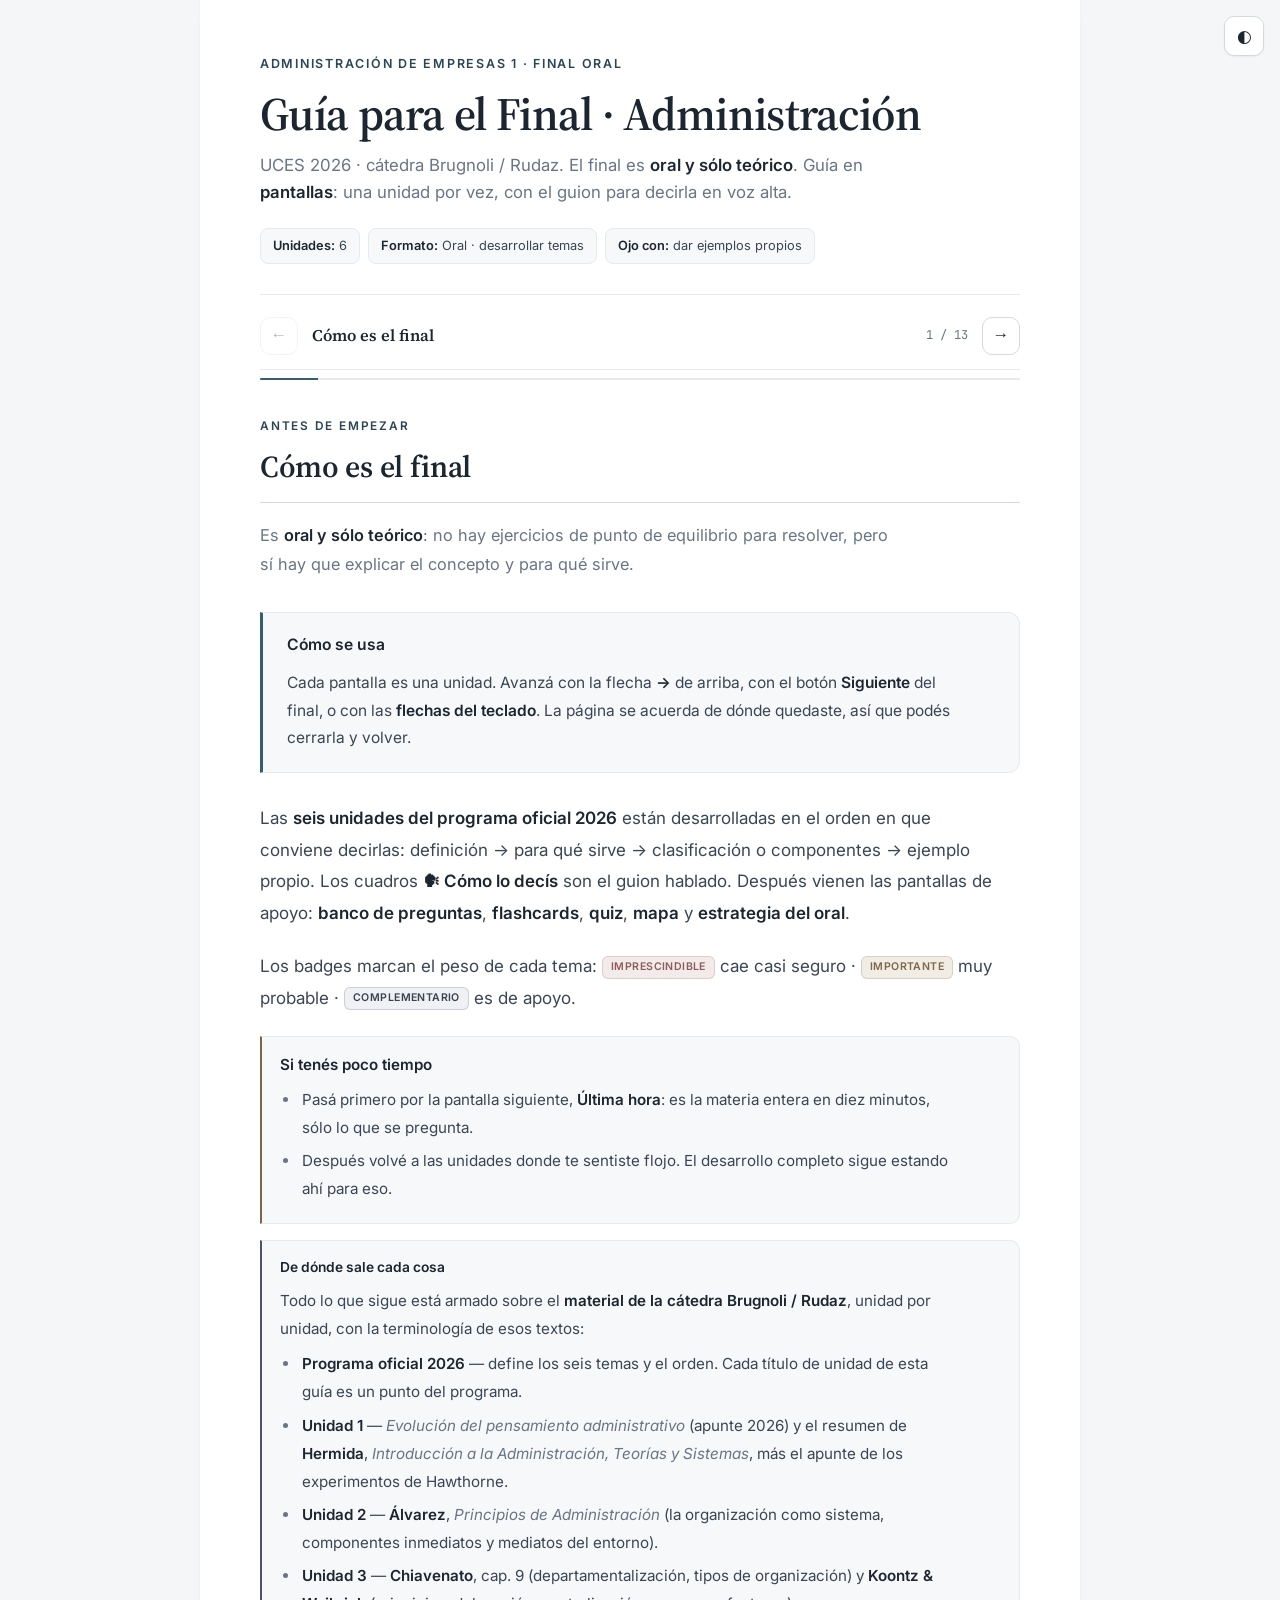
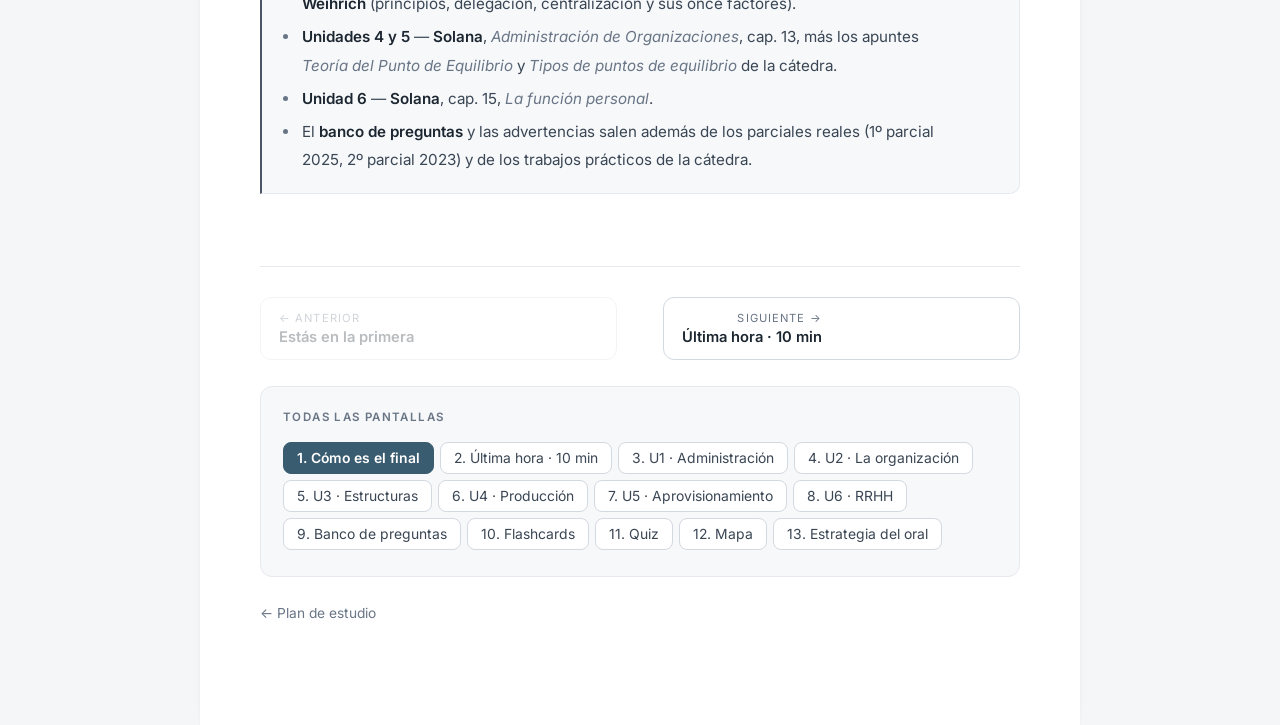
==== administracion-final.html @ b779e6ad "Administracion final: agrega lo que se dio en clase y faltaba A partir de los audios y de la clase 1" ====
<!DOCTYPE html>
<html lang="es">
<head>
<meta charset="UTF-8">
<meta name="viewport" content="width=device-width, initial-scale=1.0">
<title>Administración · Guía para el Final (oral) · UCES 2026</title>
<meta name="description" content="Guía para el examen final oral de Administración de Empresas 1 (UCES 2026, cátedra Brugnoli / Rudaz): las 6 unidades del programa desarrolladas como respuestas habladas, banco de preguntas, repaso relámpago, flashcards, quiz y estrategia del oral.">
<link rel="stylesheet" href="estudio.css">
<style>
/* ---- bloques de apoyo: un solo tratamiento, sólo cambia la etiqueta ---- */
.oral,.repre,.err{background:var(--surface-2);border:1px solid var(--line);
  border-left:2px solid var(--line-strong);border-radius:0 10px 10px 0;
  padding:14px 18px;margin:16px 0;font-size:.95rem}
.oral{border-left-color:var(--brand)}
.repre{border-left-color:var(--indigo)}
.err{border-left-color:var(--gold)}
.oral .ot,.repre > b:first-child{display:block;font-size:.86rem;font-weight:600;
  color:var(--ink);margin-bottom:7px}
.oral p{margin:0}
.oral p + p{margin-top:9px}
.repre ul,.err ul{margin:7px 0 0;padding-left:20px}
.repre li,.err li{margin:5px 0}
.tabla{width:100%;border-collapse:collapse;font-size:.92rem;margin:14px 0}
.tabla th,.tabla td{border:1px solid var(--line);padding:9px 12px;text-align:left;vertical-align:top}
.tabla th{background:var(--surface-2);color:var(--ink);font-weight:600}
.paso{margin:10px 0 0;padding-left:20px}
.paso li{margin:6px 0}
.mnemo{display:block;margin-top:9px;padding-top:8px;border-top:1px dashed var(--line-strong);
  font-size:.82rem;color:var(--muted);font-style:italic}
@media (max-width:560px){
  p,li{overflow-wrap:break-word;word-break:break-word}
  .callout,.oral,.repre,.err,.ejer{padding:13px 15px}
  .tabla{font-size:.86rem}
  .tabla th,.tabla td{padding:7px 8px}
  .toc a{font-size:.83rem;padding:5px 10px}
  .map{overflow-x:auto;-webkit-overflow-scrolling:touch}
  .branch{margin-left:9px;padding-left:12px}
  .branch .branch{margin-left:6px;padding-left:10px}
}
</style>
</head>
<body>

<button class="theme-btn" id="themeBtn" aria-label="Cambiar tema">◐</button>

<div class="wrap">

<header class="site-head">
  <div class="kicker">Administración de Empresas 1 · FINAL ORAL</div>
  <h1>Guía para el Final · Administración</h1>
  <p class="sub">UCES 2026 · cátedra Brugnoli / Rudaz. El final es <strong>oral y sólo teórico</strong>. Guía en <strong>pantallas</strong>: una unidad por vez, con el guion para decirla en voz alta.</p>
  <div class="meta-row">
    <span><b>Unidades:</b> 6</span>
    <span><b>Formato:</b> Oral · desarrollar temas</span>
    <span><b>Ojo con:</b> dar ejemplos propios</span>
  </div>
</header>
<div class="deck-bar">
  <button class="deck-arrow" id="prevTop" aria-label="Pantalla anterior">&#8592;</button>
  <span class="dtitle" id="dTitle"></span>
  <span class="dcount" id="dCount"></span>
  <button class="deck-arrow" id="nextTop" aria-label="Pantalla siguiente">&#8594;</button>
</div>
<div class="deck-progress"><i id="dBar"></i></div>

<div class="deck" id="deck">

<section class="slide on" data-nm="Cómo es el final">
  <div class="slide-head">
    <div class="eyebrow">Antes de empezar</div>
    <h2>Cómo es el final</h2>
    <p class="lede">Es <strong>oral y sólo teórico</strong>: no hay ejercicios de punto de equilibrio para resolver, pero sí hay que explicar el concepto y para qué sirve.</p>
  </div>

<div class="callout">
  <div class="ct">Cómo se usa</div>
  <p style="margin:12px 0 0">Cada pantalla es una unidad. Avanzá con la flecha <strong>→</strong> de arriba, con el botón <strong>Siguiente</strong> del final, o con las <strong>flechas del teclado</strong>. La página se acuerda de dónde quedaste, así que podés cerrarla y volver.</p>
</div>

<p>Las <strong>seis unidades del programa oficial 2026</strong> están desarrolladas en el orden en que conviene decirlas: definición → para qué sirve → clasificación o componentes → ejemplo propio. Los cuadros <strong>🗣 Cómo lo decís</strong> son el guion hablado. Después vienen las pantallas de apoyo: <strong>banco de preguntas</strong>, <strong>flashcards</strong>, <strong>quiz</strong>, <strong>mapa</strong> y <strong>estrategia del oral</strong>.</p>

<p>Los badges marcan el peso de cada tema: <span class="badge p1">Imprescindible</span> cae casi seguro · <span class="badge p2">Importante</span> muy probable · <span class="badge p3">Complementario</span> es de apoyo.</p>

<div class="err">
<b>Si tenés poco tiempo</b>
<ul>
<li>Pasá primero por la pantalla siguiente, <strong>Última hora</strong>: es la materia entera en diez minutos, sólo lo que se pregunta.</li>
<li>Después volvé a las unidades donde te sentiste flojo. El desarrollo completo sigue estando ahí para eso.</li>
</ul>
</div>

<div class="repre">
<b>De dónde sale cada cosa</b>
<p style="margin:7px 0 0">Todo lo que sigue está armado sobre el <strong>material de la cátedra Brugnoli / Rudaz</strong>, unidad por unidad, con la terminología de esos textos:</p>
<ul>
<li><strong>Programa oficial 2026</strong> — define los seis temas y el orden. Cada título de unidad de esta guía es un punto del programa.</li>
<li><strong>Unidad 1</strong> — <em>Evolución del pensamiento administrativo</em> (apunte 2026) y el resumen de <strong>Hermida</strong>, <em>Introducción a la Administración, Teorías y Sistemas</em>, más el apunte de los experimentos de Hawthorne.</li>
<li><strong>Unidad 2</strong> — <strong>Álvarez</strong>, <em>Principios de Administración</em> (la organización como sistema, componentes inmediatos y mediatos del entorno).</li>
<li><strong>Unidad 3</strong> — <strong>Chiavenato</strong>, cap. 9 (departamentalización, tipos de organización) y <strong>Koontz &amp; Weihrich</strong> (principios, delegación, centralización y sus once factores).</li>
<li><strong>Unidades 4 y 5</strong> — <strong>Solana</strong>, <em>Administración de Organizaciones</em>, cap. 13, más los apuntes <em>Teoría del Punto de Equilibrio</em> y <em>Tipos de puntos de equilibrio</em> de la cátedra.</li>
<li><strong>Unidad 6</strong> — <strong>Solana</strong>, cap. 15, <em>La función personal</em>.</li>
<li>El <strong>banco de preguntas</strong> y las advertencias salen además de los parciales reales (1º parcial 2025, 2º parcial 2023) y de los trabajos prácticos de la cátedra.</li>
</ul>
</div>
</section>

<section class="slide" data-nm="Última hora · 10 min">
  <div class="slide-head">
    <div class="eyebrow">Repaso express</div>
    <h2>Última hora · la materia en 10 minutos</h2>
    <p class="lede">Una pantalla, seis unidades: la definición que abre cada respuesta y las distinciones que el tribunal repregunta. Si algo de acá no te suena, andá a esa unidad; el resto ya lo tenés.</p>
  </div>

<div class="tema">
<p><strong>Unidad 1 · Fundamentos</strong> <span class="badge p1">Imprescindible</span></p>
<ul>
<li><strong>Administrar</strong> = interpretar los objetivos de la organización y transformarlos en acción mediante <strong>planear, organizar, dirigir y controlar</strong>. Es un <mark>ciclo</mark>: el control retroalimenta la planeación.</li>
<li><strong>Eficacia</strong> = lograr el objetivo · <strong>eficiencia</strong> = lograrlo con el mínimo de recursos.</li>
<li>Es <strong>ciencia fáctica y técnica</strong>, no un arte: lo que parece arte es el estilo personal del administrador.</li>
<li><strong>El alcance de cada función</strong>, que se dio como cuadro: planificación <strong>estratégica</strong> (contenido genérico y sintético, largo plazo, toda la empresa) → <strong>táctica</strong> (más detallada, mediano plazo, cada unidad) → <strong>operacional</strong> (detallada y analítica, corto plazo, cada tarea). La organización se despliega igual: diseño <strong>organizacional</strong> → <strong>departamental</strong> → de <strong>cargos y tareas</strong>. Y la dirección: <strong>dirección</strong> → <strong>gerencia</strong> → <strong>supervisión</strong>.</li>
<li><strong>Componentes de la organización</strong> (los cuatro): <strong>tareas, personas, órganos y relaciones</strong>.</li>
<li><strong>Autoridad ≠ poder.</strong> La autoridad es el derecho formal del cargo y se delega; el poder es la capacidad real de influir. Los <strong>cinco tipos</strong>: <strong>de recompensa · coercitivo · legítimo · de referencia · del experto</strong>.</li>
<li><strong>Taylor mira desde abajo</strong> (taller, operario, tiempos y movimientos); <strong>Fayol desde arriba</strong> (dirección, áreas, 14 principios). <strong>Mayo/Hawthorne</strong>: pesa más lo social que lo físico. <strong>Weber</strong>: burocracia, autoridad legal, rigidez. <strong>Bertalanffy</strong>: sistemas.</li>
</ul>
</div>

<div class="tema">
<p><strong>Unidad 2 · La organización</strong> <span class="badge p1">Imprescindible</span></p>
<ul>
<li><strong>Organización</strong> = unidad social <strong>deliberadamente construida</strong> para alcanzar fines específicos. Tres rasgos: división del trabajo y del poder · centros de poder que controlan y remodelan · sustitución de personal (la organización trasciende a sus miembros).</li>
<li><strong>Tipos de organización</strong> (punto 2 del programa, y no son lineal/funcional/staff): según el <strong>origen del capital</strong> (nacional, extranjera, mixta) · la <strong>composición del capital</strong> (pública, privada, mixta) · los <strong>objetivos</strong> (con o sin fines de lucro) · el <strong>sistema de autoridad</strong> (autoritarias, participativas).</li>
<li><strong>Sistema abierto:</strong> entrada → proceso de conversión → salida, con retroalimentación. Y <strong>sociotécnico</strong>: subsistema técnico + administrativo + social.</li>
<li><strong>Microentorno</strong> = con quien podés negociar (clientes, proveedores, competidores, bancos, sindicatos) · <strong>macroentorno</strong> = lo que no controlás, sólo anticipás (económico, político-legal, social, cultural, tecnológico).</li>
</ul>
</div>

<div class="tema">
<p><strong>Unidad 3 · Estructuras</strong> <span class="badge p1">Imprescindible · la unidad más pesada</span></p>
<ul>
<li><strong>Formal</strong> (organigrama y manuales) vs. <strong>informal</strong> (relaciones espontáneas, Barnard).</li>
<li><strong>Los cuatro principios</strong> que se dieron en clase, y sólo esos cuatro: <strong>unidad de mando</strong> (un solo jefe) · <strong>delegación</strong> · <strong>amplitud de control</strong> (cuánta gente puede supervisar bien un jefe: depende de la complejidad de la tarea, el expertise y la dispersión geográfica) · <strong>coordinación o relaciones funcionales</strong>.</li>
<li><strong>Delegación</strong> en cuatro pasos (resultados → tareas → autoridad → responsabilidad) y la frase que hay que decir: <mark>la autoridad se delega, la responsabilidad no</mark>.</li>
<li><strong>Lineal</strong> (autoridad única, rígida) · <strong>funcional</strong> (autoridad dividida por especialidad, pierde unidad de mando) · <strong>línea-staff</strong> (la más usada; el staff <strong>sugiere pero no decide</strong>, y de ahí el conflicto línea-staff).</li>
<li><strong>Departamentalización:</strong> funciones · productos · geográfica · clientela · proceso · <strong>tiempo</strong> (turnos) · proyectos · <strong>matricial</strong>, que es flexible pero <strong>rompe la unidad de mando</strong>.</li>
<li><strong>Centralizar vs. descentralizar:</strong> ninguna es mejor en abstracto. Tres factores listos: <strong>costo de la decisión</strong> · <strong>tamaño</strong> · <strong>gerentes capacitados</strong>.</li>
</ul>
</div>

<div class="tema">
<p><strong>Unidad 4 · Producción</strong> <span class="badge p1">Imprescindible</span></p>
<ul>
<li><strong>Producción</strong> = conversión de insumos en productos. Se mide con cuatro objetivos: <strong>costo, calidad, flexibilidad y entrega</strong>.</li>
<li>Decisiones <strong>estratégicas</strong> (diseñan el sistema) · <strong>tácticas</strong> (lo hacen funcionar) · <strong>logísticas</strong> (lo sostienen).</li>
<li><strong>Tipos:</strong> continua (estandarizada) · intermitente (a pedido, por lotes) · por montaje · por proyectos (PERT y Gantt).</li>
<li><strong>Layout</strong> atado al tipo: por producto → continua y montaje · por proceso → intermitente · posición fija → proyectos. <strong>Localización</strong>: decisión estratégica y cara de revertir (materia prima, energía, RRHH, mercado, promoción industrial).</li>
<li><strong>Punto de equilibrio:</strong> nivel de actividad donde ingresos = costos totales. Qe = CF ÷ (Pv − CVu). Tres tipos y su orden: <mark>Financiero &lt; Contable &lt; Económico</mark>. Acá <strong>se explica, no se calcula</strong>.</li>
</ul>
</div>

<div class="tema">
<p><strong>Unidad 5 · Aprovisionamiento</strong> <span class="badge p1">Imprescindible</span></p>
<ul>
<li><strong>Abastecer</strong> = proveer los materiales en la <strong>cantidad, calidad, momento y costo</strong> adecuados. Ciclo: almacenes → compras → recepción.</li>
<li><strong>Punto de pedido = CUÁNDO</strong> pido (el nivel que dispara la orden) · <strong>lote óptimo = CUÁNTO</strong> pido (minimiza costo de ordenar + costo de mantener). Es la confusión que más se cobra.</li>
<li><strong>Stock mínimo</strong> (el piso, para que no se pare la producción: se usa cuando almacenar es caro, la demanda es estable, el proveedor es confiable y se esperan bajas de precio) · <strong>stock máximo</strong> (el techo que los costos permiten sostener: almacenar es barato, hay descuentos por volumen, se espera más demanda o subas de precio) · <strong>stock de seguridad</strong> (el colchón contra imprevistos).</li>
<li><strong>Mantenimiento:</strong> preventivo · predictivo · correctivo programable · correctivo de emergencia.</li>
</ul>
</div>

<div class="tema">
<p><strong>Unidad 6 · Recursos Humanos</strong> <span class="badge p1">Imprescindible</span></p>
<ul>
<li><strong>Descripción del puesto = el QUÉ</strong> (funciones y responsabilidades) · <strong>especificación = el QUIÉN</strong> (aptitudes que debe reunir la persona).</li>
<li><strong>Reclutar</strong> es atraer candidatos (amplía el embudo) · <strong>seleccionar</strong> es elegir entre ellos (lo angosta) · la <strong>inducción</strong> viene después de contratar.</li>
<li><strong>Capacitación</strong> = puesto <strong>actual</strong> · <strong>desarrollo</strong> = carrera <strong>futura</strong>.</li>
<li><strong>Evaluación de desempeño:</strong> objetivos + factores objetivos + factores subjetivos; la formal tiene cuatro etapas y <strong>no debe haber sorpresas al final</strong>.</li>
<li><strong>Motivación:</strong> Maslow (una necesidad satisfecha deja de motivar) y McGregor (X controla, Y delega).</li>
<li><strong>Acto inseguro</strong> (conducta) vs. <strong>condición insegura</strong> (ambiente).</li>
</ul>
</div>

<div class="oral">
  <div class="ot">🗣 El molde que sirve para cualquier pregunta</div>
  <p>Definición con las palabras de la cátedra → para qué sirve → la clasificación o los pasos → un ejemplo propio. Si podés cerrar enganchando con otra unidad, mejor.</p>
</div>
</section>

<section class="slide" data-nm="U1 · Administración">
  <div class="slide-head">
    <div class="eyebrow">Unidad 1 de 6</div>
    <h2>Unidad 1 · Administración: evolución y fundamentos</h2>
    <p class="lede">Qué es administrar, si es ciencia o técnica, el ciclo administrativo y la evolución de las escuelas. Es la unidad que más se pregunta.</p>
  </div>

<div class="tema">
<p><strong>Concepto y propósito</strong> <span class="badge p1">Imprescindible</span>: administrar es <mark>interpretar los objetivos de la organización y transformarlos en acción</mark> a través de cuatro funciones — <strong>planear, organizar, dirigir y controlar</strong> — para alcanzarlos de la mejor manera con los recursos disponibles.</p>
<p><strong>Eficacia vs. eficiencia:</strong> la <strong>eficacia</strong> (o efectividad) es <strong>lograr los objetivos</strong>; la <strong>eficiencia</strong> es lograrlos con el <strong>mínimo de recursos</strong>. Se puede ser eficaz sin ser eficiente (llegás al objetivo pero gastando de más). <strong>Productividad</strong> = salidas / insumos en un período, considerando la calidad.</p>
</div>

<div class="tema">
<p><strong>¿Ciencia, técnica o arte?</strong> <span class="badge p1">Imprescindible · pregunta textual del programa</span></p>
<ul>
<li>Es <strong>ciencia fáctica</strong>: estudia hechos reales — las organizaciones —, los explica y predice su comportamiento.</li>
<li>Es <strong>técnica</strong>: opera sobre esa realidad con herramientas, normas y procedimientos. Ciencia y técnica se complementan: la ciencia explica, la técnica transforma.</li>
<li><mark>No es un arte</mark>, porque el arte es subjetivo y vivencial. Lo que a veces parece "arte" es el <strong>estilo personal</strong> del administrador.</li>
</ul>
</div>

<div class="tema">
<p><strong>El proceso o ciclo administrativo</strong> <span class="badge p1">Imprescindible</span>: es un <strong>ciclo</strong>, no una lista — el control retroalimenta la planeación y todo vuelve a empezar.</p>
<table class="tabla">
<thead><tr><th>Función</th><th>Qué es</th><th>Contenido clave</th></tr></thead>
<tbody>
<tr><td><strong>Planeación</strong></td><td>Decidir hoy qué hacer en el futuro: definir objetivos y los planes para alcanzarlos</td><td><strong>3 niveles:</strong> estratégica (largo plazo, toda la empresa, nivel institucional) · táctica (mediano plazo, por departamento, nivel intermedio) · operacional (corto plazo, cada tarea).<br><strong>4 clases de planes:</strong> procedimientos (métodos) · presupuestos (dinero) · programas (tiempo) · normas o reglamentos (comportamientos).</td></tr>
<tr><td><strong>Organización</strong></td><td>Dividir el trabajo, agrupar actividades, designar personas y asignar recursos</td><td>Puede ser <strong>formal</strong> (la del organigrama, planeada) o <strong>informal</strong> (la que surge espontáneamente).</td></tr>
<tr><td><strong>Dirección</strong></td><td>Poner en marcha la empresa a través de las personas</td><td>Comunicar, liderar y motivar. Autoridad y poder: de recompensa, coercitivo, legitimado, de referencia y del experto.</td></tr>
<tr><td><strong>Control</strong></td><td>Verificar que lo hecho coincida con lo planeado</td><td><strong>4 fases:</strong> establecer estándares → observar el desempeño → comparar contra el estándar → aplicar acción correctiva.</td></tr>
</tbody>
</table>
<figure class="fig">
<svg viewBox="0 0 660 290" role="img" aria-label="El ciclo administrativo: planear, organizar, dirigir y controlar, con retroalimentación">
  <defs><marker id="ar" viewBox="0 0 10 10" refX="9" refY="5" markerWidth="7" markerHeight="7" orient="auto-start-reverse"><path d="M0 0 L10 5 L0 10 z" fill="currentColor" opacity=".55"/></marker></defs>
  <rect x="20" y="60" width="140" height="86" rx="12" class="box-a"/>
  <text class="svg-k" x="90" y="96" text-anchor="middle">1 · PLANEAR</text>
  <text class="svg-s" x="90" y="118" text-anchor="middle">definir objetivos</text>
  <text class="svg-s" x="90" y="134" text-anchor="middle">y cómo alcanzarlos</text>

  <rect x="188" y="60" width="140" height="86" rx="12" class="box-a"/>
  <text class="svg-k" x="258" y="96" text-anchor="middle">2 · ORGANIZAR</text>
  <text class="svg-s" x="258" y="118" text-anchor="middle">dividir el trabajo</text>
  <text class="svg-s" x="258" y="134" text-anchor="middle">y asignar recursos</text>

  <rect x="356" y="60" width="140" height="86" rx="12" class="box-a"/>
  <text class="svg-k" x="426" y="96" text-anchor="middle">3 · DIRIGIR</text>
  <text class="svg-s" x="426" y="118" text-anchor="middle">comunicar, liderar</text>
  <text class="svg-s" x="426" y="134" text-anchor="middle">y motivar</text>

  <rect x="524" y="60" width="120" height="86" rx="12" class="box-a"/>
  <text class="svg-k" x="584" y="96" text-anchor="middle">4 · CONTROLAR</text>
  <text class="svg-s" x="584" y="118" text-anchor="middle">comparar contra</text>
  <text class="svg-s" x="584" y="134" text-anchor="middle">el estándar</text>

  <line class="ax" x1="164" y1="103" x2="182" y2="103" marker-end="url(#ar)"/>
  <line class="ax" x1="332" y1="103" x2="350" y2="103" marker-end="url(#ar)"/>
  <line class="ax" x1="500" y1="103" x2="518" y2="103" marker-end="url(#ar)"/>

  <path class="ax" d="M 584 152 L 584 196 L 90 196 L 90 154" fill="none" marker-end="url(#ar)" stroke-dasharray="6 5"/>
  <text class="svg-k" x="330" y="188" text-anchor="middle">RETROALIMENTACIÓN</text>
  <text class="svg-s" x="330" y="228" text-anchor="middle">si hay desvíos se corrige, y el ciclo vuelve a empezar</text>
  <text class="svg-s" x="330" y="264" text-anchor="middle">Control: 1) fijar estándares → 2) observar → 3) comparar → 4) corregir</text>
</svg>
<figcaption>Es un <b>ciclo, no una lista</b>: el control detecta los desvíos y esa información vuelve a la planeación. Es el punto que más se valora al explicarlo — si lo contás como cuatro pasos sueltos, se nota.</figcaption>
</figure>

<div class="oral">
  <div class="ot">🗣 Cómo lo decís</div>
  <p>"Administrar es interpretar los objetivos de la organización y transformarlos en acción mediante cuatro funciones: planear, organizar, dirigir y controlar. Es un <strong>ciclo</strong>: el control detecta los desvíos y esa información vuelve a la planeación. Por ejemplo, en una pizzería: planeo abrir una sucursal y armo el presupuesto; organizo quién cocina y quién reparte; dirijo motivando al equipo; y controlo si vendimos lo previsto y si la pizza sale en veinte minutos. Si hay desvíos, corrijo y el ciclo arranca de nuevo."</p>
</div>
</div>

<div class="tema">
<p><strong>El alcance de cada función</strong> <span class="badge p1">Imprescindible · se dio en clase como cuadro</span>. Cada una de las cuatro funciones se despliega en <strong>tres niveles</strong> — institucional, intermedio y operacional — y la cátedra lo presenta siempre en forma de cuadro. Es el punto que separa “nombrar las funciones” de <strong>explicarlas</strong>: si te piden detalle, la respuesta sale de acá.</p>

<p><strong>1 · Alcance de la planificación.</strong> Empieza por establecer los objetivos y después define los planes para alcanzarlos; minimiza la incertidumbre y da consistencia al desempeño.</p>
<table class="tabla">
<thead><tr><th>Planificación</th><th>Contenido</th><th>Extensión en el tiempo</th><th>Amplitud</th></tr></thead>
<tbody>
<tr><td><strong>Estratégica</strong></td><td><strong>Genérico, sintético y amplio</strong></td><td>Largo plazo</td><td><strong>Macroorientada</strong>: enfoca la empresa como totalidad</td></tr>
<tr><td><strong>Táctica</strong></td><td>Menos genérico y más detallado</td><td>Mediano plazo</td><td>Enfoca cada unidad de la empresa por separado</td></tr>
<tr><td><strong>Operacional</strong></td><td>Detallado, específico y analítico</td><td>Corto plazo</td><td><strong>Microorientada</strong>: enfoca sólo cada tarea u operación</td></tr>
</tbody>
</table>
<div class="err"><strong>El error que se nota:</strong> decir que la planificación estratégica es “la más detallada porque es la más importante”. Es al revés — es <mark>genérica, sintética y amplia</mark> justamente porque mira toda la empresa a largo plazo. El detalle aparece recién en la operacional.</div>

<p><strong>Las cuatro clases de planes</strong> (es el resultado inmediato de la planeación: un curso de acción predeterminado para un período):</p>
<table class="tabla">
<thead><tr><th>Se relacionan con…</th><th>Plan</th><th>Contenido</th></tr></thead>
<tbody>
<tr><td>los <strong>métodos</strong></td><td><strong>Procedimientos</strong></td><td>Métodos de trabajo o de ejecución. Se representan con <strong>flujogramas</strong></td></tr>
<tr><td>el <strong>dinero</strong></td><td><strong>Presupuestos</strong></td><td>Ingresos y gastos en un determinado período</td></tr>
<tr><td>el <strong>tiempo</strong></td><td><strong>Programas</strong> o programaciones</td><td>Correlación entre el tiempo y las actividades: cronogramas, agendas</td></tr>
<tr><td>los <strong>comportamientos</strong></td><td><strong>Normas</strong> o reglamentos</td><td>Cómo deben comportarse las personas en determinadas situaciones</td></tr>
</tbody>
</table>

<p><strong>2 · Alcance de la organización.</strong> Sus <strong>componentes son cuatro</strong>: <mark>tareas, personas, órganos y relaciones</mark>. Y su alcance cambia según el nivel:</p>
<table class="tabla">
<thead><tr><th>Alcance</th><th>Tipo de diseño</th><th>Contenido</th><th>Resultante</th></tr></thead>
<tbody>
<tr><td><strong>Nivel institucional</strong></td><td>Diseño <strong>organizacional</strong></td><td>La empresa como totalidad</td><td>Tipos de <strong>relación formal</strong> (lineal, funcional, staff)</td></tr>
<tr><td><strong>Nivel intermedio</strong></td><td>Diseño <strong>departamental</strong></td><td>Cada departamento por separado</td><td>Tipos de <strong>departamentalización</strong></td></tr>
<tr><td><strong>Nivel operacional</strong></td><td>Diseño de <strong>cargos y tareas</strong></td><td>Cada tarea, o apenas una tarea</td><td><strong>Análisis y descripción de cargos</strong></td></tr>
</tbody>
</table>
<div class="oral">
  <div class="ot">🗣 Por qué este cuadro rinde tanto</div>
  <p>Porque enlaza tres unidades en una sola respuesta: el <strong>nivel institucional</strong> lleva a las relaciones formales de la Unidad 3, el <strong>intermedio</strong> a la departamentalización de la Unidad 3, y el <strong>operacional</strong> al análisis y descripción de puestos de la Unidad 6. Decir eso muestra que estudiaste la materia entera y no seis unidades sueltas.</p>
</div>

<p><strong>3 · Alcance de la dirección.</strong> Dirigir es poner a funcionar la organización: orientar, ayudar a la ejecución, comunicar, liderar y motivar. También baja por los tres niveles, y en cada uno cambia el nombre del que dirige:</p>
<table class="tabla">
<thead><tr><th>Nivel de la organización</th><th>Nivel de dirección</th><th>Cargos implicados</th><th>Cobertura</th></tr></thead>
<tbody>
<tr><td><strong>Institucional</strong></td><td><strong>Dirección</strong></td><td>Directores y altos ejecutivos</td><td>La empresa, o áreas de la empresa</td></tr>
<tr><td><strong>Intermedio</strong></td><td><strong>Gerencia</strong></td><td>Gerentes y personal de mandos medios</td><td>Cada departamento o unidad</td></tr>
<tr><td><strong>Operacional</strong></td><td><strong>Supervisión</strong></td><td>Supervisores y encargados</td><td>Cada grupo de personas o de tareas</td></tr>
</tbody>
</table>

<p><strong>4 · Alcance del control.</strong> El control guía la actividad hacia los objetivos predeterminados y tiene cuatro fases —<strong>establecer estándares → observar el desempeño → comparar con el estándar → acción correctiva</strong>—. Lo que suele faltar en la respuesta son los <strong>cuatro tipos de estándares</strong>: de <strong>cantidad</strong> (unidades producidas, cantidad de personal), de <strong>calidad</strong> (control de calidad del producto, especificaciones), de <strong>tiempo</strong> (tiempo estándar de producción, plazos) y de <strong>costo</strong> (costo de producción, costo de ventas). Y también baja por los tres niveles: control estratégico, táctico y operacional.</p>
</div>

<div class="tema">
<p><strong>Autoridad y poder · los cinco tipos de poder</strong> <span class="badge p1">Imprescindible · la cátedra lo remarcó en clase</span>. Va dentro de la función <strong>Dirección</strong>, y la primera parte de la respuesta es la <strong>distinción</strong>:</p>
<table class="tabla">
<thead><tr><th>Autoridad</th><th>Poder</th></tr></thead>
<tbody>
<tr><td>Es el <strong>derecho formal</strong> de un jefe a exigir que un subordinado realice una tarea. Viene <strong>del cargo</strong>, está en el organigrama y se <strong>delega</strong>. Es institucional e impersonal: si la persona deja el puesto, deja la autoridad.</td><td>Es la <strong>capacidad real de influir</strong> en la conducta de otros. Viene de <strong>la persona</strong> tanto como del cargo, no aparece en el organigrama y no se delega: se ejerce. Por eso alguien sin autoridad formal puede tener mucho poder — es el líder informal de la Unidad 3.</td></tr>
</tbody>
</table>
<p>Los <strong>cinco tipos de poder</strong> (French y Raven, que es como se dieron en clase):</p>
<table class="tabla">
<thead><tr><th>Tipo</th><th>De dónde sale</th><th>Ejemplo para decir</th></tr></thead>
<tbody>
<tr><td><strong>De recompensa</strong></td><td>De la capacidad de <strong>dar algo valorado</strong>: un aumento, un ascenso, un premio, un reconocimiento.</td><td>El gerente que decide quién cobra el bono de fin de año.</td></tr>
<tr><td><strong>Coercitivo</strong></td><td>De la capacidad de <strong>castigar</strong>: sancionar, descontar, despedir. Es el reverso del anterior.</td><td>El supervisor que puede aplicar una suspensión.</td></tr>
<tr><td><strong>Legítimo</strong> (legitimado)</td><td>Del <strong>cargo</strong> que se ocupa en la estructura: es el poder que coincide con la autoridad formal.</td><td>El jefe de sección da una orden y se cumple porque es el jefe.</td></tr>
<tr><td><strong>De referencia</strong></td><td>Del <strong>carisma</strong> y la identificación: los demás lo siguen porque quieren parecerse a él o lo admiran.</td><td>El compañero al que todos consultan aunque no sea jefe de nadie.</td></tr>
<tr><td><strong>Del experto</strong></td><td>Del <strong>conocimiento</strong> o la habilidad técnica que los demás necesitan.</td><td>El único que sabe operar el sistema: aunque esté abajo en el organigrama, todos dependen de él.</td></tr>
</tbody>
</table>
<div class="oral">
  <div class="ot">🗣 Cómo lo decís</div>
  <p>"Autoridad y poder no son lo mismo. La <strong>autoridad</strong> es el derecho formal que da el cargo — está en el organigrama y se delega. El <strong>poder</strong> es la capacidad real de influir en la conducta de otros, y puede existir sin autoridad: el caso típico es el líder informal que descubrió Elton Mayo. French y Raven distinguen cinco tipos: <strong>de recompensa</strong>, cuando puedo dar algo valorado; <strong>coercitivo</strong>, cuando puedo castigar; <strong>legítimo</strong>, el que da el cargo; <strong>de referencia</strong>, el del carisma, que hace que me sigan porque quieren parecerse a mí; y <strong>del experto</strong>, el del conocimiento — que es el que puede tener el técnico que sabe operar el sistema aunque esté abajo en la estructura. Los dos primeros dependen del puesto; los dos últimos dependen de la persona, y son los que sostienen el liderazgo cuando la autoridad formal no alcanza."</p>
</div>
</div>

<div class="tema">
<p><strong>Evolución del pensamiento administrativo: las escuelas</strong> <span class="badge p1">Imprescindible · el tema más pedido del programa</span>. No hace falta recitar las seis con fechas: hace falta poder decir <strong>qué problema vino a resolver cada una</strong> y en qué se diferencia de la anterior.</p>
<table class="tabla">
<thead><tr><th>Escuela</th><th>Referentes</th><th>Idea central</th><th>Su límite</th></tr></thead>
<tbody>
<tr><td><strong>Clásica ·<br>Adm. Científica</strong><br><span class="badge p3">1890-1925</span></td><td><strong>Taylor</strong>, Gantt, Gilbreth</td><td>Foco en la <strong>fábrica y el operario</strong>: eficiencia vía estudio de tiempos y movimientos, selección y entrenamiento científico, pago por rendimiento. Nace de combatir el <strong>“soldiering”</strong> — el obrero que baja el ritmo a propósito para que no le suban la exigencia.</td><td><strong>Mecanicista</strong>: el <strong>hombre económico</strong>, holgazán por naturaleza y motivado sólo por dinero.</td></tr>
<tr><td><strong>Clásica ·<br>Adm. Industrial y General</strong><br><span class="badge p3">1890-1925</span></td><td><strong>Fayol</strong></td><td>Foco en la <strong>dirección y la estructura</strong>. <strong>Gobernar = prever, organizar, dirigir, coordinar y controlar</strong>, y divide la empresa en <strong>seis funciones o áreas</strong>: técnicas, comerciales, financieras, de seguridad, de contabilidad y administrativas. Crea el manual de funciones y formula <strong>14 principios</strong>.</td><td>Principios universales y rígidos: “el individuo es una constante, se le indica qué hacer y lo hace”.</td></tr>
<tr><td><strong>Relaciones Humanas</strong></td><td><strong>Elton Mayo</strong></td><td><strong>Hawthorne</strong> (1927-32): cambiaban la iluminación y la productividad subía igual → pesan más las <strong>condiciones sociopsicológicas</strong> que las físicas. Aparecen los <strong>grupos informales</strong> y el líder.</td><td>Sobrevalora lo informal y descuida la estructura.</td></tr>
<tr><td><strong>Neoclásica</strong><br><span class="badge p3">1925-1945</span></td><td>Gulick, Urwick, Koontz, O’Donnell</td><td>Retoma a Taylor y Fayol en la guerra y la posguerra. Amplían las cinco funciones de Fayol a <strong>siete</strong>: planificación, organización, <strong>formación del plantel</strong>, dirección, coordinación, <strong>rendición de cuentas</strong> y <strong>confección del presupuesto</strong>. Herramientas: <strong>organigrama</strong>, manual de funciones y el esquema <strong>ACME</strong> de departamentalización.</td><td>Parte de las mismas premisas clásicas: formalismo, sin variables de conducta.</td></tr>
<tr><td><strong>Estructuralista ·<br>Burocrática</strong><br><span class="badge p3">1910-1950</span></td><td><strong>Weber</strong>, Merton, Gouldner</td><td><strong>Modelo burocrático</strong>: normas escritas estrictas, jerarquía clara, cargos despersonalizados y temporales, autoridad <strong>legal-racional</strong> (el poder viene de la norma, no de la persona). Busca previsibilidad. <strong>Merton</strong> agrega las funciones <strong>manifiestas</strong> (conocidas) y <strong>latentes</strong> (ocultas).</td><td><strong>Rigidez</strong>: sirve al Estado, universidades y fuerzas armadas; es lento para la empresa privada.</td></tr>
<tr><td><strong>Psicología y Sociología industrial</strong><br><span class="badge p3">1935-1950</span></td><td>Lewin, <strong>Maslow</strong>, <strong>McGregor</strong>, Likert</td><td>Motivación, personalidad y dinámica de grupo. <strong>Teoría X</strong> (hay que controlar) vs. <strong>Teoría Y</strong> (hay que delegar). Estilos de liderazgo: <strong>autoritario, democrático y permisivo</strong> (laissez-faire) — y el democrático es el que mejor responde. También los tres modelos de participación: nula, amplia y relativa.</td><td>Actuaron sólo en la dimensión informal: teorías sin metodología de aplicación.</td></tr>
<tr><td><strong>Teoría de los Sistemas</strong><br><span class="badge p3">1950-1970</span></td><td><strong>Von Bertalanffy</strong>, Kast, Boulding</td><td>Enfoque que cruza todas las ciencias: la organización es un <strong>sistema</strong> de partes (subsistemas) interconectadas en busca de un objetivo, y <strong>siempre está dentro de otro sistema mayor</strong>. Aporta input, output, feedback, entropía, caja negra.</td><td>Muy general: describe pero no prescribe.</td></tr>
<tr><td><strong>Administración estratégica</strong><br><span class="badge p3">1970 en adelante</span></td><td>—</td><td>Es la que cierra la línea de tiempo que se dio en clase. Ya no busca la mejor forma de organizar hacia adentro, sino <strong>posicionar a la organización frente a un entorno cambiante</strong>.</td><td>Alcanza con ubicarla y decir de qué se ocupa.</td></tr>
</tbody>
</table>
<div class="err">
<b>El cierre con el que la cátedra ordena la unidad</b>
<p style="margin:7px 0 0">El apunte 2026 cierra con un cuadro de cuatro columnas — <strong>problema central · concepción del hombre · aporte · limitación</strong> — y ése es el mejor guion para el oral, porque muestra la evolución en vez de recitar escuelas sueltas: la clásica enfrenta la <strong>baja productividad</strong> con un <strong>hombre económico</strong>; relaciones humanas enfrenta la <strong>desmotivación</strong> con un <strong>hombre social</strong>; la burocracia busca <strong>orden y estabilidad</strong> con un individuo regido por la norma; la psicológica estudia la motivación de un <strong>hombre complejo</strong>; y la de sistemas <strong>integra todas las perspectivas</strong>. Y la frase de cierre: ninguna escuela reemplaza a la anterior, las organizaciones actuales combinan elementos de todas.</p>
</div>
<div class="repre">
<b>Repreguntas probables</b>
<ul>
<li><strong>"¿Cuál es la diferencia entre Taylor y Fayol?"</strong> → La pregunta clásica. Taylor mira <strong>desde abajo</strong> (el taller, el operario, la tarea); Fayol mira <strong>desde arriba</strong> (la dirección, las áreas, los principios). Son contemporáneos y complementarios, no opuestos.</li>
<li><strong>"¿Qué demostró Hawthorne?"</strong> → Que la productividad depende más de factores sociales y psicológicos (sentirse observado, valorado, parte de un grupo) que de las condiciones físicas del trabajo. Es el nacimiento de la escuela de Relaciones Humanas.</li>
<li><strong>"Dame los 14 principios de Fayol."</strong> → No hace falta memorizarlos todos, pero tené cuatro o cinco listos: <strong>división del trabajo, autoridad y responsabilidad, unidad de mando, unidad de dirección, jerarquía, equidad</strong>. Y aclarar que el más citado es la <strong>unidad de mando</strong>.</li>
</ul>
</div>
</div>
</section>

<section class="slide" data-nm="U2 · La organización">
  <div class="slide-head">
    <div class="eyebrow">Unidad 2 de 6</div>
    <h2>Unidad 2 · La organización</h2>
    <p class="lede">Qué es una organización, sus tres características, por qué es un sistema abierto y cómo se lee el entorno.</p>
  </div>

<div class="tema">
<p><strong>Concepto y características</strong> <span class="badge p1">Imprescindible</span>: las organizaciones son <mark>unidades sociales deliberadamente construidas o reconstruidas para alcanzar fines específicos</mark>. Un club, un hospital, Mercado Libre o la UCES: todas lo son. Se caracterizan por <strong>tres rasgos</strong>:</p>
<ol class="paso">
<li><strong>División del trabajo, del poder, de las responsabilidades y de la comunicación:</strong> no es casual, está <strong>planeada</strong> para favorecer los fines. En un supermercado no hace todo la misma persona: hay cajeros, repositores, gerentes.</li>
<li><strong>Presencia de uno o más centros de poder</strong> que controlan los esfuerzos, los dirigen hacia los fines y revisan continuamente la actuación, <strong>remodelando la estructura</strong> para ganar eficiencia.</li>
<li><strong>Sustitución de personal:</strong> las personas que no satisfacen pueden ser reemplazadas y sus tareas asignadas a otras. <strong>La organización trasciende a sus miembros.</strong></li>
</ol>
</div>

<div class="tema">
<p><strong>Tipos de organización</strong> <span class="badge p1">Imprescindible · es el punto 2 del programa</span>. Ojo, porque acá no se responde “lineal, funcional y staff” — eso es Unidad 3. Lo que la cátedra dio en clase son <strong>cuatro criterios de clasificación</strong>:</p>
<table class="tabla">
<thead><tr><th>Según…</th><th>Tipos</th></tr></thead>
<tbody>
<tr><td><strong>el origen de su capital</strong></td><td>Nacional · extranjera · mixta</td></tr>
<tr><td><strong>la composición del capital</strong></td><td>Pública · privada · mixta</td></tr>
<tr><td><strong>sus objetivos</strong></td><td>Con fines de lucro · sin fines de lucro</td></tr>
<tr><td><strong>su sistema de autoridad</strong></td><td>Autoritarias · participativas</td></tr>
</tbody>
</table>
<p>Un ejemplo que sirve para las cuatro: la UCES es de capital nacional, privada, con fines de lucro; un hospital público es nacional, público, sin fines de lucro; y una ONG, privada y sin fines de lucro.</p>
</div>

<div class="tema">
<p><strong>La organización como sistema abierto</strong> <span class="badge p1">Imprescindible</span>: funciona como un sistema de <strong>entrada → proceso → salida, con retroalimentación</strong>. Recibe <strong>entradas</strong> del entorno (materias primas, capital, información, personas), las <strong>transforma</strong> y devuelve <strong>salidas</strong> (productos y servicios).</p>
<p>Es <strong>abierto</strong> porque está en intercambio permanente con el entorno: lo influye y es influido por él. Y es un <strong>sistema sociotécnico</strong>, con un subsistema <strong>técnico</strong> (máquinas, tecnología, procesos), uno <strong>administrativo</strong> (estructura, dirección, decisiones) y uno <strong>social</strong> (personas, motivaciones, cultura). <mark>El todo es superior a la suma de las partes.</mark></p>
<figure class="fig">
<svg viewBox="0 0 660 250" role="img" aria-label="La organización como sistema abierto: entradas, proceso de conversión y salidas, con retroalimentación">
  <defs><marker id="ar" viewBox="0 0 10 10" refX="9" refY="5" markerWidth="7" markerHeight="7" orient="auto-start-reverse"><path d="M0 0 L10 5 L0 10 z" fill="currentColor" opacity=".55"/></marker></defs>
  <rect x="14" y="46" width="150" height="112" rx="12" class="box-b"/>
  <text class="svg-k" x="89" y="72" text-anchor="middle">ENTRADAS</text>
  <text class="svg-s" x="89" y="94" text-anchor="middle">materias primas</text>
  <text class="svg-s" x="89" y="112" text-anchor="middle">mano de obra</text>
  <text class="svg-s" x="89" y="130" text-anchor="middle">capital · energía</text>
  <text class="svg-s" x="89" y="148" text-anchor="middle">información</text>

  <rect x="240" y="46" width="180" height="112" rx="12" class="box-a"/>
  <text class="svg-k" x="330" y="80" text-anchor="middle">PROCESO</text>
  <text class="svg-k" x="330" y="100" text-anchor="middle">DE CONVERSIÓN</text>
  <text class="svg-s" x="330" y="126" text-anchor="middle">la organización</text>
  <text class="svg-s" x="330" y="144" text-anchor="middle">transforma</text>

  <rect x="496" y="46" width="150" height="112" rx="12" class="box-b"/>
  <text class="svg-k" x="571" y="72" text-anchor="middle">SALIDAS</text>
  <text class="svg-s" x="571" y="98" text-anchor="middle">productos</text>
  <text class="svg-s" x="571" y="116" text-anchor="middle">y servicios</text>

  <line class="ax" x1="168" y1="102" x2="234" y2="102" marker-end="url(#ar)"/>
  <line class="ax" x1="424" y1="102" x2="490" y2="102" marker-end="url(#ar)"/>
  <path class="ax" d="M 571 164 L 571 200 L 89 200 L 89 166" fill="none" marker-end="url(#ar)" stroke-dasharray="6 5"/>
  <text class="svg-k" x="330" y="194" text-anchor="middle">RETROALIMENTACIÓN · lo que dice el cliente y el entorno</text>
  <text class="svg-s" x="330" y="232" text-anchor="middle">Sistema sociotécnico: subsistema técnico + administrativo + social</text>
</svg>
<figcaption>Es <b>abierto</b> porque intercambia permanentemente con el entorno: lo influye y es influido por él. Un sistema cerrado no se enteraría de que cambió el gusto del consumidor.</figcaption>
</figure>

<div class="oral">
  <div class="ot">🗣 Cómo lo decís</div>
  <p>"La organización es un sistema abierto porque intercambia permanentemente con su entorno. Pensemos en una hamburguesería: entran la carne y el pan de los proveedores, más la mano de obra y el capital; eso es el proceso de conversión, la cocina; y sale la hamburguesa al cliente. Lo que el cliente opina vuelve como retroalimentación y ajusta la receta. Si fuera un sistema cerrado no se enteraría de que cambió el gusto del consumidor, y quedaría afuera del mercado."</p>
</div>
</div>

<div class="tema">
<p><strong>El entorno: macroentorno y microentorno</strong> <span class="badge p1">Imprescindible · fue el 50% del parcial 2025</span>. El entorno es el conjunto de elementos externos <strong>pertinentes y relevantes</strong> para la organización. Se divide en dos grupos:</p>
<table class="tabla">
<thead><tr><th>Microentorno · acción directa (inmediato)</th><th>Macroentorno · acción indirecta (mediato)</th></tr></thead>
<tbody>
<tr><td>Componentes o <strong>actores</strong> cuya influencia es <strong>inmediata</strong>. Son comunes a todo tipo de organización, más o menos <strong>controlables</strong> y de comportamiento <strong>predecible</strong>, y la organización puede negociar con ellos:<br><strong>clientes · proveedores · competidores · sistema financiero (bancos) · sindicatos · el sector económico</strong> al que pertenece · todo grupo de referencia que ejerza presión inmediata.</td><td>Componentes cuya influencia es <strong>mediata</strong>. Son <strong>fuerzas impersonales</strong>, específicas de cada organización, <strong>no controlables</strong>, actúan con <strong>máxima incertidumbre</strong> y no son predecibles — el apunte los llama “verdaderos agujeros negros estratégicos”:<br><strong>factores económicos</strong> (inflación, tipo de cambio, PIB) · <strong>político-legales</strong> (regulaciones, leyes, gobiernos) · <strong>sociales</strong> (demografía, tendencias) · <strong>culturales</strong> (valores, costumbres, estilo de vida) · <strong>tecnológicos</strong> (nuevos procesos, automatización).</td></tr>
</tbody>
</table>
<figure class="fig">
<svg viewBox="0 0 660 330" role="img" aria-label="Microentorno y macroentorno alrededor de la organización">
  <ellipse cx="330" cy="165" rx="322" ry="158" fill="var(--gold-soft)" stroke="var(--gold)" stroke-width="1.4"/>
  <text class="svg-k" x="330" y="28" text-anchor="middle" fill="var(--gold)">MACROENTORNO · acción indirecta</text>
  <text class="svg-s" x="330" y="48" text-anchor="middle">no se controla, sólo se anticipa</text>
  <text class="svg-s" x="86" y="92">económico</text>
  <text class="svg-s" x="500" y="92">político-legal</text>
  <text class="svg-s" x="80" y="252">social</text>
  <text class="svg-s" x="496" y="252">tecnológico</text>
  <text class="svg-s" x="330" y="306" text-anchor="middle">cultural</text>

  <ellipse cx="330" cy="168" rx="196" ry="100" fill="var(--brand-soft)" stroke="var(--brand)" stroke-width="1.4"/>
  <text class="svg-k" x="330" y="98" text-anchor="middle" fill="var(--brand)">MICROENTORNO · acción directa</text>
  <text class="svg-s" x="168" y="150">clientes</text>
  <text class="svg-s" x="424" y="150">proveedores</text>
  <text class="svg-s" x="160" y="196">competidores</text>
  <text class="svg-s" x="440" y="196">bancos</text>
  <text class="svg-s" x="330" y="240" text-anchor="middle">sindicatos · el sector</text>

  <ellipse cx="330" cy="170" rx="88" ry="40" class="box"/>
  <text class="svg-k" x="330" y="166" text-anchor="middle">LA</text>
  <text class="svg-k" x="330" y="186" text-anchor="middle">ORGANIZACIÓN</text>
</svg>
<figcaption>La diferencia práctica: con el <b>microentorno se puede negociar</b> (le comprás a un proveedor, negociás con el sindicato); el <b>macroentorno no se controla</b>, sólo se anticipa. Si te dan una frase de un diario, preguntate eso para clasificarla.</figcaption>
</figure>

<p><strong>El ejercicio típico</strong> (te lo pueden plantear de palabra): te dan una frase de un artículo y tenés que decir qué variable es. "El turismo representa el 11% del PIB" → <strong>económica</strong> · "el Ayuntamiento declara ilegales las viviendas turísticas" → <strong>político-legal</strong> · "pintadas de <em>tourist go home</em>" → <strong>social / cultural</strong> · "faltan redes de carga para autos eléctricos" → <strong>tecnológica</strong> · "trabajamos con el sindicato Smata" → <strong>sindicatos, acción directa</strong>.</p>
<p><strong>Incertidumbre del entorno</strong> <span class="badge p3">Complementario</span>: Duncan la analiza cruzando el <strong>grado de cambio</strong> (estático / dinámico) con la <strong>complejidad</strong> (simple / complejo). Dinámico y complejo = máxima incertidumbre (la industria bancaria); estático y simple = mínima (la industria de contenedores).</p>
</div>
</section>

<section class="slide" data-nm="U3 · Estructuras">
  <div class="slide-head">
    <div class="eyebrow">Unidad 3 de 6</div>
    <h2>Unidad 3 · Estructuras orgánicas</h2>
    <p class="lede">La unidad más larga: principios de estructura, delegación, tipos de organización, departamentalización y centralización.</p>
  </div>

<div class="tema">
<p><strong>Diseño organizacional y organización formal e informal</strong> <span class="badge p1">Imprescindible</span></p>
<ul>
<li><strong>Organización formal:</strong> la <mark>estructura intencional de roles y posiciones</mark>, basada en la división del trabajo, la especialización, la jerarquía y la distribución de autoridad y responsabilidad. Es "la organización planeada, la que está en el papel": se comunica mediante el <strong>organigrama</strong> y los <strong>manuales de funciones</strong>.</li>
<li><strong>Organización informal:</strong> la <mark>red de relaciones interpersonales que surge espontáneamente</mark> cuando las personas se asocian (concepto de Chester Barnard). No aparece en el organigrama, nace de la simpatía, los intereses comunes y el trato diario, y <strong>sí influye</strong> en cómo circula la información y se toman decisiones.</li>
</ul>
</div>

<div class="tema">
<p><strong>Principios de las estructuras orgánicas</strong> <span class="badge p1">Imprescindible</span>. En clase se dieron <mark>cuatro, y son sólo estos cuatro</mark> — si enumerás de más, se nota que estás recitando el libro:</p>
<ol class="paso">
<li><strong>Principio de unidad de mando:</strong> cada subordinado responde ante <strong>un solo jefe</strong>. Evita las órdenes contradictorias. Viene de Fayol.</li>
<li><strong>Principio de delegación:</strong> transferir parte del trabajo propio a un subordinado, con la autoridad necesaria para cumplirlo. Se desarrolla en el bloque siguiente.</li>
<li><strong>Principio de amplitud de control:</strong> <strong>cuántas personas puede supervisar bien un jefe</strong>. No hay un número mágico: depende de la <strong>complejidad de la tarea</strong>, del <strong>expertise de las personas</strong> a cargo y de la <strong>distribución geográfica</strong> del equipo.</li>
<li><strong>Principio de coordinación o de relaciones funcionales:</strong> armonizar los esfuerzos individuales hacia el objetivo común. Se logra con <strong>comunicación</strong>.</li>
</ol>
<div class="err"><strong>Antes de esto va el diseño organizacional:</strong> es la actividad en la que se define la estructura orgánica, <mark>única y específica para cada organización</mark>, según su <strong>estrategia, su entorno y la tecnología</strong> que utiliza. Su importancia es triple: define la estructura funcional, determina la <strong>ubicación de cada agente</strong> en ella y establece las <strong>relaciones de autoridad y dependencia jerárquica</strong>.</div>
<p><span class="badge p3">Del libro, no se dio en clase</span> La <strong>división del trabajo</strong> vertical (más niveles jerárquicos) y horizontal (más órganos en el mismo nivel: eso es la departamentalización), y el <strong>tramo de control</strong> como forma de la estructura —amplio → achatada, estrecho → alargada— están en Chiavenato y sirven si te repreguntan, pero no son de los cuatro principios. No los ofrezcas primero.</p>
<figure class="fig">
<svg viewBox="0 0 660 260" role="img" aria-label="Estructura achatada con tramo de control amplio frente a estructura alargada con tramo estrecho">
  <defs><marker id="ar" viewBox="0 0 10 10" refX="9" refY="5" markerWidth="7" markerHeight="7" orient="auto-start-reverse"><path d="M0 0 L10 5 L0 10 z" fill="currentColor" opacity=".55"/></marker></defs>
  <g>
    <text class="svg-k" x="150" y="22" text-anchor="middle">Tramo AMPLIO → estructura achatada</text>
    <rect x="126" y="40" width="48" height="24" rx="6" class="box-a"/>
    <g fill="none" stroke="currentColor" stroke-width="1.2" opacity=".5">
      <path d="M150 64 L46 96 M150 64 L98 96 M150 64 L150 96 M150 64 L202 96 M150 64 L254 96"/>
    </g>
    <rect x="26" y="96" width="40" height="22" rx="5" class="box"/>
    <rect x="78" y="96" width="40" height="22" rx="5" class="box"/>
    <rect x="130" y="96" width="40" height="22" rx="5" class="box"/>
    <rect x="182" y="96" width="40" height="22" rx="5" class="box"/>
    <rect x="234" y="96" width="40" height="22" rx="5" class="box"/>
    <text class="svg-s" x="150" y="214" text-anchor="middle">pocos niveles · cada jefe supervisa a muchos</text>
    <text class="svg-s" x="150" y="234" text-anchor="middle">decisiones más rápidas, supervisión menos cercana</text>
  </g>
  <g transform="translate(380,0)">
    <text class="svg-k" x="130" y="22" text-anchor="middle">Tramo ESTRECHO → estructura alargada</text>
    <rect x="106" y="40" width="48" height="22" rx="6" class="box-b"/>
    <g fill="none" stroke="currentColor" stroke-width="1.2" opacity=".5">
      <path d="M130 62 L80 84 M130 62 L180 84 M80 106 L54 128 M80 106 L106 128 M180 106 L154 128 M180 106 L206 128 M54 150 L54 168 M106 150 L106 168 M154 150 L154 168 M206 150 L206 168"/>
    </g>
    <rect x="60" y="84" width="40" height="22" rx="5" class="box"/>
    <rect x="160" y="84" width="40" height="22" rx="5" class="box"/>
    <rect x="34" y="128" width="40" height="22" rx="5" class="box"/>
    <rect x="86" y="128" width="40" height="22" rx="5" class="box"/>
    <rect x="134" y="128" width="40" height="22" rx="5" class="box"/>
    <rect x="186" y="128" width="40" height="22" rx="5" class="box"/>
    <rect x="34" y="168" width="40" height="20" rx="5" class="box"/>
    <rect x="86" y="168" width="40" height="20" rx="5" class="box"/>
    <rect x="134" y="168" width="40" height="20" rx="5" class="box"/>
    <rect x="186" y="168" width="40" height="20" rx="5" class="box"/>
    <text class="svg-s" x="130" y="214" text-anchor="middle">muchos niveles · cada jefe supervisa a pocos</text>
    <text class="svg-s" x="130" y="234" text-anchor="middle">supervisión más cercana, comunicación más lenta</text>
  </g>
</svg>
<figcaption>El <b>tramo o amplitud de control</b> es cuánta gente puede supervisar bien un jefe, y define la <b>forma</b> de la estructura. Lo que se pregunta es la definición y de qué depende (complejidad de la tarea, expertise, dispersión geográfica); lo achatado o alargado es del libro.</figcaption>
</figure>

</div>

<div class="tema">
<p><strong>Delegación</strong> <span class="badge p1">Imprescindible</span>: el proceso por el cual un jefe <strong>transfiere parte de su trabajo a un subordinado</strong>. Implica <strong>cuatro pasos</strong>:</p>
<ol class="paso">
<li>Determinar los <strong>resultados esperados</strong>.</li>
<li><strong>Asignar las tareas</strong>.</li>
<li><strong>Delegar la autoridad</strong> necesaria para cumplirlas.</li>
<li><strong>Asignar y exigir la responsabilidad</strong> por su cumplimiento.</li>
</ol>
<div class="err"><strong>La frase que hay que decir sí o sí:</strong> <mark>la autoridad se delega, la responsabilidad NO</mark>. El que delega sigue respondiendo ante su superior por el resultado, y además puede recuperar la autoridad delegada.</div>
<p>Para delegar bien hacen falta ciertas <strong>actitudes personales</strong>: <strong>receptividad</strong> (aceptar y saber usar las ideas ajenas), <strong>disposición a delegar</strong> (ceder autoridad de verdad, no “desprenderse” a medias), <strong>disposición a tolerar los errores ajenos</strong>, <strong>disposición a confiar</strong> en los subordinados y —la quinta, que agrega Koontz— <strong>disposición a establecer y usar controles amplios</strong>, porque sin controles el jefe no delega por miedo a perder el dominio.</p>
</div>

<div class="tema">
<p><strong>Tipos de organización y relaciones formales</strong> <span class="badge p1">Imprescindible</span>. La clave es que cada tipo se define por <strong>cómo circula la autoridad</strong>.</p>
<table class="tabla">
<thead><tr><th>Tipo</th><th>Características</th><th>Ventajas</th><th>Desventajas</th></tr></thead>
<tbody>
<tr><td><strong>Lineal</strong><br><em>(la más antigua: ejército e Iglesia)</em></td><td>Autoridad <strong>lineal o única</strong> (unidad de mando) · líneas <strong>formales</strong> de comunicación · <strong>centralización</strong> de las decisiones · formato <strong>piramidal</strong>.</td><td>Sencilla, responsabilidades bien delimitadas, fácil de implantar, estable. Ideal para empresas chicas o que arrancan.</td><td>Rígida e inflexible; el jefe se vuelve generalista y cuello de botella; las comunicaciones se congestionan al crecer; no favorece la especialización.</td></tr>
<tr><td><strong>Funcional</strong><br><em>(Taylor)</em></td><td>Autoridad <strong>funcional o dividida</strong>, basada en la especialización y no en la jerarquía · líneas <strong>directas</strong> de comunicación · <strong>descentralización</strong> hacia los especialistas · énfasis en la especialización.</td><td>Máxima especialización, mejor supervisión técnica, comunicación directa sin intermediarios.</td><td>Se <strong>pierde la unidad de mando</strong> (subordinación múltiple), confusión sobre quién manda, competencia entre especialistas.</td></tr>
<tr><td><strong>Línea-staff</strong><br><em>(la más usada hoy)</em></td><td><strong>Fusiona</strong> las dos anteriores. Los órganos de <strong>línea</strong> deciden y ejecutan las actividades básicas (producir, vender); los de <strong>staff</strong> asesoran, recomiendan y prestan servicios especializados.</td><td>Combina la claridad de mando de la lineal con la especialización de la funcional.</td><td>El <strong>conflicto línea-staff</strong>: el especialista propone y el de línea resiste, porque uno tiene el conocimiento y el otro la autoridad.</td></tr>
</tbody>
</table>
<p><strong>Las tres relaciones formales</strong> (esta es la pregunta que aparece en el programa, punto 3 de la Unidad III):</p>
<ul>
<li><strong>Relación lineal:</strong> el jefe manda sobre su área. <em>Ejemplo:</em> el gerente de Producción arma el cronograma de su planta.</li>
<li><strong>Relación funcional:</strong> un área especialista fija estándares que <strong>toda</strong> la organización debe seguir. <em>Ejemplo:</em> RRHH dicta el régimen de sanciones para todo el personal; Marketing fija los estándares de marca.</li>
<li><strong>Relación de staff o asesoramiento:</strong> <strong>sugiere pero no decide</strong>. <em>Ejemplo:</em> el asesor financiero recomienda tomar un crédito, y el director decide si lo toma.</li>
</ul>
<p>Las <strong>4 funciones del staff</strong>: servicios · consultoría y asesoría · monitoreo · planeación y control. Ejemplos: asesoría legal, auditoría, consultoría.</p>
<figure class="fig">
<svg viewBox="0 0 660 260" role="img" aria-label="Organización lineal, funcional y línea-staff">
  <g>
    <text class="svg-k" x="100" y="20" text-anchor="middle">LINEAL</text>
    <rect x="74" y="34" width="52" height="22" rx="5" class="box-a"/>
    <path d="M100 56 L52 84 M100 56 L148 84" fill="none" stroke="currentColor" stroke-width="1.2" opacity=".5"/>
    <rect x="28" y="84" width="48" height="22" rx="5" class="box"/>
    <rect x="124" y="84" width="48" height="22" rx="5" class="box"/>
    <path d="M52 106 L52 130 M148 106 L148 130" fill="none" stroke="currentColor" stroke-width="1.2" opacity=".5"/>
    <rect x="28" y="130" width="48" height="22" rx="5" class="box"/>
    <rect x="124" y="130" width="48" height="22" rx="5" class="box"/>
    <text class="svg-s" x="100" y="180" text-anchor="middle">autoridad única</text>
    <text class="svg-s" x="100" y="198" text-anchor="middle">un solo jefe por persona</text>
    <text class="svg-s" x="100" y="222" text-anchor="middle">simple y estable,</text>
    <text class="svg-s" x="100" y="240" text-anchor="middle">pero rígida</text>
  </g>
  <g transform="translate(224,0)">
    <text class="svg-k" x="100" y="20" text-anchor="middle">FUNCIONAL</text>
    <rect x="16" y="34" width="66" height="22" rx="5" class="box-b"/>
    <text class="svg-s" x="49" y="49" text-anchor="middle">espec. A</text>
    <rect x="118" y="34" width="66" height="22" rx="5" class="box-b"/>
    <text class="svg-s" x="151" y="49" text-anchor="middle">espec. B</text>
    <path d="M49 56 L70 110 M49 56 L130 110 M151 56 L70 110 M151 56 L130 110" fill="none" stroke="currentColor" stroke-width="1.2" opacity=".45"/>
    <rect x="46" y="110" width="48" height="22" rx="5" class="box"/>
    <rect x="106" y="110" width="48" height="22" rx="5" class="box"/>
    <text class="svg-s" x="100" y="180" text-anchor="middle">autoridad por especialidad</text>
    <text class="svg-s" x="100" y="198" text-anchor="middle">varios jefes a la vez</text>
    <text class="svg-s" x="100" y="222" text-anchor="middle">especializa, pero pierde</text>
    <text class="svg-s" x="100" y="240" text-anchor="middle">la unidad de mando</text>
  </g>
  <g transform="translate(448,0)">
    <text class="svg-k" x="106" y="20" text-anchor="middle">LÍNEA-STAFF</text>
    <rect x="80" y="34" width="52" height="22" rx="5" class="box-a"/>
    <rect x="0" y="34" width="60" height="22" rx="5" class="box-c" stroke-dasharray="4 3"/>
    <text class="svg-s" x="30" y="49" text-anchor="middle">staff</text>
    <path d="M60 45 L78 45" stroke="var(--gold)" stroke-width="1.4" stroke-dasharray="4 3"/>
    <path d="M106 56 L62 84 M106 56 L150 84" fill="none" stroke="currentColor" stroke-width="1.2" opacity=".5"/>
    <rect x="38" y="84" width="48" height="22" rx="5" class="box"/>
    <rect x="126" y="84" width="48" height="22" rx="5" class="box"/>
    <text class="svg-s" x="106" y="180" text-anchor="middle">la línea decide y ejecuta</text>
    <text class="svg-s" x="106" y="198" text-anchor="middle">el staff asesora (línea punteada)</text>
    <text class="svg-s" x="106" y="222" text-anchor="middle">la más usada hoy</text>
  </g>
</svg>
<figcaption>Cada tipo se define por <b>cómo circula la autoridad</b>. Mirá la línea punteada del staff: <b>sugiere pero no decide</b>, y de ahí nace el conflicto línea-staff — uno tiene el conocimiento y el otro la autoridad.</figcaption>
</figure>

</div>

<div class="tema">
<p><strong>Departamentalización</strong> <span class="badge p1">Imprescindible · punto 4 del programa</span>: es la <strong>especialización horizontal</strong> de la organización — el desdoblamiento de órganos en el mismo nivel jerárquico —, y consiste en <strong>agrupar actividades homogéneas</strong> en departamentos. Un <strong>departamento</strong> es un área, división o segmento sobre el cual un administrador tiene autoridad para desempeñar actividades específicas. Sus <strong>objetivos</strong>: aprovechar la especialización · facilitar el control · dar atención adecuada a cada actividad · reconocer las condiciones locales · reducir gastos.</p>
<p><span class="badge p2">De dónde viene</span> Si te preguntás en qué momento de la materia aparece: es el <strong>resultado del nivel intermedio</strong> del alcance de la organización (Unidad 1) — el <strong>diseño departamental</strong>. Ahí se elige qué departamentos hacen falta; acá se ve con qué criterio se arman.</p>
<table class="tabla">
<thead><tr><th>Criterio</th><th>Cómo agrupa</th><th>Ejemplo</th></tr></thead>
<tbody>
<tr><td><strong>Por funciones</strong></td><td>Por la naturaleza de la actividad. La más común.</td><td>Producción · Comercialización · Finanzas · Personal</td></tr>
<tr><td><strong>Por productos</strong></td><td>Una división por línea de producto</td><td>División farmacéutica, veterinaria y química</td></tr>
<tr><td><strong>Geográfica o por territorio</strong></td><td>Por zona</td><td>Región norte, centro y sur de un banco o supermercado</td></tr>
<tr><td><strong>Por clientela</strong></td><td>Por tipo de cliente</td><td>Departamento femenino, masculino e infantil; banca empresarial vs. individuos</td></tr>
<tr><td><strong>Por proceso</strong></td><td>Por fases del proceso productivo</td><td>Secciones de hilado, lavado y cardado en una textil</td></tr>
<tr><td><strong>Por tiempo</strong><br><span class="badge p2">está en el programa</span></td><td>Por <strong>turnos</strong>, cuando la actividad no puede parar</td><td>Turnos de mañana, tarde y noche en un hospital, una guardia o una planta de proceso continuo</td></tr>
<tr><td><strong>Por proyectos</strong></td><td>Estructura temporal alrededor de cada proyecto</td><td>Astilleros, constructoras; al terminar la obra el equipo se disuelve</td></tr>
<tr><td><strong>Matricial</strong></td><td>Combina funcional + proyectos: <strong>doble jefe</strong></td><td>Cada persona responde a un gerente funcional Y a un gerente de proyecto</td></tr>
</tbody>
</table>
<p><strong>Ventajas y desventajas</strong> <span class="badge p2">está en el programa</span>. En general, departamentalizar permite especializar, aprovechar economías de escala y controlar mejor cada área, pero genera <strong>compartimentos estancos</strong>. Por tipo, así se dio en clase — cada ventaja tiene su desventaja simétrica:</p>
<table class="tabla">
<thead><tr><th>Tipo</th><th>Ventaja</th><th>Desventaja</th></tr></thead>
<tbody>
<tr><td><strong>Funcional</strong></td><td>Especialistas por jefatura</td><td>Poca cooperación interdepartamental</td></tr>
<tr><td><strong>Productos o servicios</strong></td><td>Facilita evaluar los resultados</td><td>Coordinación en detrimento de la especialización</td></tr>
<tr><td><strong>Geográfica</strong></td><td>Gran adaptación a las condiciones locales</td><td>Disminuye la coordinación del conjunto</td></tr>
<tr><td><strong>Clientela</strong></td><td>Organización destinada a satisfacer al cliente</td><td>Vuelve secundarias las demás actividades</td></tr>
<tr><td><strong>Proceso</strong></td><td>Mejor arreglo físico y uso racional de los recursos</td><td>Falta de flexibilidad ante los cambios</td></tr>
<tr><td><strong>Proyectos</strong></td><td>Orientada al resultado, gran flexibilidad</td><td>Concentra personas y recursos sólo de forma provisional</td></tr>
<tr><td><strong>Tiempo / turnos</strong></td><td>Favorece el control por turno específico</td><td>Inconvenientes en la asignación de responsabilidades</td></tr>
<tr><td><strong>Matricial</strong></td><td>Orientada al resultado final y mantiene la especialización</td><td>Conflictos de autoridad, posible <strong>desunión del comando</strong></td></tr>
</tbody>
</table>
<p><strong>Los cuatro principios para elegir el criterio:</strong> del <strong>mayor uso</strong> (la actividad la maneja quien más la usa) · del <strong>mayor interés</strong> (la supervisa quien más interés tiene en ella) · de <strong>separación del control</strong> (las actividades de control se separan de las controladas: Control de Calidad no debe depender de Producción) · de <strong>supresión de la competencia</strong> (agrupar en un mismo departamento las actividades que rivalizan entre sí).</p>
<div class="err"><strong>La trampa de la matricial:</strong> es flexible y aprovecha lo mejor de dos criterios, pero <mark>rompe la unidad de mando</mark>. Si te preguntan qué principio viola, esa es la respuesta.</div>
</div>

<div class="tema">
<p><strong>Centralización y descentralización</strong> <span class="badge p1">Imprescindible · cayó en el parcial 2026</span>: <strong>centralizar</strong> es la tendencia a concentrar la autoridad para decidir en una persona o un grupo reducido — <strong>no hay delegación</strong>; <strong>descentralizar</strong> es distribuir esa autoridad hacia abajo — <strong>hay delegación</strong>. <mark>Ninguna es mejor en abstracto</mark>: depende de los factores determinantes.</p>
<div class="err"><strong>El enganche que se usó en clase:</strong> centralización y descentralización no viven sueltas, se ven <mark>dentro de las relaciones formales</mark>. La organización <strong>lineal centraliza</strong> las decisiones (autoridad única, formato piramidal); la <strong>funcional descentraliza</strong> hacia los especialistas. Si podés decir eso, ya conectaste los dos puntos del programa en una sola frase.</div>
<table class="tabla">
<thead><tr><th></th><th>Centralización</th><th>Descentralización</th></tr></thead>
<tbody>
<tr><td><strong>Ventajas</strong></td><td>Decisiones uniformes y coherentes · aprovecha a los especialistas de la cúpula · control más estricto · evita duplicaciones.</td><td>Decisiones más rápidas y cercanas al problema · quien decide conoce mejor la situación · desarrolla y motiva a los mandos medios · alivia a la alta dirección.</td></tr>
<tr><td><strong>Desventajas</strong></td><td>Lentitud · quienes deciden están lejos de los hechos · genera cuello de botella y desmotiva a los mandos medios.</td><td>Riesgo de falta de uniformidad · más difícil de controlar · exige gerentes capacitados · puede duplicar esfuerzos.</td></tr>
</tbody>
</table>
<p><strong>Los factores determinantes</strong> — el apunte de la cátedra (Koontz) enumera <strong>once</strong>. Piden mencionar al menos tres y explicarlos, así que llevá los primeros cuatro firmes y el resto para nombrar al pasar:</p>
<ol class="paso">
<li><strong>Costo de la decisión:</strong> el factor dominante. Cuanto más cara e irreversible, más se centraliza — no porque el de abajo decida peor, sino por el peso de la responsabilidad.</li>
<li><strong>Deseo de uniformidad de las políticas:</strong> si se busca que todas las sucursales den el mismo precio, calidad y entrega, se centraliza.</li>
<li><strong>Tamaño y carácter de la organización:</strong> cuanto más grande, más costosa se vuelve la decisión centralizada (más consultas, más demora) y más conviene descentralizar.</li>
<li><strong>Disponibilidad de gerentes capacitados:</strong> sin gente formada no se puede descentralizar. Y la trampa es circular: los gerentes se forman <em>decidiendo</em>, así que la solución previa es capacitar.</li>
<li><strong>Historia y cultura de la empresa</strong> — Ford padre centralizaba todo — y <strong>filosofía de la dirección</strong>: hay ejecutivos que no toleran interferencia y otros que ven la descentralización como forma de vida organizacional.</li>
<li><strong>Deseo de independencia</strong> de personas y grupos · <strong>técnicas de control</strong> disponibles (sin control no hay delegación segura) · <strong>desempeño descentralizado</strong> o dispersión geográfica · <strong>dinámica de la empresa</strong>: ritmo de cambio rápido → descentralizar · <strong>influencias ambientales</strong>: impuestos, sindicatos y regulaciones empujan a centralizar.</li>
</ol>
<p>También existe la <strong>recentralización</strong>: recuperar autoridad que antes se había delegado.</p>
<div class="oral">
  <div class="ot">🗣 Cómo lo decís</div>
  <p>"Centralizar es concentrar las decisiones arriba y descentralizar es delegarlas hacia abajo. No hay una mejor: depende de factores. Te doy tres. Primero, el <strong>costo de la decisión</strong>: cuanto más cara y difícil de revertir, más se centraliza, porque un error se paga caro. Segundo, el <strong>tamaño</strong>: una organización grande y dispersa no puede esperar que todo lo resuelva la cúpula, así que descentraliza. Y tercero, la <strong>disponibilidad de gerentes capacitados</strong>: podés querer descentralizar, pero si no tenés gente formada para decidir, no podés — y ahí la solución previa es capacitar."</p>
</div>
</div>
</section>

<section class="slide" data-nm="U4 · Producción">
  <div class="slide-head">
    <div class="eyebrow">Unidad 4 de 6</div>
    <h2>Unidad 4 · Producción</h2>
    <p class="lede">La función producción, sus decisiones, la localización y el layout, y el punto de equilibrio — que acá se explica, no se calcula.</p>
  </div>

<div class="tema">
<p><strong>Concepto y objetivos</strong> <span class="badge p1">Imprescindible</span>: producción es la <mark>transformación o conversión de insumos en productos</mark>, bienes o servicios. Funciona como sistema: <strong>entradas</strong> (materias primas, mano de obra, energía, capital, información) → <strong>proceso de conversión</strong> → <strong>salidas</strong> (productos y servicios), con un <strong>subsistema de control por retroalimentación</strong>.</p>
<p><strong>Los cuatro objetivos con que se mide su desempeño</strong> (Solana): <strong>costo</strong> (el total de erogaciones para obtener el producto) · <strong>calidad</strong> (la medida en que el producto satisface las necesidades del cliente) · <strong>flexibilidad</strong> (cómo se adapta a los requerimientos cambiantes de la demanda) · <strong>entrega</strong> (aptitud para llegar al consumidor en el momento y lugar adecuados).</p>
</div>

<div class="tema">
<p><strong>Los tres niveles de decisiones</strong> <span class="badge p2">Importante</span>. Lo que las separa es el <strong>horizonte temporal y qué deciden</strong>: las estratégicas <strong>diseñan</strong> el sistema, las tácticas lo <strong>hacen funcionar</strong> y las logísticas lo <strong>sostienen</strong>.</p>
<table class="tabla">
<thead><tr><th>Nivel</th><th>En una frase</th><th>Decisiones</th></tr></thead>
<tbody>
<tr><td><strong>Estratégicas</strong><br>largo plazo</td><td>"Cómo <strong>va a ser</strong> el sistema"</td><td>Producto · proceso y métodos · equipo · tecnología · <strong>disposición de planta (layout)</strong> · capacidad y dimensión · <strong>localización</strong> · estructura de la dirección de producción</td></tr>
<tr><td><strong>Tácticas</strong><br>mediano plazo</td><td>"Cómo lo <strong>hago funcionar</strong>"</td><td>Planeamiento de la producción e inventarios · <strong>programación</strong> (de acá sale el <strong>programa de producción</strong>, que el programa de la materia pide por su nombre: qué se produce, en qué cantidad y en qué momento) · lanzamiento y monitorización · conducción de la fuerza de trabajo</td></tr>
<tr><td><strong>Logísticas</strong><br>corto plazo</td><td>"Cómo lo <strong>sostengo</strong>"</td><td>Mantenimiento · <strong>abastecimiento</strong> · expedición · manejo de materiales · administración del personal de producción · servicios de planta</td></tr>
</tbody>
</table>
<p><strong>El esquema secuencial de la estrategia de producción</strong> <span class="badge p2">así se dio en clase</span>: las decisiones estratégicas se toman en un <strong>orden</strong>, y ése es el guion para explicar “la gestión de producción”.</p>
<table class="tabla">
<thead><tr><th>1 · Producto</th><th>2 · Proceso</th><th>3 · Planta</th></tr></thead>
<tbody>
<tr><td><strong>Diseño del producto:</strong> forma, color, tamaño, calidad, confiabilidad. Factores a definir: <strong>funcional</strong>, valor, <strong>calidad de diseño</strong>, apariencia, <strong>durabilidad</strong> y seguridad.</td><td><strong>Diseño del proceso:</strong> si la actividad será de <strong>equipamiento intensivo</strong> o de <strong>mano de obra intensiva</strong>. Incluye la determinación de <strong>tiempos estándares</strong> (por cronometraje), el <strong>layout</strong> y el <strong>tipo de producción</strong>.</td><td><strong>Dimensión:</strong> se define la <strong>capacidad instalada</strong> y la <strong>integración vertical</strong> — tomar el control de proveedores (hacia atrás) o de clientes (hacia adelante).<br><strong>Localización:</strong> dónde se instala.</td></tr>
</tbody>
</table>
</div>

<div class="tema">
<p><strong>Tipos de producción</strong> <span class="badge p1">Imprescindible</span>: se clasifican según la <strong>continuidad del flujo</strong>.</p>
<ul>
<li><strong>Continua:</strong> flujo ininterrumpido, productos <strong>estandarizados</strong>, maquinaria especializada y de gran precisión, personal menos capacitado (tareas rutinarias), alta dependencia del mercado, control cuantitativo y por procesos. <em>Ejemplos:</em> refinerías de petróleo, fabricación de botellas, papel y celulosa.</li>
<li><strong>Intermitente:</strong> se trabaja <strong>a pedido</strong>, por lotes u órdenes; maquinaria <strong>versátil</strong> agrupada por proceso, personal capacitado, productos muy diversificados, difícil de balancear la carga de máquina. <em>Ejemplos:</em> talleres, muebles a medida, reparación de autos, restaurantes, hospitales.</li>
<li><strong>Por montaje:</strong> piezas que confluyen en una <strong>línea de montaje</strong> final. <em>Ejemplos:</em> automóviles, motores, electrodomésticos.</li>
<li><strong>Por proyectos:</strong> producto <strong>único</strong> de gran porte, con fecha de inicio y de fin. <em>Ejemplos:</em> construcción de casas, puentes y diques, astilleros. Se programa con <strong>PERT y Gantt</strong>.</li>
</ul>
</div>

<div class="tema">
<p><strong>Localización de planta y layout</strong> <span class="badge p1">Imprescindible · está explícito en el programa</span></p>
<p><strong>Localización:</strong> es la decisión de <strong>dónde instalar la planta</strong>. Es una decisión <strong>estratégica, de largo plazo y muy costosa de revertir</strong>: tiende a minimizar el flujo de egresos a largo plazo. Sus <strong>factores condicionantes</strong>:</p>
<ul>
<li><strong>Disponibilidad de materia prima</strong> (las industrias que consumen mucha materia prima, o que la usan perecedera, se instalan cerca de la fuente: azúcar, tabaco).</li>
<li><strong>Disponibilidad de energía</strong> (las que consumen mucha energía se ubican cerca de la fuente: aluminio).</li>
<li><strong>Disponibilidad de recursos humanos</strong> (mano de obra calificada y servicios: por eso muchas plantas quedan cerca de núcleos urbanos).</li>
<li><strong>Cercanía del mercado</strong> (si el producto es perecedero o caro de transportar).</li>
<li><strong>Leyes de promoción industrial</strong> y beneficios impositivos.</li>
</ul>
<p><strong>Layout o disposición de planta:</strong> es <strong>cómo se distribuyen físicamente las máquinas, los puestos y los materiales</strong> dentro de la planta. Tres tipos:</p>
<ul>
<li><strong>Layout por producto (en línea):</strong> las máquinas se ordenan según la <strong>secuencia de operaciones</strong> del producto. Propio de la producción <strong>continua y por montaje</strong>.</li>
<li><strong>Layout por proceso (funcional):</strong> se agrupan las máquinas <strong>afines</strong> (todos los tornos juntos, todas las fresadoras juntas). Propio de la producción <strong>intermitente</strong>.</li>
<li><strong>Layout de posición fija:</strong> el producto no se mueve y son los recursos los que van hacia él. Propio de la producción <strong>por proyectos</strong> (un barco, un puente).</li>
</ul>
</div>

<div class="tema">
<p><strong>Punto de equilibrio: concepto, tipos e importancia</strong> <span class="badge p1">Imprescindible</span>. En el final <strong>no te van a hacer calcular</strong>, pero sí explicar qué es, cuáles son los tres tipos y para qué sirve.</p>
<p><strong>Concepto:</strong> el punto de equilibrio es el <mark>nivel de actividad en el que los ingresos totales igualan a los costos totales</mark>: no se gana ni se pierde. Por encima hay ganancia, por debajo pérdida.</p>
<p><strong>Las variables:</strong> <strong>costos fijos</strong> (no varían con el volumen: alquiler, sueldos generales) · <strong>costos variables</strong> (dependen del volumen: materia prima, comisiones) · <strong>costo variable unitario</strong> · <strong>precio de venta</strong> · <strong>margen o contribución marginal</strong> = precio − costo variable unitario, que es lo que aporta cada unidad para cubrir los fijos.</p>
<p><strong>La fórmula base:</strong> \(Q_e = \dfrac{CF}{Pv - CVu}\) — costos fijos dividido la contribución marginal. En valores, \(PE(\$)=Q_e \cdot Pv\).</p>
<figure class="fig">
<svg viewBox="0 0 660 300" role="img" aria-label="Gráfico del punto de equilibrio: ingresos totales y costos totales">
  <line class="ax" x1="70" y1="245" x2="620" y2="245"/><line class="ax" x1="70" y1="20" x2="70" y2="245"/>
  <text class="svg-s" x="556" y="268">cantidad vendida</text><text class="svg-s" x="30" y="20">$</text>
  <path d="M70 245 L330 138 L330 245 Z" fill="var(--gold)" opacity=".13"/>
  <path d="M330 138 L600 27 L600 137 L330 138 Z" fill="var(--brand)" opacity=".13"/>
  <line class="cv cv-a" x1="70" y1="245" x2="600" y2="27"/>
  <text class="svg-k" x="516" y="24" fill="var(--brand)">INGRESO TOTAL</text>
  <text class="svg-s" x="516" y="42">I = p · q</text>
  <line class="cv cv-b" x1="70" y1="192" x2="600" y2="137"/>
  <text class="svg-k" x="500" y="158" fill="var(--indigo)">COSTO TOTAL</text>
  <text class="svg-s" x="500" y="176">CT = CF + CVu · q</text>
  <line class="dash" x1="70" y1="192" x2="600" y2="192" stroke="currentColor"/>
  <text class="svg-s" x="86" y="186">costos fijos</text>
  <circle class="dot" cx="330" cy="138" r="7"/>
  <line class="dash" x1="330" y1="138" x2="330" y2="245" stroke="currentColor"/>
  <text class="svg-k" x="344" y="122">PUNTO DE EQUILIBRIO</text>
  <text class="svg-s" x="344" y="140">I = CT · utilidad cero</text>
  <text class="svg-m" x="316" y="266">Qe</text>
  <text class="svg-k" x="150" y="222" fill="var(--gold)">PÉRDIDA</text>
  <text class="svg-k" x="430" y="96" fill="var(--brand)">GANANCIA</text>
</svg>
<figcaption>El punto de equilibrio es donde <b>se cruzan las dos rectas</b>: por debajo se pierde, por encima se gana. De ese cruce sale la fórmula: <b>Qe = CF ÷ (Pv − CVu)</b>.</figcaption>
</figure>

<p><strong>Los tres tipos</strong> (todos usan el <strong>mismo margen de contribución en el denominador</strong>; lo único que cambia es el numerador):</p>
<ol class="paso">
<li><strong>Contable (PEC):</strong> el de base. Lucro = cero. <strong>PEC = Gastos fijos / margen de contribución.</strong></li>
<li><strong>Financiero o de caja (PEF):</strong> <strong>resta</strong> del numerador los gastos que <strong>no salen de la caja</strong> (depreciaciones y amortizaciones). <strong>PEF = (Gastos fijos − gastos no desembolsables) / margen.</strong> Su límite: no prepara a la empresa para reponer las máquinas.</li>
<li><strong>Económico (PEE):</strong> <strong>suma</strong> al numerador una <strong>ganancia mínima deseada</strong> (la remuneración del capital propio). <strong>PEE = (Gastos fijos + beneficio deseado) / margen.</strong></li>
</ol>
<div class="err"><strong>El chequeo de sanidad:</strong> como uno resta y el otro suma, el orden es siempre <mark>Financiero &lt; Contable &lt; Económico</mark>.</div>
<p><strong>Su importancia en la toma de decisiones y el planeamiento</strong> — esto es lo que más se pregunta en un oral: permite saber <strong>cuánto hay que vender como mínimo</strong> para no perder, <strong>cuánto para alcanzar una ganancia objetivo</strong>, evaluar el impacto de un cambio de precio o de costos, decidir si conviene lanzar un producto, y medir el <strong>margen de seguridad</strong> (cuánto pueden caer las ventas antes de entrar en pérdida). En clase se agregaron dos usos más, que conviene decir porque no son los obvios: determinar la <strong>viabilidad de un proyecto</strong> y ayudar a decidir si <strong>conviene pasar un costo variable a fijo</strong> (por ejemplo, cambiar comisiones por sueldo fijo: baja el costo variable unitario, sube el margen de contribución y sube el punto de equilibrio).</p>
<div class="repre">
<b>Repreguntas probables</b>
<ul>
<li><strong>"¿Por qué el punto de equilibrio financiero da menor que el contable?"</strong> → Porque al numerador le restás los gastos no desembolsables (depreciaciones): necesitás vender menos para cubrir lo que realmente sale de la caja.</li>
<li><strong>"Dame un ejemplo de costo fijo y uno de variable."</strong> → Fijo: el alquiler del local, que se paga igual vendas mucho o poco. Variable: la materia prima o las comisiones de los vendedores, que crecen con las unidades vendidas.</li>
<li><strong>"¿Qué pasa con el punto de equilibrio si sube el costo fijo?"</strong> → <strong>Sube</strong>: hay que vender más unidades para cubrirlo. Si sube el precio de venta (y el costo variable no cambia), el margen crece y el punto de equilibrio <strong>baja</strong>.</li>
</ul>
</div>
</div>
</section>

<section class="slide" data-nm="U5 · Aprovisionamiento">
  <div class="slide-head">
    <div class="eyebrow">Unidad 5 de 6</div>
    <h2>Unidad 5 · Aprovisionamiento (abastecimiento)</h2>
    <p class="lede">El ciclo de abastecimiento y los cuatro conceptos que pide el programa: stock mínimo, stock de seguridad, punto de pedido y lote óptimo.</p>
  </div>

<div class="tema">
<p><strong>Concepto, objetivos y subfunciones</strong> <span class="badge p1">Imprescindible</span>: el <strong>abastecimiento</strong> es la función logística que se ocupa de <mark>proveer a la organización de los materiales e insumos que necesita, en la cantidad, calidad, momento y costo adecuados</mark>. Comprende <strong>tres subfunciones que forman un ciclo</strong>:</p>
<ol class="paso">
<li><strong>Almacenes:</strong> detectan la necesidad de reponer cuando el stock llega al <strong>punto de pedido</strong>, e informan a Compras.</li>
<li><strong>Compras:</strong> ejecuta la adquisición — requisición, estudio del mercado proveedor, cotización y comparación, ejecución de la compra y seguimiento.</li>
<li><strong>Recepción:</strong> controla e ingresa los bienes (calidad y cantidad), y con eso el inventario vuelve a subir y el ciclo se reinicia.</li>
</ol>
<p>La frase con la que la cátedra abre la unidad: el aprovisionamiento existe para <mark>equilibrar los distintos ritmos de las actividades de la organización</mark> — el de las ventas con el de la producción, y el de la producción con el de las compras.</p>
<p>Si piden las <strong>actividades</strong> concretas del abastecimiento, alcanza con cuatro o cinco de estas: manejo de los almacenes de materias primas · control de existencias y detección de la necesidad de comprar · estudio del mercado proveedor · planeamiento y ejecución de las compras · seguimiento de las compras en curso · manejo y control del tráfico de los bienes · <strong>evaluación del desempeño de los proveedores</strong> · recepción (control e ingreso) · liquidación de rezagos · registración y archivo de la información.</p>
<figure class="fig">
<svg viewBox="0 0 660 300" role="img" aria-label="Evolución del inventario en el tiempo con punto de pedido y stock de seguridad">
  <line class="ax" x1="70" y1="230" x2="452" y2="230"/><line class="ax" x1="70" y1="20" x2="70" y2="230"/>
  <text class="svg-s" x="408" y="252">tiempo</text><text class="svg-s" x="20" y="22">inventario</text>
  <path class="cv cv-a" d="M70 44 L172 158 L172 44 L274 158 L274 44 L376 158 L376 44 L440 116"/>
  <line class="dash" x1="70" y1="158" x2="452" y2="158" stroke="var(--indigo)"/>
  <text class="svg-k" x="462" y="154" fill="var(--indigo)">PUNTO DE PEDIDO</text>
  <text class="svg-s" x="462" y="172">acá se dispara</text>
  <text class="svg-s" x="462" y="188">la orden de compra</text>
  <line class="dash" x1="70" y1="206" x2="452" y2="206" stroke="var(--gold)"/>
  <text class="svg-k" x="462" y="216" fill="var(--gold)">STOCK DE SEGURIDAD</text>
  <text class="svg-s" x="462" y="234">el colchón que</text>
  <text class="svg-s" x="462" y="250">no se toca</text>
  <text class="svg-s" x="96" y="112">consumo</text>
  <text class="svg-s" x="178" y="38">llega el pedido</text>
  <text class="svg-s" x="330" y="292" text-anchor="middle">almacenes detectan la necesidad → compras ejecuta → recepción ingresa → y el ciclo se reinicia</text>
</svg>
<figcaption>El <b>diente de sierra</b>: el stock baja mientras se consume, y cuando toca el <b>punto de pedido</b> se dispara la orden. Ese nivel se calcula para que alcance durante el <b>lapso de reaprovisionamiento</b> (lo que tarda el proveedor) sin comerse el stock de seguridad.</figcaption>
</figure>

</div>

<div class="tema">
<p><strong>La gestión del aprovisionamiento: los cuatro conceptos que pide el programa</strong> <span class="badge p1">Imprescindible</span></p>
<table class="tabla">
<thead><tr><th>Concepto</th><th>Definición</th></tr></thead>
<tbody>
<tr><td><strong>Stock mínimo</strong></td><td>La cantidad mínima que debe haber en depósito <strong>sin que se produzcan rupturas de stock</strong> — es decir, para que la producción no se detenga. En clase se dio con las <strong>cuatro condiciones</strong> en las que conviene trabajar con stock mínimo: los costos de almacenamiento son <strong>elevados</strong> · la demanda es <strong>estable</strong> (poco riesgo de ruptura) · los proveedores son <strong>de confianza</strong> · se esperan <strong>bajas</strong> en los precios.</td></tr>
<tr><td><strong>Stock máximo</strong><br><span class="badge p2">se dio en clase, junto al mínimo</span></td><td>La cantidad de existencias que se pueden mantener en el almacén <strong>en función de los costos que hay que soportar</strong>. Conviene cuando: los costos de almacén son <strong>bajos</strong> · se obtienen <strong>descuentos por volumen</strong> · se espera un <strong>incremento de la demanda</strong> · se esperan <strong>subas fuertes</strong> en el precio de los materiales. Es el espejo exacto del mínimo, y por eso se preguntan juntos.</td></tr>
<tr><td><strong>Stock de seguridad</strong></td><td>Una <strong>reserva adicional</strong> para cubrir imprevistos: demoras del proveedor o un consumo mayor al previsto. Es el colchón contra la incertidumbre.</td></tr>
<tr><td><strong>Punto de pedido</strong></td><td>El <strong>nivel de existencias que dispara una nueva orden de compra</strong>. Se fija de modo que, durante el tiempo que tarda el proveedor en entregar (el lapso de reaprovisionamiento), el stock alcance sin caer por debajo del de seguridad.</td></tr>
<tr><td><strong>Lote óptimo</strong></td><td>La <strong>cantidad a pedir en cada compra que minimiza el costo total</strong>, entendido como la suma de dos costos <strong>contrapuestos</strong>: el <strong>costo de ordenamiento</strong> (hacer y gestionar cada pedido, que baja si pido lotes grandes) y el <strong>costo de mantener existencias</strong> (almacenar, financiar y arriesgar obsolescencia, que sube si pido lotes grandes). Gráficamente, es el punto donde se cruzan ambas curvas.</td></tr>
</tbody>
</table>
<figure class="fig">
<svg viewBox="0 0 660 310" role="img" aria-label="Lote óptimo: cruce entre el costo de ordenamiento y el costo de mantener existencias">
  <line class="ax" x1="80" y1="236" x2="600" y2="236"/><line class="ax" x1="80" y1="16" x2="80" y2="236"/>
  <text class="svg-s" x="36" y="30">costo</text>
  <text class="svg-s" x="440" y="300">tamaño del lote que pido en cada compra</text>

  <path class="cv cv-b" d="M96 84 C 160 176, 240 210, 590 224"/>
  <path class="cv cv-c" d="M96 230 L590 120"/>
  <path class="cv cv-a" d="M96 46 C 170 130, 250 166, 320 168 C 420 172, 510 110, 590 40"/>

  <circle class="dot" cx="320" cy="168" r="7"/>
  <line class="dash" x1="320" y1="168" x2="320" y2="236" stroke="currentColor"/>
  <text class="svg-k" x="320" y="258" text-anchor="middle">LOTE ÓPTIMO</text>
  <text class="svg-s" x="320" y="276" text-anchor="middle">acá el costo total es el mínimo</text>

  <g transform="translate(404,20)">
    <rect x="0" y="0" width="252" height="86" rx="10" class="box"/>
    <line x1="14" y1="22" x2="40" y2="22" stroke="var(--brand)" stroke-width="2.6"/>
    <text class="svg-t" x="50" y="26">costo TOTAL = la suma</text>
    <line x1="14" y1="48" x2="40" y2="48" stroke="var(--indigo)" stroke-width="2.6"/>
    <text class="svg-t" x="50" y="52">ordenar · baja si pido mucho</text>
    <line x1="14" y1="74" x2="40" y2="74" stroke="var(--gold)" stroke-width="2.6"/>
    <text class="svg-t" x="50" y="78">mantener · sube si pido mucho</text>
  </g>
</svg>
<figcaption>El mínimo del costo total está donde se cruzan las dos curvas: el de <b>ordenar</b> baja con lotes grandes, el de <b>mantener</b> sube. <b>No confundir con el punto de pedido</b>: el lote óptimo es <b>cuánto</b> pido, el punto de pedido es <b>cuándo</b>.</figcaption>
</figure>

<div class="oral">
  <div class="ot">🗣 Cómo lo decís</div>
  <p>"El lote óptimo resuelve una tensión: si compro de a mucho, hago pocos pedidos y me ahorro el costo de ordenar, pero tengo mucho capital inmovilizado en el depósito y corro riesgo de obsolescencia. Si compro de a poco, tengo poco stock pero estoy haciendo pedidos todo el tiempo, con el costo administrativo que eso implica. El lote óptimo es la cantidad que <strong>minimiza la suma de los dos costos</strong>. Y el <strong>punto de pedido</strong> es distinto: no es cuánto pedir sino <strong>cuándo</strong> — el nivel de stock en el que disparo la orden, calculado para que me alcance mientras el proveedor entrega."</p>
</div>
<div class="err"><strong>El error que más se cobra:</strong> confundir <strong>lote óptimo</strong> (CUÁNTO pido) con <strong>punto de pedido</strong> (CUÁNDO pido). Son respuestas a preguntas distintas.</div>
</div>

<div class="tema">
<p><strong>Las otras funciones logísticas</strong> <span class="badge p2">Importante</span>, porque suelen preguntarse enganchadas con abastecimiento:</p>
<ul>
<li><strong>Expedición y distribución física:</strong> despachar y hacer llegar los productos terminados a quienes los reciben: depósitos, transporte, inventarios de producto elaborado.</li>
<li><strong>Mantenimiento:</strong> conservar los bienes de uso en condiciones de funcionamiento. Cuatro tipos: <strong>preventivo</strong> (programado por anticipado para evitar la falla) · <strong>predictivo</strong> (monitorea variables técnicas —vibraciones, temperatura— para prever cuándo va a fallar) · <strong>correctivo programable</strong> (la falla se detectó pero la reparación puede esperar al momento más oportuno) · <strong>correctivo de emergencia</strong> (la avería exige acción inmediata, no admite dilación).</li>
<li><strong>Manejo de materiales</strong> (mover materiales dentro de la planta) y <strong>servicios de planta</strong> (energía, gas, vapor, agua tratada, aire comprimido).</li>
</ul>
</div>

<div class="tema">
<p><strong>Calidad</strong> <span class="badge p2">Importante</span>: hay dos conceptos que no hay que mezclar — <strong>calidad de diseño</strong> (grado de coincidencia entre lo que el cliente necesita y lo que se diseñó) y <strong>calidad de concordancia</strong> (coincidencia entre lo que se elaboró y lo que se había diseñado). El control puede ser <strong>por variable</strong> (se mide: peso, largo, tolerancias) o <strong>por atributo</strong> (pasa / no pasa), y se aplica sobre entradas, procesos o salidas. La <strong>calidad total</strong> (Juran) extiende la responsabilidad por la calidad a <strong>toda</strong> la organización, con clientes y proveedores internos. Regla: <strong>es mejor prevenir que curar</strong>.</p>
</div>
</section>

<section class="slide" data-nm="U6 · RRHH">
  <div class="slide-head">
    <div class="eyebrow">Unidad 6 de 6</div>
    <h2>Unidad 6 · Recursos Humanos</h2>
    <p class="lede">Análisis de puestos, dotación, capacitación, evaluación de desempeño, remuneraciones y motivación.</p>
  </div>

<div class="tema">
<p><strong>Concepto y funciones</strong> <span class="badge p1">Imprescindible</span>: la administración de personal comprende <strong>los conceptos y técnicas necesarios para desempeñar adecuadamente lo relacionado con el personal</strong>. Busca el <mark>equilibrio entre los objetivos de la organización y los de las personas</mark>.</p>
<p><strong>Sus nueve funciones</strong> (según la cátedra): 1) análisis de puestos · 2) reclutamiento · 3) selección de candidatos · 4) inducción y capacitación · 5) administración de sueldos y salarios · 6) ofrecimiento de incentivos y beneficios · 7) evaluación de desempeño · 8) comunicación interpersonal · 9) desarrollo de gerentes.</p>
</div>

<div class="tema">
<p><strong>Análisis de puestos</strong> <span class="badge p1">Imprescindible</span>: un <strong>puesto</strong> es <em>una posición en la estructura organizacional que conlleva ciertas funciones y responsabilidades que la identifican y la distinguen de las restantes</em>. El análisis de puestos genera <strong>dos productos</strong> — y la pregunta es siempre la diferencia entre ellos:</p>
<ul>
<li><strong>Descripción del puesto</strong> — el <strong>QUÉ</strong>: detalla los objetivos, funciones y responsabilidades inherentes al puesto. Los <strong>componentes que enumera Solana</strong> (y que ya se preguntaron textualmente: “determinar las partes y componentes de un descriptivo de puesto”) son siete: <strong>identificación</strong> (título del cargo) · <strong>nivel jerárquico</strong> · <strong>funciones</strong> (las actividades que realiza) · <strong>relaciones</strong> (de quién depende, a quiénes supervisa, con quiénes se vincula) · <strong>misión o responsabilidad principal</strong> · <strong>estándares de desempeño</strong> (las metas a cumplir en el puesto) · <strong>condiciones de trabajo y horario</strong> (esfuerzo físico, ruido, stress, peligro).</li>
<li><strong>Especificación del puesto</strong> — el <strong>QUIÉN</strong>: establece las aptitudes y condiciones que debe reunir la persona que lo ocupe: <strong>educación</strong> (nivel primario, secundario, terciario; título, estudios especializados) · <strong>experiencia</strong> (tiempo en actividades similares y naturaleza de las mismas) · <strong>conocimientos</strong> (aptitudes de su profesión u oficio, idiomas) · <strong>personalidad y condiciones humanas necesarias</strong> (nivel de inteligencia, dinamismo, honestidad, discreción, iniciativa, buena presencia).</li>
</ul>
<p>Sirve de base para <strong>reclutar, seleccionar, remunerar y evaluar</strong>. De ahí sale también la <strong>valuación de puestos</strong>: la técnica que jerarquiza los cargos para fijar una <strong>remuneración equitativa</strong>, o sea que el sueldo guarde relación con la importancia del puesto.</p>
</div>

<div class="tema">
<p><strong>Reclutamiento, selección e inducción</strong> <span class="badge p1">Imprescindible</span></p>
<ul>
<li><strong>Planeamiento de los RRHH</strong> — el punto de partida: prever la <strong>estructura organizacional futura</strong>, definir los recursos humanos requeridos <strong>cualitativa y cuantitativamente</strong>, y <strong>compararlos con los actualmente disponibles</strong>. De esa brecha salen las necesidades de reclutamiento, capacitación, traslados y reemplazos.</li>
<li><strong>Reclutamiento:</strong> el conjunto de acciones destinadas a <strong>atraer candidatos potencialmente calificados</strong>. Puede ser <strong>interno</strong> (promociones y traslados: más rápido, más barato y motivador) o <strong>externo</strong> (anuncios, consultoras, <em>head hunting</em> para cargos altos, bolsas de trabajo, contactos, base de datos de candidatos).</li>
<li><strong>Selección:</strong> filtrar a los candidatos mediante una secuencia en la que <strong>en cada etapa se puede rechazar</strong>: recepción de solicitud y CV → entrevista preliminar → pruebas de empleo (psicológicas, técnicas) → entrevista de selección → investigación de antecedentes → selección preliminar en el área → examen médico → decisión final → colocación.</li>
<li><strong>Inducción:</strong> incorporar y orientar al nuevo empleado. Un buen proceso de inducción debe <strong>suministrar información</strong> sobre la organización, el puesto y el equipo; <strong>minimizar la ansiedad</strong> del nuevo trabajador; <strong>neutralizar inseguridades</strong> y responder inquietudes; y hacerlo sentir a gusto. Es responsabilidad compartida entre Personal y el supervisor directo.</li>
</ul>
<figure class="fig">
<svg viewBox="0 0 660 260" role="img" aria-label="Embudo del proceso de reclutamiento y selección de personal">
  <text class="svg-k" x="330" y="20" text-anchor="middle">RECLUTAR = atraer &nbsp;·&nbsp; SELECCIONAR = elegir</text>
  <path d="M60 40 L600 40 L470 220 L190 220 Z" fill="var(--brand-soft)" stroke="var(--brand)" stroke-width="1.4"/>
  <line x1="92" y1="84" x2="568" y2="84" stroke="currentColor" opacity=".3"/>
  <line x1="124" y1="128" x2="536" y2="128" stroke="currentColor" opacity=".3"/>
  <line x1="156" y1="172" x2="504" y2="172" stroke="currentColor" opacity=".3"/>
  <text class="svg-t" x="330" y="66" text-anchor="middle">solicitud y CV · entrevista preliminar</text>
  <text class="svg-t" x="330" y="110" text-anchor="middle">pruebas de empleo · entrevista de selección</text>
  <text class="svg-t" x="330" y="154" text-anchor="middle">investigación de antecedentes</text>
  <text class="svg-t" x="330" y="198" text-anchor="middle">examen médico · decisión final</text>
  <text class="svg-s" x="330" y="244" text-anchor="middle">en cada etapa se puede rechazar · después de contratar viene la INDUCCIÓN</text>
</svg>
<figcaption><b>Reclutar amplía el embudo</b> (atraer candidatos potencialmente calificados, por dentro o por fuera); <b>seleccionar lo angosta</b> (elegir, con etapas donde en cada una se puede rechazar). La <b>inducción</b> viene después de contratar, y su objetivo es minimizar la ansiedad del que entra.</figcaption>
</figure>

<div class="err"><strong>No confundas:</strong> <strong>reclutar</strong> es <em>atraer</em> candidatos (ampliar el embudo); <strong>seleccionar</strong> es <em>elegir</em> entre ellos (angostarlo). Y la <strong>inducción</strong> es lo que viene después de contratarlo.</div>
</div>

<div class="tema">
<p><strong>Capacitación y desarrollo</strong> <span class="badge p1">Imprescindible</span>: la distinción que cae seguro.</p>
<ul>
<li><strong>Capacitación:</strong> mejora las aptitudes de la persona para el desempeño en su puesto <strong>ACTUAL</strong>. Métodos: entrenamiento dentro del trabajo (TWI), rotación de puestos, lectura de material, laboratorio o simulación, círculos de calidad.</li>
<li><strong>Desarrollo:</strong> prepara a la persona para su actividad <strong>FUTURA</strong>, su carrera dentro de la organización (planeamiento de carreras).</li>
</ul>
<p>El <strong>ciclo de entrenamiento</strong>: <strong>inventario de necesidades</strong> → elección de métodos y elaboración del programa → <strong>ejecución</strong> → <strong>evaluación y control de resultados</strong>, que retroalimenta el inventario inicial. La capacitación aporta en cuatro planos: informaciones, habilidades, actitudes y nivel conceptual.</p>
</div>

<div class="tema">
<p><strong>Evaluación del desempeño</strong> <span class="badge p1">Imprescindible · está explícita en el programa</span>: tiene por objeto <mark>calificar al empleado en función de la eficiencia y la eficacia con que realiza sus funciones, comunicándole los resultados</mark> para que pueda orientar su accionar en lo sucesivo.</p>
<p><strong>Los tres elementos que se evalúan:</strong></p>
<ul>
<li><strong>Objetivos:</strong> el grado de cumplimiento de las <strong>metas</strong> fijadas.</li>
<li><strong>Factores objetivos:</strong> los conocimientos y las <strong>tareas clave</strong> propias del cargo.</li>
<li><strong>Factores subjetivos:</strong> los que derivan de la <strong>personalidad</strong> y las condiciones humanas del individuo (iniciativa, dedicación, honestidad).</li>
</ul>
<p>Puede ser <strong>informal</strong> (el feedback cotidiano y espontáneo) o <strong>formal</strong> (periódica y con metodología). La formal tiene <strong>cuatro etapas</strong>: <strong>planeamiento</strong> (al inicio se define quién evalúa, con qué método y qué metas) → <strong>revisión intermedia</strong> → <strong>evaluación propiamente dicha</strong> → <strong>comunicación de los resultados</strong>, que es una devolución en diálogo. La clave: <strong>no debe haber sorpresas al final</strong>, porque las metas se fijaron al principio y hubo una revisión en el medio.</p>
</div>

<div class="tema">
<p><strong>Remuneraciones y beneficios</strong> <span class="badge p2">Importante</span>: la remuneración se clasifica según <strong>de qué depende el pago</strong> — <strong>del tiempo</strong> (por mes: sueldos; por día o quincena: salarios) · <strong>del nivel de actividad</strong> (a destajo, por pieza) · <strong>del volumen de ventas</strong> (comisiones) · <strong>de las utilidades</strong> (participaciones y bonificaciones, a directores y gerentes). Se suman los <strong>beneficios indirectos</strong> (salud, vacaciones pagas, seguros, guardería) y las <strong>compensaciones no financieras</strong> (trato justo, horario flexible, progreso). Los montos se fijan combinando factores <strong>internos</strong> (jerarquía del puesto, mérito) y <strong>externos</strong> (mercado, poder adquisitivo), con tres herramientas: <strong>valuación de puestos</strong>, <strong>encuestas de remuneraciones</strong> e <strong>índices de precios</strong>.</p>
</div>

<div class="tema">
<p><strong>Motivación</strong> <span class="badge p2">Importante · está en los contenidos mínimos del plan</span>: es lo que impulsa a una persona a actuar de determinada manera. Enfoques que hay que poder nombrar:</p>
<ul>
<li><strong>Maslow · pirámide de necesidades:</strong> fisiológicas → seguridad → sociales o de pertenencia → estima → autorrealización. Una necesidad satisfecha deja de motivar, y recién ahí aparece la del nivel siguiente.</li>
<figure class="fig">
<svg viewBox="0 0 660 270" role="img" aria-label="Pirámide de necesidades de Maslow">
  <path d="M330 20 L400 76 L260 76 Z" fill="var(--brand-soft)" stroke="var(--brand)" stroke-width="1.3"/>
  <path d="M260 76 L400 76 L436 124 L224 124 Z" fill="var(--brand-soft)" stroke="var(--brand)" stroke-width="1.3" opacity=".85"/>
  <path d="M224 124 L436 124 L472 172 L188 172 Z" fill="var(--indigo-soft)" stroke="var(--indigo)" stroke-width="1.3"/>
  <path d="M188 172 L472 172 L508 216 L152 216 Z" fill="var(--indigo-soft)" stroke="var(--indigo)" stroke-width="1.3" opacity=".85"/>
  <path d="M152 216 L508 216 L544 258 L116 258 Z" fill="var(--gold-soft)" stroke="var(--gold)" stroke-width="1.3"/>
  <text class="svg-t" x="330" y="66" text-anchor="middle">autorrealización</text>
  <text class="svg-t" x="330" y="112" text-anchor="middle">estima</text>
  <text class="svg-t" x="330" y="160" text-anchor="middle">sociales · pertenencia</text>
  <text class="svg-t" x="330" y="204" text-anchor="middle">seguridad</text>
  <text class="svg-t" x="330" y="246" text-anchor="middle">fisiológicas</text>
  <text class="svg-s" x="16" y="60">se sube</text>
  <text class="svg-s" x="16" y="78">de a un</text>
  <text class="svg-s" x="16" y="96">escalón</text>
  <text class="svg-s" x="576" y="246">la base</text>
  <text class="svg-s" x="576" y="264">primero</text>
</svg>
<figcaption>La idea que se pregunta: <b>una necesidad satisfecha deja de motivar</b>, y recién ahí aparece la del escalón siguiente. Por eso subir el sueldo a alguien que ya tiene lo material cubierto motiva poco: lo que falta está más arriba (reconocimiento, desarrollo).</figcaption>
</figure>

<li><strong>McGregor · Teorías X e Y:</strong> la X supone que la gente rehúye el trabajo y hay que controlarla y sancionarla; la Y supone que puede autodirigirse y comprometerse, y entonces corresponde delegar y dar participación. <strong>El supuesto del que parte el jefe determina su estilo de conducción.</strong></li>
<li><strong>Modificación de la conducta:</strong> las conductas que se refuerzan (con reconocimiento, incentivos, premios) tienden a repetirse; de ahí que los sistemas de incentivos y la evaluación del desempeño sean, además de herramientas de control, <strong>herramientas de motivación</strong>.</li>
</ul>
</div>

<div class="tema">
<p><strong>Seguridad, salubridad y relaciones laborales</strong> <span class="badge p3">Complementario</span></p>
<ul>
<li><strong>Seguridad industrial:</strong> prevenir accidentes. La distinción que preguntan: <strong>actos inseguros</strong> (conductas: levantar mal una carga, no usar protección) vs. <strong>condiciones inseguras</strong> (del ambiente: máquinas sin protección, mala iluminación). Frente al riesgo: eliminarlo, tolerarlo, transferirlo (seguros) o <strong>prevenirlo</strong>.</li>
<li><strong>Salubridad e higiene:</strong> previene las <strong>enfermedades profesionales</strong>, las que produce el propio trabajo (silicosis por polvo de sílice, saturnismo por plomo).</li>
<li><strong>Relaciones laborales:</strong> el <strong>sindicato</strong> defiende los intereses del personal; las <strong>negociaciones colectivas</strong> concluyen en convenios. Medidas de fuerza: huelga y trabajo a desgano (trabajadores), <strong>lock-out</strong> (empresarios), mediación o conciliación (ambos).</li>
</ul>
</div>
</section>

<section class="slide" data-nm="Banco de preguntas">
  <div class="slide-head">
    <div class="eyebrow">Apoyo</div>
    <h2>Banco de preguntas</h2>
    <p class="lede">Una pregunta por cada ítem numerado del programa, con la respuesta en una o dos líneas: lo mínimo que tenés que poder soltar sin pensar.</p>
  </div>

<div class="callout">
  <div class="ct">🎙 Las preguntas del oral, con la respuesta corta</div>
  <p style="margin:6px 0 0">Salen del programa 2026 punto por punto: <strong>cada ítem numerado del programa es una pregunta posible</strong>. Acá está cada una con la respuesta en una o dos líneas — lo mínimo que tenés que poder soltar sin pensar. Si alguna te cuesta, el desarrollo largo está en <strong>Desarrollo por unidad</strong>.</p>
</div>

<h2>Unidad 1 · Administración, evolución y fundamentos</h2>
<div class="tema"><ul>
<li><strong>¿Qué es administrar?</strong> Interpretar los objetivos de la organización y transformarlos en acción mediante la planeación, la organización, la dirección y el control.</li>
<li><strong>Diferencia entre eficacia y eficiencia.</strong> Eficacia es <strong>lograr el objetivo</strong>; eficiencia es lograrlo con el <strong>mínimo de recursos</strong>. Se puede ser eficaz sin ser eficiente.</li>
<li><strong>¿La administración es ciencia, técnica o arte?</strong> Es <strong>ciencia fáctica</strong> (estudia, explica y predice hechos reales: las organizaciones) y <strong>técnica</strong> (opera sobre esa realidad con herramientas y procedimientos). <strong>No es arte</strong>, porque el arte es subjetivo y vivencial; lo que parece arte es el estilo personal del administrador.</li>
<li><strong>Nombrá las funciones de la administración.</strong> Planeamiento, organización, dirección y control. Es un <strong>ciclo</strong>: el control retroalimenta la planeación.</li>
<li><strong>Los tres niveles de planeación.</strong> Estratégica (largo plazo, toda la empresa, nivel institucional) · táctica (mediano plazo, por departamento) · operacional (corto plazo, cada tarea).</li>
<li><strong>Las cuatro clases de planes.</strong> Procedimientos (métodos) · presupuestos (dinero) · programas (tiempo) · normas o reglamentos (comportamientos).</li>
<li><strong>Las cuatro fases del control.</strong> Establecer estándares → observar el desempeño → comparar contra el estándar → aplicar acción correctiva.</li>
<li><strong>Diferencia entre Taylor y Fayol.</strong> Taylor mira <strong>desde abajo</strong> (el taller, el operario, los tiempos y movimientos); Fayol <strong>desde arriba</strong> (la dirección, las áreas, los 14 principios). Contemporáneos y complementarios.</li>
<li><strong>¿Qué aportó la escuela de Relaciones Humanas?</strong> Mayo y los <strong>experimentos de Hawthorne</strong>: la productividad depende más de las condiciones sociopsicológicas (grupo, reconocimiento, atención) que de las físicas. Aparecen los grupos informales y el líder.</li>
<li><strong>¿Qué propone Weber?</strong> El <strong>modelo burocrático</strong>: normas estrictas, jerarquía clara, cargos despersonalizados y autoridad legal. Da previsibilidad, pero es rígido.</li>
<li><strong>¿Qué aporta la Teoría de los Sistemas?</strong> Von Bertalanffy: la organización es un sistema de partes interrelacionadas con un objetivo común. Aporta el vocabulario de entradas, salidas, retroalimentación y entropía.</li>
</ul></div>

<h2>Unidad 2 · La organización</h2>
<div class="tema"><ul>
<li><strong>Definí organización.</strong> Unidad social deliberadamente construida o reconstruida para alcanzar fines específicos.</li>
<li><strong>Sus tres características.</strong> 1) División del trabajo, del poder, de las responsabilidades y de la comunicación, <strong>planeada</strong> para favorecer los fines; 2) presencia de uno o más <strong>centros de poder</strong> que controlan y remodelan la estructura; 3) <strong>sustitución de personal</strong>: la organización trasciende a sus miembros.</li>
<li><strong>¿Por qué es un sistema abierto?</strong> Porque intercambia permanentemente con su entorno: recibe entradas, las transforma y devuelve salidas, y la retroalimentación del entorno la modifica.</li>
<li><strong>¿Qué es un sistema sociotécnico?</strong> La organización tiene un subsistema técnico (máquinas y procesos), uno administrativo (estructura y decisiones) y uno social (personas y cultura). El todo es superior a la suma de las partes.</li>
<li><strong>Diferencia entre microentorno y macroentorno.</strong> El <strong>microentorno</strong> o de acción directa influye de forma inmediata y la organización puede negociar con él (clientes, proveedores, competidores, bancos, sindicatos). El <strong>macroentorno</strong> o de acción indirecta son fuerzas generales que no se controlan, sólo se anticipan (económicas, político-legales, sociales, culturales, tecnológicas).</li>
<li><strong>Dame un ejemplo de variable tecnológica y de variable político-legal.</strong> Tecnológica: la falta de infraestructura de carga para autos eléctricos. Político-legal: una nueva regulación municipal que declara ilegales los alquileres turísticos.</li>
</ul></div>

<h2>Unidad 3 · Estructuras orgánicas</h2>
<div class="tema"><ul>
<li><strong>¿Qué es el diseño organizacional y por qué importa?</strong> Es la definición de la estructura: cómo se divide el trabajo, cómo se agrupa y cómo se distribuye la autoridad. Importa porque de él dependen la coordinación, la velocidad de decisión y el control.</li>
<li><strong>Organización formal vs. informal.</strong> La formal es la estructura intencional de roles, la del organigrama y los manuales. La informal es la red de relaciones que surge espontáneamente (Barnard): no figura en ningún papel pero influye en la información y las decisiones.</li>
<li><strong>¿Qué es la unidad de mando?</strong> Que cada subordinado responda ante <strong>un solo jefe</strong>, para evitar órdenes contradictorias.</li>
<li><strong>¿Qué es la amplitud o tramo de control?</strong> La cantidad de personas que un jefe puede supervisar eficazmente. Tramo amplio → estructura achatada; tramo estrecho → estructura alargada.</li>
<li><strong>¿Qué es delegar? ¿Cuáles son sus pasos?</strong> Transferir parte del propio trabajo a un subordinado. Cuatro pasos: determinar resultados esperados, asignar tareas, delegar autoridad y exigir responsabilidad.</li>
<li><strong>¿Se delega la responsabilidad?</strong> <strong>No.</strong> Se delega la <strong>autoridad</strong>; la responsabilidad por el resultado sigue siendo del que delegó. Y la autoridad delegada puede recuperarse.</li>
<li><strong>Los tres tipos de relaciones formales.</strong> <strong>Lineal</strong> (el jefe manda sobre su área) · <strong>funcional</strong> (un especialista fija estándares para toda la organización) · <strong>de staff o asesora</strong> (sugiere pero no decide).</li>
<li><strong>Diferencia entre línea y staff.</strong> Los órganos de <strong>línea</strong> deciden y ejecutan las actividades básicas que cumplen los objetivos principales; los de <strong>staff</strong> asesoran, recomiendan y prestan servicios especializados. De ahí el conflicto típico: el staff propone y la línea resiste.</li>
<li><strong>Características de la organización lineal.</strong> Autoridad única, líneas formales de comunicación, centralización de decisiones y formato piramidal. Simple y estable, pero rígida y con el jefe como cuello de botella.</li>
<li><strong>Características de la organización funcional.</strong> Autoridad dividida por especialidad, comunicación directa, descentralización y énfasis en la especialización. Su costo: se pierde la unidad de mando.</li>
<li><strong>¿Qué es departamentalizar y para qué sirve?</strong> Agrupar actividades homogéneas en unidades (especialización horizontal), para aprovechar la especialización y facilitar la coordinación y el control.</li>
<li><strong>Nombrá los tipos de departamentalización.</strong> Por funciones, por productos, geográfica, por clientela, por proceso, por proyectos y matricial.</li>
<li><strong>Ventajas y desventajas de departamentalizar.</strong> Ventaja: especialización, economías de escala, control más claro por área. Desventaja: cada departamento se encierra en lo suyo y se pierde la visión de conjunto.</li>
<li><strong>¿Qué principio viola la estructura matricial?</strong> La <strong>unidad de mando</strong>: cada persona responde a un gerente funcional y a un gerente de proyecto a la vez.</li>
<li><strong>Centralización vs. descentralización: ventajas.</strong> Centralizar da uniformidad, control estricto y aprovecha a los especialistas de la cúpula. Descentralizar da rapidez, decisiones más informadas y desarrolla a los mandos medios.</li>
<li><strong>Tres factores determinantes.</strong> El <strong>costo de la decisión</strong> (más cara → se centraliza), el <strong>tamaño</strong> de la organización (más grande → se descentraliza) y la <strong>disponibilidad de gerentes capacitados</strong> (sin gente formada no se puede descentralizar).</li>
</ul></div>

<h2>Unidad 4 · Producción</h2>
<div class="tema"><ul>
<li><strong>¿Qué es la función producción?</strong> La transformación o conversión de insumos en productos, bienes o servicios. Se organiza como sistema: entradas → proceso de conversión → salidas, con control por retroalimentación.</li>
<li><strong>Sus cuatro objetivos.</strong> Costo, calidad, flexibilidad y entrega.</li>
<li><strong>Los tres niveles de decisiones.</strong> <strong>Estratégicas</strong> (diseñan el sistema: producto, proceso, tecnología, layout, capacidad, localización) · <strong>tácticas</strong> (lo hacen funcionar: planeamiento, programación, lanzamiento) · <strong>logísticas</strong> (lo sostienen: mantenimiento, abastecimiento, expedición).</li>
<li><strong>Tipos de producción.</strong> Continua (flujo ininterrumpido, productos estandarizados: refinería) · intermitente (a pedido, por lotes, maquinaria versátil: taller) · por montaje (línea de ensamble: automóviles) · por proyectos (producto único de gran porte: un puente).</li>
<li><strong>¿Qué es la localización de planta y qué factores la condicionan?</strong> Decidir dónde instalar la planta; es estratégica y muy costosa de revertir. Factores: disponibilidad de materia prima, de energía y de recursos humanos, cercanía del mercado y leyes de promoción industrial.</li>
<li><strong>¿Qué es el layout y cuáles son sus tipos?</strong> La disposición física de máquinas y puestos en la planta. <strong>Por producto</strong> o en línea (según la secuencia de operaciones; producción continua y por montaje) · <strong>por proceso</strong> (máquinas afines agrupadas; producción intermitente) · <strong>de posición fija</strong> (el producto no se mueve; por proyectos).</li>
<li><strong>Definí punto de equilibrio.</strong> El nivel de actividad donde los ingresos totales igualan los costos totales: no se gana ni se pierde.</li>
<li><strong>¿Qué es la contribución marginal?</strong> El precio de venta menos el costo variable unitario: lo que aporta cada unidad vendida para cubrir los costos fijos y luego generar utilidad.</li>
<li><strong>Los tres tipos de punto de equilibrio.</strong> <strong>Contable</strong> (lucro cero: CF / margen) · <strong>financiero o de caja</strong> (le resta los gastos no desembolsables como la depreciación) · <strong>económico</strong> (le suma una ganancia mínima deseada). Orden: financiero &lt; contable &lt; económico.</li>
<li><strong>¿Para qué sirve en la toma de decisiones?</strong> Para saber cuánto vender como mínimo para no perder, cuánto para alcanzar una ganancia objetivo, evaluar el impacto de cambios en precios o costos, decidir el lanzamiento de un producto y medir el margen de seguridad.</li>
<li><strong>Ejemplo de costo fijo y de costo variable.</strong> Fijo: el alquiler, que se paga igual vendas mucho o poco. Variable: la materia prima o las comisiones, que crecen con las unidades.</li>
</ul></div>

<h2>Unidad 5 · Aprovisionamiento</h2>
<div class="tema"><ul>
<li><strong>¿Qué es el abastecimiento y cuál es su objetivo?</strong> La función logística que provee los materiales e insumos necesarios en la cantidad, calidad, momento y costo adecuados, para que la producción no se detenga.</li>
<li><strong>Sus tres subfunciones.</strong> <strong>Almacenes</strong> (detectan la necesidad al llegar al punto de pedido) → <strong>compras</strong> (estudia proveedores, cotiza y ejecuta) → <strong>recepción</strong> (controla e ingresa los bienes). Forman un ciclo.</li>
<li><strong>¿Qué es el stock mínimo?</strong> La cantidad mínima que debe existir en depósito para que la producción no se interrumpa.</li>
<li><strong>¿Qué es el stock de seguridad?</strong> Una reserva adicional para cubrir imprevistos: demoras del proveedor o consumo mayor al previsto.</li>
<li><strong>¿Qué es el punto de pedido?</strong> El nivel de existencias que dispara una nueva orden de compra, calculado para que el stock alcance durante el lapso de reaprovisionamiento.</li>
<li><strong>¿Qué es el lote óptimo?</strong> La cantidad a pedir en cada compra que <strong>minimiza la suma de dos costos contrapuestos</strong>: el de ordenamiento (baja con lotes grandes) y el de mantener existencias (sube con lotes grandes).</li>
<li><strong>Diferencia entre lote óptimo y punto de pedido.</strong> El lote óptimo responde <strong>CUÁNTO</strong> pedir; el punto de pedido responde <strong>CUÁNDO</strong> pedir.</li>
<li><strong>Los cuatro tipos de mantenimiento.</strong> Preventivo (programado para evitar la falla) · predictivo (monitorea variables técnicas para prever cuándo fallará) · correctivo programable (la falla se detectó pero la reparación puede esperar) · correctivo de emergencia (exige acción inmediata).</li>
<li><strong>Calidad de diseño vs. de concordancia.</strong> De diseño: coincidencia entre lo que el cliente necesita y lo que se diseñó. De concordancia: coincidencia entre lo elaborado y lo diseñado.</li>
</ul></div>

<h2>Unidad 6 · Recursos Humanos</h2>
<div class="tema"><ul>
<li><strong>¿Qué es la función de personal?</strong> Los conceptos y técnicas necesarios para desempeñar adecuadamente lo relacionado con el personal, buscando el equilibrio entre los objetivos de la organización y los de las personas.</li>
<li><strong>Nombrá sus funciones.</strong> Análisis de puestos, reclutamiento, selección, inducción y capacitación, administración de sueldos, incentivos y beneficios, evaluación de desempeño, comunicación interpersonal y desarrollo de gerentes.</li>
<li><strong>¿Qué es un puesto?</strong> Una posición en la estructura organizacional que conlleva funciones y responsabilidades que la identifican y la distinguen de las demás.</li>
<li><strong>Descripción vs. especificación del puesto.</strong> La <strong>descripción</strong> es el QUÉ: objetivos, funciones y responsabilidades del puesto. La <strong>especificación</strong> es el QUIÉN: aptitudes, educación, experiencia y condiciones que debe reunir la persona.</li>
<li><strong>¿Para qué sirve el análisis de puestos?</strong> Es la base para reclutar, seleccionar, remunerar y evaluar. De él sale la valuación de puestos, que fija una remuneración equitativa.</li>
<li><strong>¿Qué es el planeamiento de RRHH?</strong> Prever la estructura futura, definir los recursos humanos requeridos cualitativa y cuantitativamente y compararlos con los disponibles. De esa brecha salen las necesidades de reclutamiento y capacitación.</li>
<li><strong>Reclutamiento vs. selección.</strong> Reclutar es <strong>atraer</strong> candidatos potencialmente calificados; seleccionar es <strong>elegir</strong> entre ellos con una secuencia de etapas en las que se puede rechazar.</li>
<li><strong>Reclutamiento interno vs. externo.</strong> Interno: promociones y traslados; más rápido, barato y motivador. Externo: anuncios, consultoras, head hunting, bolsas de trabajo; aporta sangre nueva.</li>
<li><strong>¿Para qué sirve la inducción?</strong> Para informar sobre la organización, el puesto y el equipo, y sobre todo para <strong>minimizar la ansiedad y neutralizar las inseguridades</strong> del nuevo empleado.</li>
<li><strong>Capacitación vs. desarrollo.</strong> La capacitación mejora el desempeño en el puesto <strong>actual</strong>; el desarrollo prepara para la actividad <strong>futura</strong> y la carrera dentro de la organización.</li>
<li><strong>¿Qué es la evaluación de desempeño y qué evalúa?</strong> Calificar al empleado según la eficiencia y la eficacia con que realiza sus funciones, comunicándole los resultados. Evalúa <strong>objetivos</strong> (cumplimiento de metas), <strong>factores objetivos</strong> (conocimientos y tareas clave del cargo) y <strong>factores subjetivos</strong> (personalidad y condiciones humanas).</li>
<li><strong>Sus cuatro etapas.</strong> Planeamiento → revisión intermedia → evaluación → comunicación de resultados. La clave: no debe haber sorpresas al final.</li>
<li><strong>Tipos de remuneración.</strong> Según el tiempo (sueldos y salarios), según el nivel de actividad (a destajo), por volumen de ventas (comisiones) y según las utilidades (participaciones y bonificaciones).</li>
<li><strong>¿Qué dice Maslow? ¿Y McGregor?</strong> Maslow: las necesidades se ordenan en una pirámide (fisiológicas, seguridad, sociales, estima, autorrealización) y una necesidad satisfecha deja de motivar. McGregor: la Teoría X supone que la gente rehúye el trabajo y hay que controlarla; la Y, que puede autodirigirse y hay que delegar.</li>
</ul></div>
</section>

<section class="slide" data-nm="Flashcards">
  <div class="slide-head">
    <div class="eyebrow">Apoyo</div>
    <h2>Flashcards</h2>
    <p class="lede">Para entrenar el <em>decirlo</em>, que es lo que se evalúa en un oral. Tocá la tarjeta para darla vuelta.</p>
  </div>

<div class="card"><strong>Tocá la tarjeta para darla vuelta.</strong> Adelante la pregunta como te la puede hacer la profe, atrás la respuesta con la terminología de la cátedra. Para un oral, entrenar el <em>decirlo</em> rinde más que releer.</div>
  <div id="flashBox"></div>
</section>

<section class="slide" data-nm="Quiz">
  <div class="slide-head">
    <div class="eyebrow">Apoyo</div>
    <h2>Quiz</h2>
    <p class="lede">Para chequear que las definiciones y las distinciones estén firmes antes de sentarte a rendir.</p>
  </div>

<div class="card">
    <strong>¿Cómo funciona?</strong> Tocá una opción y al toque te dice si está bien o mal, con la explicación. Sirve para chequear que las definiciones y las distinciones estén firmes antes de sentarte a rendir.
    <p style="margin:12px 0 0">Aciertos: <span class="score" id="score">0</span> / <span id="answered">0</span> respondidas (<span id="totalq">0</span> en total) &nbsp; <button class="tab" onclick="resetQuiz()" style="border-color:var(--line-strong)">Reiniciar</button></p>
  </div>
  <div id="quizBox"></div>
</section>

<section class="slide" data-nm="Mapa">
  <div class="slide-head">
    <div class="eyebrow">Apoyo</div>
    <h2>Mapa de la materia</h2>
    <p class="lede">Las seis unidades de un vistazo, para ver cómo se conecta todo.</p>
  </div>

<h2>Unidad 1 · Administración</h2>
<div class="map">
<div class="node root">ADMINISTRAR: interpretar objetivos y transformarlos en acción</div>
<div class="branch">
  <div class="node">Naturaleza</div>
  <div class="branch"><div class="node">Ciencia fáctica (explica y predice) + técnica (opera con herramientas) · NO es arte</div></div>
  <div class="node">Proceso administrativo</div>
  <div class="branch"><div class="node">Planear (estratégica / táctica / operacional · procedimientos, presupuestos, programas, normas) → Organizar (dividir, agrupar, asignar) → Dirigir (comunicar, liderar, motivar) → Controlar (estándar, observar, comparar, corregir) → retroalimenta</div></div>
  <div class="node">Escuelas</div>
  <div class="branch">
    <div class="node">Clásica: Taylor (fábrica, tiempos y movimientos, visión mecanicista) · Fayol (dirección, 14 principios, 5 funciones)</div><br>
    <div class="node">Relaciones Humanas: Mayo · Hawthorne · grupos informales · el dinero no es el único motivador</div><br>
    <div class="node">Neoclásica: organigrama, manual de funciones, ACME · Estructuralista: Weber, burocracia, autoridad legal</div><br>
    <div class="node">Psico-sociológica: Maslow, McGregor (X / Y) · Sistemas: Von Bertalanffy (input, output, feedback)</div>
  </div>
</div>
</div>

<h2>Unidad 2 · La organización</h2>
<div class="map">
<div class="node root">ORGANIZACIÓN: unidad social construida para alcanzar fines específicos</div>
<div class="branch">
  <div class="node">3 características</div>
  <div class="branch"><div class="node">División planeada del trabajo y del poder · centros de poder que controlan y remodelan · sustitución de personal (trasciende a sus miembros)</div></div>
  <div class="node">Sistema abierto y sociotécnico</div>
  <div class="branch"><div class="node">Entrada → proceso → salida + retroalimentación · subsistemas técnico, administrativo y social · el todo supera la suma de las partes</div></div>
  <div class="node">Entorno</div>
  <div class="branch">
    <div class="node">Microentorno / acción directa: clientes, proveedores, competidores, bancos, sindicatos, sector</div><br>
    <div class="node">Macroentorno / acción indirecta: económico, político-legal, social, cultural, tecnológico</div><br>
    <div class="node">Duncan: incertidumbre = grado de cambio (estático/dinámico) × complejidad (simple/complejo)</div>
  </div>
</div>
</div>

<h2>Unidad 3 · Estructuras orgánicas</h2>
<div class="map">
<div class="node root">ESTRUCTURA: cómo se divide el trabajo y se distribuye la autoridad</div>
<div class="branch">
  <div class="node">Formal vs. informal</div>
  <div class="branch"><div class="node">Formal: roles intencionales, organigrama, manuales · Informal: red espontánea de relaciones (Barnard)</div></div>
  <div class="node">Principios</div>
  <div class="branch"><div class="node">División del trabajo · unidad de mando · autoridad · tramo de control · cadena de mando · coordinación · delegación (autoridad sí, responsabilidad no)</div></div>
  <div class="node">Tipos y relaciones</div>
  <div class="branch">
    <div class="node">Lineal (autoridad única, centralizada, piramidal) · Funcional (autoridad por especialidad, pierde unidad de mando) · Línea-staff (fusiona; conflicto típico)</div><br>
    <div class="node">Relaciones: lineal (manda) · funcional (fija estándares para todos) · staff (asesora, no decide)</div>
  </div>
  <div class="node">Departamentalización</div>
  <div class="branch"><div class="node">Funciones · productos · geográfica · clientela · proceso · proyectos · matricial (doble jefe) — principios: mayor uso, mayor interés, separación del control, supresión de la competencia</div></div>
  <div class="node">Centralización / descentralización</div>
  <div class="branch"><div class="node">Factores: costo de la decisión · uniformidad de políticas · tamaño · gerentes capacitados · cultura · técnicas de control · dispersión geográfica · ritmo de cambio · influencias ambientales</div></div>
</div>
</div>

<h2>Unidades 4 y 5 · Producción y aprovisionamiento</h2>
<div class="map">
<div class="node root">PRODUCCIÓN: transformar insumos en productos · objetivos: costo, calidad, flexibilidad, entrega</div>
<div class="branch">
  <div class="node">Decisiones</div>
  <div class="branch"><div class="node">Estratégicas (producto, proceso, tecnología, layout, capacidad, localización) · tácticas (planeamiento, programación, lanzamiento) · logísticas (mantenimiento, abastecimiento, expedición)</div></div>
  <div class="node">Tipos de producción</div>
  <div class="branch"><div class="node">Continua (estandarizada) · intermitente (a pedido, por lotes) · por montaje (línea) · por proyectos (único, PERT y Gantt)</div></div>
  <div class="node">Localización y layout</div>
  <div class="branch"><div class="node">Localización: materia prima, energía, RRHH, mercado, promoción industrial · Layout: por producto, por proceso, de posición fija</div></div>
  <div class="node">Punto de equilibrio</div>
  <div class="branch"><div class="node">Ingresos = costos · Qe = CF / (Pv − CVu) · contable (lucro 0) · financiero (− no desembolsables) · económico (+ ganancia deseada)</div></div>
  <div class="node">Aprovisionamiento</div>
  <div class="branch"><div class="node">Ciclo almacenes → compras → recepción · stock mínimo · stock de seguridad · punto de pedido (CUÁNDO) · lote óptimo (CUÁNTO) · mantenimiento preventivo, predictivo, correctivo programable y de emergencia</div></div>
</div>
</div>

<h2>Unidad 6 · Recursos Humanos</h2>
<div class="map">
<div class="node root">FUNCIÓN PERSONAL: equilibrio entre los objetivos de la organización y los de las personas</div>
<div class="branch">
  <div class="node">Análisis de puestos</div>
  <div class="branch"><div class="node">Descripción (el QUÉ: objetivos, funciones, responsabilidades) · Especificación (el QUIÉN: educación, experiencia, condiciones) → base para reclutar, seleccionar, remunerar y evaluar</div></div>
  <div class="node">Dotación</div>
  <div class="branch"><div class="node">Planeamiento (requerido vs. disponible) → reclutamiento (interno / externo) → selección (etapas con descarte) → inducción (minimizar ansiedad)</div></div>
  <div class="node">Desarrollo del personal</div>
  <div class="branch"><div class="node">Capacitación (puesto actual) vs. desarrollo (actividad futura) · ciclo: inventario de necesidades → ejecución → evaluación de resultados</div></div>
  <div class="node">Evaluación y retribución</div>
  <div class="branch"><div class="node">Evaluación: objetivos + factores objetivos + factores subjetivos · 4 etapas · Remuneración: por tiempo, por actividad, por ventas, por utilidades</div></div>
  <div class="node">Motivación</div>
  <div class="branch"><div class="node">Maslow (pirámide de necesidades) · McGregor (Teoría X / Teoría Y) · modificación de la conducta (refuerzo)</div></div>
</div>
</div>
</section>

<section class="slide" data-nm="Estrategia del oral">
  <div class="slide-head">
    <div class="eyebrow">Cierre</div>
    <h2>Estrategia del oral</h2>
    <p class="lede">Cómo armar una respuesta, qué temas rinden más y qué hacer si te quedás en blanco.</p>
  </div>

<h2>Estrategia para el final oral</h2>
<p>La materia es muy enumerativa —tres características de esto, cuatro pasos de aquello— y la tentación es memorizar listas sueltas. El problema es que si te falta un ítem, se nota. Si en cambio arrancás con una definición firme y un ejemplo propio, el punto está ganado igual.</p>

<h3>La estructura de una buena respuesta</h3>
<ol class="paso">
<li><strong>Definición</strong> con la terminología de la cátedra.</li>
<li><strong>Para qué sirve:</strong> qué problema resuelve el concepto. Es lo que separa entender de memorizar.</li>
<li><strong>Clasificación o componentes:</strong> acá va la lista (tipos, pasos, factores).</li>
<li><strong>Un ejemplo propio</strong>, no el del apunte. Es lo que más diferencia una respuesta buena de una excelente.</li>
<li><strong>Una conexión con otra unidad,</strong> si la ves: "la matricial es flexible pero rompe la unidad de mando". Ahí se nota que estudiaste la materia y no seis unidades sueltas.</li>
</ol>

<h3>Los temas que más rinden</h3>
<ol class="paso">
<li><strong>Ciclo administrativo</strong> y escuelas (sobre todo Taylor vs. Fayol y Hawthorne).</li>
<li><strong>Sistema abierto</strong> y <strong>variables del entorno</strong> (micro y macro), con ejemplos.</li>
<li><strong>Departamentalización</strong> y <strong>centralización vs. descentralización</strong> con sus factores.</li>
<li><strong>Delegación</strong> ("la autoridad se delega, la responsabilidad no") y las relaciones <strong>línea / funcional / staff</strong>.</li>
<li><strong>Punto de equilibrio:</strong> concepto, los tres tipos y para qué sirve.</li>
<li><strong>Abastecimiento:</strong> punto de pedido vs. lote óptimo.</li>
<li><strong>Análisis de puestos</strong> y <strong>evaluación de desempeño</strong>.</li>
</ol>

<h3>Si te quedás en blanco</h3>
<ul>
<li><strong>Volvé al para qué.</strong> Si no te acordás los factores de la descentralización, pensá para qué sirve y salen solos: tamaño, costo de la decisión, gente capacitada.</li>
<li><strong>Usá el ejemplo como andamio.</strong> Contar cómo funciona una pizzería te lleva solo a planear, organizar, dirigir y controlar.</li>
<li><strong>Decí cuántos son antes de enumerar</strong> ("son tres características"): te ordena y muestra que tenés la estructura.</li>
<li><strong>No inventes autores.</strong> Mejor "la escuela que estudió los grupos informales" que atribuirle Hawthorne a Fayol.</li>
</ul>

<div class="callout">
  <div class="ct">Avisos de último minuto</div>
  <ul style="margin:6px 0 0">
    <li><strong>Es oral y sólo teórico:</strong> el punto de equilibrio no se calcula, se explica. Estudiá el concepto, los tres tipos y para qué sirve, no las cuentas.</li>
    <li><strong>Las parejas que se confunden</strong> son el 80% de las repreguntas: eficacia/eficiencia · formal/informal · línea/staff · centralizar/descentralizar · lote óptimo/punto de pedido · descripción/especificación de puesto · capacitación/desarrollo · reclutamiento/selección · acto inseguro/condición insegura.</li>
    <li><strong>Los ejemplos son parte de la respuesta.</strong> Llevá dos o tres empresas conocidas en la cabeza y usalas para todo.</li>
    <li><strong>Fijá una imagen por autor</strong> para no mezclarlos: Taylor = cronómetro en el taller · Fayol = organigrama en el escritorio del director.</li>
  </ul>
</div>
</section>

</div>

<div class="deck-nav">
  <button class="deck-btn prev" id="prevBtn"><span><span class="lbl">&#8592; Anterior</span><span class="nm" id="prevNm"></span></span></button>
  <button class="deck-btn next" id="nextBtn"><span><span class="lbl">Siguiente &#8594;</span><span class="nm" id="nextNm"></span></span></button>
</div>

<div class="deck-index"><b>Todas las pantallas</b><div id="dIdx"></div></div>

<a class="back" href="index.html">&#8592; Plan de estudio</a>

</div>

<script>
/* ====== THEME ====== */
(function(){
  var saved = localStorage.getItem('theme');
  if(saved){ document.documentElement.setAttribute('data-theme', saved); }
})();
document.getElementById('themeBtn').addEventListener('click', function(){
  var cur = document.documentElement.getAttribute('data-theme');
  if(!cur){ cur = window.matchMedia('(prefers-color-scheme: dark)').matches ? 'dark' : 'light'; }
  var next = cur === 'dark' ? 'light' : 'dark';
  document.documentElement.setAttribute('data-theme', next);
  localStorage.setItem('theme', next);
});

/* ====== DECK: una unidad por pantalla ====== */
(function(){
  var slides = Array.prototype.slice.call(document.querySelectorAll('.slide'));
  if(!slides.length) return;
  var names = slides.map(function(s){ return s.dataset.nm; });
  var i = 0;
  var KEY = 'deck-' + location.pathname.split('/').pop();
  var saved = parseInt(localStorage.getItem(KEY), 10);
  if(!isNaN(saved) && saved >= 0 && saved < slides.length) i = saved;

  var idx = document.getElementById('dIdx');
  names.forEach(function(n, k){
    var b = document.createElement('button');
    b.textContent = (k+1) + '. ' + n;
    b.addEventListener('click', function(){ go(k); });
    idx.appendChild(b);
  });

  function set(id, prop, val){ var el = document.getElementById(id); if(el) el[prop] = val; }

  function go(k, keepScroll){
    i = Math.max(0, Math.min(slides.length-1, k));
    slides.forEach(function(s, n){ s.classList.toggle('on', n===i); });
    set('dTitle','textContent', names[i]);
    set('dCount','textContent', (i+1) + ' / ' + slides.length);
    document.getElementById('dBar').style.width = ((i+1)/slides.length*100) + '%';
    set('prevNm','textContent', i>0 ? names[i-1] : 'Estás en la primera');
    set('nextNm','textContent', i<slides.length-1 ? names[i+1] : 'Llegaste al final');
    ['prevBtn','prevTop'].forEach(function(id){ set(id,'disabled', i===0); });
    ['nextBtn','nextTop'].forEach(function(id){ set(id,'disabled', i===slides.length-1); });
    Array.prototype.forEach.call(idx.children, function(b, n){ b.classList.toggle('on', n===i); });
    try { localStorage.setItem(KEY, i); } catch(e){}
    if(!keepScroll) window.scrollTo({top:0});
  }
  ['prevBtn','prevTop'].forEach(function(id){ var el=document.getElementById(id); if(el) el.addEventListener('click', function(){ go(i-1); }); });
  ['nextBtn','nextTop'].forEach(function(id){ var el=document.getElementById(id); if(el) el.addEventListener('click', function(){ go(i+1); }); });
  document.addEventListener('keydown', function(e){
    if(e.target.closest('input,textarea')) return;
    if(e.key === 'ArrowRight') go(i+1);
    if(e.key === 'ArrowLeft') go(i-1);
  });
  go(i, true);
})();


/* ====== TABS (ya no se usan, quedan por compatibilidad) ====== */

/* ====== QUIZ DATA ====== */
const QUIZ = [
/* U1 · alcances y poder */
{u:1,t:'mc',q:'El contenido de la planificación estratégica es...',o:['Detallado, específico y analítico','Genérico, sintético y amplio','Menos genérico y más detallado','Depende de cada departamento'],a:1,e:'Estratégica = contenido genérico, sintético y amplio · largo plazo · macroorientada (la empresa como totalidad). El detalle recién aparece en la planificación operacional, que es microorientada y de corto plazo.'},
{u:1,t:'mc',q:'El jefe de sistemas es el único que sabe operar el ERP, y todos dependen de él aunque esté abajo en el organigrama. ¿Qué tipo de poder ejerce?',o:['Legítimo','De referencia','Del experto','Coercitivo'],a:2,e:'Poder del experto: sale del conocimiento o la habilidad técnica que los demás necesitan. No depende del cargo — por eso puede existir sin autoridad formal.'},
{u:1,t:'mc',q:'¿Cuál de estas NO es una diferencia entre autoridad y poder?',o:['La autoridad viene del cargo; el poder, también de la persona','La autoridad se delega; el poder se ejerce','La autoridad está en el organigrama; el poder no siempre','El poder sólo lo tienen quienes tienen autoridad formal'],a:3,e:'Justamente al revés: se puede tener poder sin autoridad formal. El caso típico es el líder informal que descubrió Elton Mayo en Hawthorne.'},
{u:1,t:'mc',q:'Los cuatro componentes de la organización (función administrativa) son...',o:['Tareas, personas, órganos y relaciones','Planear, organizar, dirigir y controlar','Objetivos, planes, programas y presupuestos','Autoridad, responsabilidad, jerarquía y control'],a:0,e:'Tareas, personas, órganos y relaciones. El alcance de la organización va del diseño organizacional (nivel institucional) al departamental (intermedio) y al de cargos y tareas (operacional).'},
/* U2 · tipos */
{u:2,t:'mc',q:'“Tipos de organización”, el punto 2 de la Unidad 2, se responde clasificando por...',o:['Lineal, funcional y línea-staff','Origen y composición del capital, objetivos y sistema de autoridad','Formal e informal','Producción continua, intermitente, por montaje y por proyectos'],a:1,e:'Lineal / funcional / staff son las relaciones formales de la Unidad 3. Acá se clasifica por origen del capital (nacional, extranjera, mixta), composición (pública, privada, mixta), objetivos (con o sin fines de lucro) y sistema de autoridad (autoritarias, participativas).'},
/* U3 · principios */
{u:3,t:'mc',q:'¿Cuál de estos NO es uno de los cuatro principios de las estructuras orgánicas dados en clase?',o:['Unidad de mando','Delegación','División del trabajo vertical y horizontal','Coordinación o relaciones funcionales'],a:2,e:'Los cuatro son: unidad de mando, delegación, amplitud de control y coordinación o relaciones funcionales. La división del trabajo vertical/horizontal está en el libro, pero no entra como principio.'},
/* U5 · stock máximo */
{u:5,t:'mc',q:'Los costos de almacenamiento son bajos, hay descuentos por volumen y se esperan subas de precios. Conviene trabajar con...',o:['Stock mínimo','Stock máximo','Stock de seguridad','Lote óptimo'],a:1,e:'Stock máximo: la cantidad que se puede mantener en función de los costos a soportar. Sus cuatro condiciones son costos de almacén bajos, descuentos por volumen, expectativa de más demanda y expectativa de subas de precio.'},
/* U1 */
{u:1,t:'mc',q:'Una empresa alcanza su objetivo de ventas pero gastando el doble de lo presupuestado. Fue...',o:['Eficiente pero no eficaz','Eficaz pero no eficiente','Eficaz y eficiente','Ni eficaz ni eficiente'],a:1,e:'Eficacia es lograr el objetivo; eficiencia es lograrlo con el mínimo de recursos. Alcanzó la meta (eficaz) derrochando recursos (no eficiente).'},
{u:1,t:'mc',q:'Según el apunte de la cátedra, la administración es...',o:['Un arte, porque depende del estilo de cada administrador','Ciencia fáctica y técnica, pero no arte','Sólo una técnica','Sólo una ciencia'],a:1,e:'Es ciencia fáctica (estudia hechos reales, los explica y predice) y técnica (opera sobre la realidad con herramientas). NO es arte, porque el arte es subjetivo y vivencial: lo que parece arte es el estilo personal del administrador.'},
{u:1,t:'mc',q:'Un cronograma con fechas de entrega es un plan del tipo...',o:['Procedimiento','Presupuesto','Programa','Norma'],a:2,e:'Las cuatro clases de planes se distinguen por su contenido: procedimientos = métodos, presupuestos = dinero, programas = tiempo, normas o reglamentos = comportamientos.'},
{u:1,t:'vf',q:'La primera fase del control es observar el desempeño.',a:1,e:'Falso. La primera es ESTABLECER LOS ESTÁNDARES: sin un estándar previo no hay nada contra qué comparar. Después vienen observar, comparar y aplicar la acción correctiva.'},
{u:1,t:'mc',q:'El estudio de tiempos y movimientos y la remuneración por rendimiento individual corresponden a...',o:['Fayol y la administración industrial y general','Taylor y la administración científica','Mayo y las relaciones humanas','Weber y el modelo burocrático'],a:1,e:'Es Taylor: mira la organización desde el taller, buscando la eficiencia del operario. Fayol mira desde la dirección, con las áreas funcionales y los 14 principios.'},
{u:1,t:'mc',q:'¿Qué demostraron los experimentos de Hawthorne?',o:['Que mejorar la iluminación aumenta siempre la productividad','Que la productividad depende más de factores sociopsicológicos que de las condiciones físicas','Que el dinero es el único motivador','Que la burocracia mejora el rendimiento'],a:1,e:'La productividad subía aunque empeorara la luz: pesaban el reconocimiento, la atención de los supervisores y el grupo. De ahí nacen la escuela de Relaciones Humanas y la importancia de los grupos informales.'},
{u:1,t:'mc',q:'El modelo burocrático de Weber se caracteriza por...',o:['La flexibilidad y la autonomía de los equipos','Normas estrictas, jerarquía clara, cargos despersonalizados y autoridad legal','El estudio de la motivación','La visión sistémica de la organización'],a:1,e:'Weber busca previsibilidad y trato igualitario mediante normas y jerarquía. Su límite es la rigidez: es ideal para organismos públicos y lento para empresas privadas.'},
/* U2 */
{u:2,t:'mc',q:'¿Cuál NO es una de las tres características de las organizaciones?',o:['División del trabajo, del poder y de las responsabilidades, planeada','Presencia de uno o más centros de poder','Sustitución de personal','Tener fines de lucro'],a:3,e:'Un club, un hospital o una universidad son organizaciones sin fines de lucro. Lo que las define es la división planeada del trabajo, los centros de poder y la posibilidad de sustituir personal.'},
{u:2,t:'mc',q:'"La organización trasciende a sus miembros" hace referencia a...',o:['La división del trabajo','Los centros de poder','La sustitución de personal','El sistema abierto'],a:2,e:'La tercera característica: quienes no satisfacen pueden ser reemplazados y sus tareas asignadas a otros. La organización sigue existiendo más allá de las personas concretas que la integran.'},
{u:2,t:'mc',q:'Los proveedores y los sindicatos pertenecen al...',o:['Macroentorno o entorno de acción indirecta','Microentorno o entorno de acción directa','Subsistema técnico','Subsistema social'],a:1,e:'Micro / acción directa: clientes, proveedores, competidores, bancos, sindicatos y el sector económico. Macro / acción indirecta: económico, político-legal, social, cultural y tecnológico.'},
{u:2,t:'mc',q:'"El Municipio declara ilegales los alquileres turísticos" es una variable...',o:['Económica','Político-legal','Cultural','Tecnológica'],a:1,e:'Una regulación de una autoridad pública es político-legal. "El turismo representa el 11% del PIB" sería económica; las pintadas contra los turistas, social o cultural.'},
{u:2,t:'vf',q:'La organización es un sistema cerrado, porque tiene límites definidos respecto de su entorno.',a:1,e:'Falso. Es un sistema ABIERTO: intercambia permanentemente con el entorno, lo influye y es influido por él. Si fuera cerrado no registraría los cambios del mercado.'},
/* U3 */
{u:3,t:'mc',q:'El grupo de compañeros que almuerza junto todos los días y se entera antes que nadie de las novedades es...',o:['Organización formal','Organización informal','Un órgano de staff','Un comité'],a:1,e:'Organización informal: la red de relaciones que surge espontáneamente (concepto de Barnard). No figura en el organigrama, pero influye en cómo circula la información.'},
{u:3,t:'vf',q:'Cuando un jefe delega, transfiere también la responsabilidad por el resultado.',a:1,e:'Falso, y es LA pregunta de la unidad. Se delega la AUTORIDAD; la responsabilidad no se delega: el que delegó sigue respondiendo ante su superior. Además la autoridad delegada puede recuperarse.'},
{u:3,t:'mc',q:'Un jefe con tramo de control amplio produce una estructura...',o:['Alargada, con muchos niveles jerárquicos','Achatada, con pocos niveles jerárquicos','Matricial','Informal'],a:1,e:'Tramo amplio = cada jefe supervisa a muchos = hacen falta menos niveles = estructura achatada. Tramo estrecho = supervisión más cercana = más niveles = estructura alargada.'},
{u:3,t:'mc',q:'RRHH dicta el régimen de sanciones que rige para todo el personal de la empresa. Ése es un ejemplo de relación...',o:['Lineal','Funcional','De staff o asesoramiento','Informal'],a:1,e:'Relación funcional: un área especialista fija estándares que TODA la organización debe cumplir, aunque esas personas no dependan jerárquicamente de ella. La lineal manda sólo sobre su área; la de staff sugiere pero no decide.'},
{u:3,t:'mc',q:'El asesor legal recomienda al directorio no firmar un contrato, y el directorio decide. Ésa es una relación...',o:['Lineal','Funcional','De staff','Matricial'],a:2,e:'El staff asesora, recomienda y presta servicios especializados, pero NO decide ni ejecuta. La decisión es de los órganos de línea. De esa asimetría nace el conflicto línea-staff.'},
{u:3,t:'mc',q:'La organización funcional de Taylor tiene como principal desventaja...',o:['Ser demasiado simple','Que se pierde la unidad de mando (subordinación múltiple)','No permitir la especialización','Concentrar todas las decisiones arriba'],a:1,e:'Al haber autoridad dividida por especialidad, un mismo subordinado recibe órdenes de varios especialistas: se pierde la unidad de mando y aparece la confusión sobre quién manda.'},
{u:3,t:'mc',q:'Un banco que se organiza en banca individuos, banca empresas y banca institucional usa departamentalización...',o:['Por funciones','Geográfica','Por clientela','Por proceso'],a:2,e:'Agrupa según el TIPO DE CLIENTE al que atiende. Por proceso sería según las fases productivas; geográfica, por zonas; por funciones, en Producción, Ventas y Finanzas.'},
{u:3,t:'mc',q:'¿Qué principio de la estructura rompe la departamentalización matricial?',o:['La división del trabajo','La unidad de mando','La coordinación','El principio escalar'],a:1,e:'En la matricial cada persona responde a un gerente funcional Y a un gerente de proyecto: doble jefe. Gana flexibilidad y pierde unidad de mando.'},
{u:3,t:'mc',q:'Que Control de Calidad no dependa de Producción responde al principio de...',o:['Mayor uso','Mayor interés','Separación del control','Supresión de la competencia'],a:2,e:'Principio de separación del control: las actividades de control deben separarse de las actividades que controlan, para que nadie sea juez y parte.'},
{u:3,t:'mc',q:'Una decisión muy costosa y difícil de revertir tiende a...',o:['Descentralizarse, para decidir más rápido','Centralizarse en los niveles altos','Delegarse a los mandos medios','No tomarse'],a:1,e:'Costo de la decisión: cuanto más cara e irreversible, más se centraliza, porque un error se paga caro. En cambio el gran tamaño y el ritmo de cambio rápido empujan a descentralizar.'},
/* U4 */
{u:4,t:'mc',q:'Los cuatro objetivos con que se mide el desempeño de producción son...',o:['Costo, calidad, flexibilidad y entrega','Eficacia, eficiencia, productividad y rentabilidad','Planear, organizar, dirigir y controlar','Precio, plazo, cantidad y stock'],a:0,e:'Costo (erogaciones para obtener el producto), calidad (satisfacer al cliente), flexibilidad (adaptarse a la demanda cambiante) y entrega (llegar en el momento y lugar adecuados).'},
{u:4,t:'mc',q:'Decidir dónde instalar la planta es una decisión...',o:['Táctica, de mediano plazo','Logística, de corto plazo','Estratégica, de largo plazo','Operativa, del día a día'],a:2,e:'La localización es estratégica: define cómo va a ser el sistema productivo, es de largo plazo y muy costosa de revertir. Las tácticas lo hacen funcionar y las logísticas lo sostienen.'},
{u:4,t:'mc',q:'Un taller que fabrica muebles a medida, con maquinaria versátil agrupada por proceso, es producción...',o:['Continua','Intermitente','Por montaje','Por proyectos'],a:1,e:'Intermitente: se trabaja a pedido o por lotes, con maquinaria versátil y personal capacitado, y productos muy diversificados. La continua es de flujo ininterrumpido y productos estandarizados.'},
{u:4,t:'mc',q:'En un astillero que construye un buque, el producto no se mueve y los recursos van hacia él. Ese layout es...',o:['Por producto o en línea','Por proceso','De posición fija','Matricial'],a:2,e:'Layout de posición fija, propio de la producción por proyectos. El layout por producto sigue la secuencia de operaciones (montaje); el layout por proceso agrupa máquinas afines (producción intermitente).'},
{u:4,t:'mc',q:'El punto de equilibrio es el nivel de actividad donde...',o:['La utilidad es máxima','Los ingresos totales igualan a los costos totales','Los costos fijos son cero','La producción alcanza su capacidad máxima'],a:1,e:'Ingresos = costos, o sea utilidad cero. Por encima hay ganancia y por debajo, pérdida.'},
{u:4,t:'mc',q:'El punto de equilibrio que resta del numerador las depreciaciones y amortizaciones es el...',o:['Contable','Financiero o de caja','Económico','Operativo'],a:1,e:'El financiero descuenta los gastos que no salen de la caja, así que da MENOR que el contable. El económico suma una ganancia deseada y da mayor. Orden: financiero < contable < económico. (No existe un "PE operativo".)'},
{u:4,t:'vf',q:'Si suben los costos fijos y todo lo demás queda igual, el punto de equilibrio baja.',a:1,e:'Falso: SUBE. Hay más costos fijos que cubrir con el mismo margen por unidad, así que hay que vender más unidades. Si en cambio subiera el precio de venta, el margen crecería y el punto de equilibrio bajaría.'},
/* U5 */
{u:5,t:'mc',q:'El nivel de existencias que dispara una nueva orden de compra se llama...',o:['Stock mínimo','Stock de seguridad','Punto de pedido','Lote óptimo'],a:2,e:'El punto de pedido responde CUÁNDO pedir: se fija de modo que el stock alcance durante el lapso que tarda el proveedor en entregar. El lote óptimo responde CUÁNTO pedir.'},
{u:5,t:'mc',q:'El lote óptimo minimiza la suma de...',o:['El costo fijo y el costo variable','El costo de ordenamiento y el costo de mantener existencias','El costo de producción y el de comercialización','El costo de transporte y el de recepción'],a:1,e:'Son dos costos contrapuestos: pedir lotes grandes baja el costo de ordenar pero sube el de almacenar y financiar el stock. El lote óptimo es el punto donde la suma de ambos es mínima.'},
{u:5,t:'mc',q:'El ciclo de abastecimiento es...',o:['Compras → almacenes → recepción','Almacenes → compras → recepción','Recepción → compras → almacenes','Compras → recepción → producción'],a:1,e:'Almacenes detecta la necesidad al llegar al punto de pedido e informa a Compras; Compras estudia proveedores y ejecuta; Recepción controla e ingresa los bienes, y el inventario vuelve a subir.'},
{u:5,t:'mc',q:'Monitorear vibraciones y temperatura de una máquina para anticipar cuándo va a fallar es mantenimiento...',o:['Preventivo','Predictivo','Correctivo programable','Correctivo de emergencia'],a:1,e:'Predictivo: se basa en el monitoreo de condición, midiendo variables técnicas para prever la falla. El preventivo es el programado por anticipado sin medir; el correctivo actúa una vez producida la falla.'},
{u:5,t:'mc',q:'La coincidencia entre lo que se elaboró y lo que se había diseñado es la calidad de...',o:['Diseño','Concordancia','Servicio','Proceso'],a:1,e:'Calidad de concordancia: lo elaborado vs. lo diseñado. La calidad de DISEÑO es la coincidencia entre lo que el cliente necesita y lo que se diseñó.'},
/* U6 */
{u:6,t:'mc',q:'El documento que establece la educación, la experiencia y las condiciones que debe reunir quien ocupe un cargo es...',o:['La descripción del puesto','La especificación del puesto','La evaluación de desempeño','El manual de funciones'],a:1,e:'La ESPECIFICACIÓN es el QUIÉN (requisitos de la persona). La DESCRIPCIÓN es el QUÉ (objetivos, funciones y responsabilidades del puesto). Los dos salen del análisis de puestos.'},
{u:6,t:'mc',q:'Atraer candidatos potencialmente calificados es...',o:['Selección','Reclutamiento','Inducción','Capacitación'],a:1,e:'Reclutar es ATRAER (ampliar el embudo); seleccionar es ELEGIR entre los atraídos, con etapas en las que se puede rechazar. La inducción viene después de contratar.'},
{u:6,t:'mc',q:'El objetivo central de la inducción es...',o:['Evaluar el desempeño del nuevo empleado','Minimizar la ansiedad y neutralizar las inseguridades del que ingresa','Fijar su remuneración','Capacitarlo técnicamente para el puesto'],a:1,e:'Un buen proceso de inducción informa sobre la organización, el puesto y el equipo, minimiza la ansiedad del nuevo trabajador, neutraliza inseguridades y lo hace sentir a gusto.'},
{u:6,t:'mc',q:'Preparar a una persona para su carrera futura dentro de la organización es...',o:['Capacitación','Desarrollo','Inducción','Valuación de puestos'],a:1,e:'Desarrollo = actividad FUTURA (planeamiento de carreras). Capacitación = mejorar el desempeño en el puesto ACTUAL.'},
{u:6,t:'mc',q:'La evaluación de desempeño mide tres elementos. ¿Cuáles?',o:['Sueldo, antigüedad y puntualidad','Objetivos, factores objetivos y factores subjetivos','Eficacia, eficiencia y productividad','Conocimientos, habilidades y actitudes'],a:1,e:'Objetivos: grado de cumplimiento de las metas. Factores objetivos: conocimientos y tareas clave del cargo. Factores subjetivos: los que derivan de la personalidad y las condiciones humanas.'},
{u:6,t:'vf',q:'En la evaluación de desempeño formal, los resultados deben ser una sorpresa para el evaluado.',a:1,e:'Falso, es exactamente al revés. Las metas se fijan en la etapa de planeamiento, hay una revisión intermedia, y la comunicación de resultados es un diálogo. No debe haber sorpresas al final.'},
{u:6,t:'mc',q:'Según McGregor, un jefe que supone que la gente puede autodirigirse y comprometerse actúa desde la...',o:['Teoría X','Teoría Y','Pirámide de Maslow','Escuela burocrática'],a:1,e:'Teoría Y: la gente puede autoorganizarse, y entonces corresponde delegar y dar participación. La Teoría X supone que rehúye el trabajo y hay que controlarla y sancionarla.'},
{u:6,t:'mc',q:'Levantar mal una carga o no usar el equipo de protección es...',o:['Una condición insegura','Un acto inseguro','Una enfermedad profesional','Un riesgo transferido'],a:1,e:'Los ACTOS inseguros son conductas de las personas; las CONDICIONES inseguras son del ambiente (máquinas sin protección, mala iluminación). Frente al riesgo: eliminarlo, tolerarlo, transferirlo o prevenirlo.'}
];

/* ====== FLASHCARDS DATA ====== */
const CARDS = [
{u:1,f:'Alcance de la planificación',b:'<b>Estratégica:</b> contenido genérico, sintético y amplio · largo plazo · macroorientada, toda la empresa. <b>Táctica:</b> menos genérico y más detallado · mediano plazo · cada unidad. <b>Operacional:</b> detallado, específico y analítico · corto plazo · microorientada, cada tarea.',m:'De lo genérico y largo a lo detallado y corto.'},
{u:1,f:'Alcance de la organización',b:'<b>Institucional</b> → diseño organizacional → la empresa como totalidad → <b>tipos de relación formal</b>. <b>Intermedio</b> → diseño departamental → <b>tipos de departamentalización</b>. <b>Operacional</b> → diseño de cargos y tareas → <b>análisis y descripción de cargos</b>.',m:'Este cuadro engancha la U1 con la U3 y la U6.'},
{u:1,f:'Alcance de la dirección',b:'<b>Institucional</b> = dirección (directores y altos ejecutivos, la empresa o sus áreas) · <b>intermedio</b> = gerencia (gerentes y mandos medios, cada departamento) · <b>operacional</b> = supervisión (supervisores y encargados, cada grupo o tarea).',m:'Dirección → gerencia → supervisión.'},
{u:1,f:'Autoridad vs. poder',b:'<b>Autoridad:</b> derecho formal que da el cargo; está en el organigrama y <b>se delega</b>. <b>Poder:</b> capacidad real de influir en la conducta ajena; viene también de la persona y <b>se ejerce</b>. Se puede tener poder sin autoridad: el líder informal.',m:'La autoridad se otorga; el poder se gana.'},
{u:1,f:'Los cinco tipos de poder',b:'<b>De recompensa</b> (puedo dar algo valorado) · <b>coercitivo</b> (puedo castigar) · <b>legítimo</b> (lo da el cargo) · <b>de referencia</b> (carisma, quieren parecerse a mí) · <b>del experto</b> (conocimiento que los demás necesitan).',m:'Los dos primeros y el legítimo son del puesto; referencia y experto, de la persona.'},
{u:1,f:'Los 4 tipos de estándares del control',b:'De <b>cantidad</b> (unidades, personal) · de <b>calidad</b> (especificaciones, control de calidad) · de <b>tiempo</b> (tiempo estándar, plazos) · de <b>costo</b> (costo de producción, de ventas).',m:'Cantidad, calidad, tiempo y costo.'},
{u:2,f:'Tipos de organización (punto 2 del programa)',b:'Según el <b>origen del capital</b> (nacional, extranjera, mixta) · la <b>composición del capital</b> (pública, privada, mixta) · los <b>objetivos</b> (con o sin fines de lucro) · el <b>sistema de autoridad</b> (autoritarias, participativas).',m:'No confundir con lineal / funcional / staff, que es U3.'},
{u:3,f:'Los 4 principios de las estructuras orgánicas',b:'<b>Unidad de mando</b> · <b>delegación</b> · <b>amplitud de control</b> (de cuánta gente puede hacerse cargo un jefe: depende de la complejidad de la tarea, el expertise y la dispersión geográfica) · <b>coordinación o relaciones funcionales</b>.',m:'Sólo estos cuatro: mando, delegación, amplitud, coordinación.'},
{u:5,f:'Stock mínimo vs. stock máximo',b:'<b>Mínimo:</b> el piso para que no haya ruptura de stock. Conviene si almacenar es caro, la demanda es estable, el proveedor es confiable y se esperan bajas de precio. <b>Máximo:</b> el techo que los costos permiten sostener. Conviene si almacenar es barato, hay descuentos por volumen, se espera más demanda o subas de precio.',m:'Uno es el piso y el otro el techo; las condiciones son espejo.'},
{u:1,f:'¿Qué es administrar?',b:'<b>Interpretar los objetivos de la organización y transformarlos en acción</b> a través de la planeación, la organización, la dirección y el control.',m:'Es un ciclo: el control retroalimenta la planeación.'},
{u:1,f:'Eficacia vs. eficiencia',b:'<b>Eficacia:</b> lograr el objetivo. <b>Eficiencia:</b> lograrlo con el mínimo de recursos. Productividad = salidas / insumos.',m:'Se puede ser eficaz sin ser eficiente.'},
{u:1,f:'¿Ciencia, técnica o arte?',b:'<b>Ciencia fáctica</b> (estudia, explica y predice hechos reales) y <b>técnica</b> (opera con herramientas y procedimientos). <b>NO es arte</b>: el arte es subjetivo y vivencial.',m:'Lo que parece arte es el estilo del administrador.'},
{u:1,f:'Los 3 niveles de planeación y las 4 clases de planes',b:'Niveles: <b>estratégica</b> (largo plazo, toda la empresa) · <b>táctica</b> (mediano, por departamento) · <b>operacional</b> (corto, cada tarea). Planes: <b>procedimientos</b> (métodos) · <b>presupuestos</b> (dinero) · <b>programas</b> (tiempo) · <b>normas</b> (comportamientos).',m:'Cada plan se define por su contenido.'},
{u:1,f:'Taylor vs. Fayol',b:'<b>Taylor:</b> mira desde abajo — el taller, el operario, tiempos y movimientos, pago por rendimiento. <b>Fayol:</b> mira desde arriba — la dirección, las áreas, los 14 principios, 5 funciones de gobierno.',m:'Taylor = cronómetro · Fayol = organigrama.'},
{u:1,f:'Los experimentos de Hawthorne',b:'Mayo, Western Electric (1927-32): cambiaban la iluminación y la productividad subía igual. Conclusión: pesan más las <b>condiciones sociopsicológicas</b> (grupo, reconocimiento) que las físicas. Nacen los <b>grupos informales</b> y la figura del líder.',m:'El dinero no es el único motivador.'},
{u:2,f:'Definición de organización y sus 3 características',b:'<b>Unidad social deliberadamente construida o reconstruida para alcanzar fines específicos.</b> 1) División planeada del trabajo, del poder y de las responsabilidades · 2) uno o más <b>centros de poder</b> que controlan y remodelan · 3) <b>sustitución de personal</b>.',m:'La organización trasciende a sus miembros.'},
{u:2,f:'¿Por qué es un sistema abierto?',b:'Porque intercambia permanentemente con el entorno: <b>entrada → proceso → salida, con retroalimentación</b>. Además es <b>sociotécnico</b>: subsistemas técnico, administrativo y social.',m:'El todo es superior a la suma de las partes.'},
{u:2,f:'Microentorno vs. macroentorno',b:'<b>Micro / acción directa</b> (influyen de forma inmediata y se puede negociar con ellos): clientes, proveedores, competidores, bancos, sindicatos, el sector. <b>Macro / acción indirecta</b> (no se controlan, se anticipan): económico, político-legal, social, cultural, tecnológico.',m:'¿Puedo negociar con eso? Entonces es micro.'},
{u:3,f:'Organización formal vs. informal',b:'<b>Formal:</b> estructura intencional de roles y posiciones; la del organigrama y los manuales. <b>Informal:</b> red de relaciones que surge espontáneamente (Barnard); no figura en ningún papel pero influye.',m:'El organigrama vs. los que toman mate juntos.'},
{u:3,f:'Los 4 pasos de la delegación',b:'1) Determinar los <b>resultados esperados</b> · 2) <b>asignar las tareas</b> · 3) <b>delegar la autoridad</b> · 4) <b>asignar y exigir la responsabilidad</b>.',m:'La autoridad se delega, la responsabilidad NO.'},
{u:3,f:'Tramo o amplitud de control',b:'Cuántas personas puede supervisar bien un jefe. <b>Amplio</b> → pocos niveles, estructura <b>achatada</b>. <b>Estrecho</b> → muchos niveles, estructura <b>alargada</b>.',m:'Depende de la tarea, la capacitación y el nivel.'},
{u:3,f:'Las 3 relaciones formales',b:'<b>Lineal:</b> el jefe manda sobre su área. <b>Funcional:</b> un especialista fija estándares para toda la organización. <b>De staff:</b> asesora y recomienda, pero <b>no decide</b>.',m:'Staff sugiere, línea decide y ejecuta.'},
{u:3,f:'Organización lineal vs. funcional',b:'<b>Lineal:</b> autoridad única, comunicación formal, decisiones centralizadas, forma piramidal. Simple pero rígida. <b>Funcional (Taylor):</b> autoridad dividida por especialidad, comunicación directa, descentralizada. Especializa pero <b>pierde la unidad de mando</b>.',m:'Línea-staff fusiona las dos: es la más usada.'},
{u:3,f:'Tipos de departamentalización',b:'Por <b>funciones</b> · por <b>productos</b> · <b>geográfica</b> · por <b>clientela</b> · por <b>proceso</b> · por <b>proyectos</b> · <b>matricial</b> (funcional + proyectos, doble jefe).',m:'La matricial rompe la unidad de mando.'},
{u:3,f:'Factores de centralización / descentralización',b:'Costo de la decisión · deseo de uniformidad de políticas · tamaño de la organización · disponibilidad de gerentes capacitados · historia y filosofía de la dirección · técnicas de control · dispersión geográfica · ritmo de cambio · influencias ambientales.',m:'En el examen: mencionar 3 y explicarlos.'},
{u:4,f:'Los 4 objetivos de producción',b:'<b>Costo</b> (erogaciones para obtener el producto) · <b>calidad</b> (satisfacer las necesidades del cliente) · <b>flexibilidad</b> (adaptarse a la demanda cambiante) · <b>entrega</b> (llegar en el momento y lugar adecuados).',m:'Solana, capítulo 13.'},
{u:4,f:'Los 3 niveles de decisiones de producción',b:'<b>Estratégicas:</b> diseñan el sistema (producto, proceso, tecnología, layout, capacidad, localización). <b>Tácticas:</b> lo hacen funcionar (planeamiento, programación, lanzamiento). <b>Logísticas:</b> lo sostienen (mantenimiento, abastecimiento, expedición).',m:'Cómo va a ser / cómo funciona / cómo lo sostengo.'},
{u:4,f:'Tipos de producción',b:'<b>Continua</b> (flujo ininterrumpido, estandarizada: refinería) · <b>intermitente</b> (a pedido, por lotes, maquinaria versátil: taller) · <b>por montaje</b> (línea de ensamble: autos) · <b>por proyectos</b> (producto único de gran porte: un puente).',m:'Por proyectos usa PERT y Gantt.'},
{u:4,f:'Localización de planta: factores',b:'Disponibilidad de <b>materia prima</b> · de <b>energía</b> · de <b>recursos humanos</b> · <b>cercanía del mercado</b> · <b>leyes de promoción industrial</b>.',m:'Decisión estratégica, cara de revertir.'},
{u:4,f:'Los 3 tipos de layout',b:'<b>Por producto</b> o en línea: máquinas según la secuencia de operaciones (continua y montaje). <b>Por proceso</b>: máquinas afines agrupadas (intermitente). <b>De posición fija</b>: el producto no se mueve (proyectos).',m:'El layout depende del tipo de producción.'},
{u:4,f:'Punto de equilibrio: concepto y fórmula',b:'Nivel de actividad donde <b>los ingresos totales igualan a los costos totales</b>: no se gana ni se pierde. Qe = CF / (Pv − CVu), o sea costos fijos sobre <b>contribución marginal</b>.',m:'Contribución marginal = precio − costo variable unitario.'},
{u:4,f:'Los 3 tipos de punto de equilibrio',b:'<b>Contable:</b> lucro cero, CF / margen. <b>Financiero o de caja:</b> resta los gastos no desembolsables (depreciaciones). <b>Económico:</b> suma la ganancia mínima deseada.',m:'Financiero < contable < económico.'},
{u:5,f:'Las 3 subfunciones del abastecimiento',b:'<b>Almacenes</b> (detectan la necesidad al llegar al punto de pedido) → <b>compras</b> (estudia proveedores, cotiza y ejecuta) → <b>recepción</b> (controla e ingresa los bienes). Forman un ciclo.',m:'Almacenes avisa, compras compra, recepción recibe.'},
{u:5,f:'Punto de pedido vs. lote óptimo',b:'<b>Punto de pedido:</b> CUÁNDO pedir — el nivel de stock que dispara la orden, calculado para cubrir el lapso de reaprovisionamiento. <b>Lote óptimo:</b> CUÁNTO pedir — la cantidad que minimiza la suma del costo de ordenamiento y el de mantener existencias.',m:'El error más cobrado de la unidad.'},
{u:5,f:'Stock mínimo vs. stock de seguridad',b:'<b>Mínimo:</b> la cantidad mínima para que la producción no se detenga. <b>De seguridad:</b> una reserva adicional para imprevistos (demoras del proveedor, consumo mayor al previsto).',m:'El de seguridad es el colchón contra la incertidumbre.'},
{u:5,f:'Los 4 tipos de mantenimiento',b:'<b>Preventivo</b> (programado por anticipado para evitar la falla) · <b>predictivo</b> (monitorea variables técnicas para prever cuándo fallará) · <b>correctivo programable</b> (la falla puede esperar al momento oportuno) · <b>correctivo de emergencia</b> (exige acción inmediata).',m:'Predictivo = mide; preventivo = programa.'},
{u:6,f:'Descripción vs. especificación del puesto',b:'<b>Descripción</b> = el <b>QUÉ</b>: objetivos, funciones y responsabilidades del puesto. <b>Especificación</b> = el <b>QUIÉN</b>: educación, experiencia, conocimientos y condiciones de la persona.',m:'Los dos salen del análisis de puestos.'},
{u:6,f:'Reclutamiento vs. selección',b:'<b>Reclutar:</b> atraer candidatos potencialmente calificados (interno o externo). <b>Seleccionar:</b> elegir entre ellos con una secuencia de etapas en las que se puede rechazar.',m:'Reclutar amplía el embudo; seleccionar lo angosta.'},
{u:6,f:'Capacitación vs. desarrollo',b:'<b>Capacitación:</b> mejora el desempeño en el puesto <b>ACTUAL</b>. <b>Desarrollo:</b> prepara para la actividad <b>FUTURA</b> y la carrera dentro de la organización.',m:'Ciclo: inventario de necesidades → ejecución → evaluación.'},
{u:6,f:'Evaluación de desempeño: qué mide y sus etapas',b:'Mide <b>objetivos</b> (cumplimiento de metas), <b>factores objetivos</b> (conocimientos y tareas clave del cargo) y <b>factores subjetivos</b> (personalidad). Etapas: planeamiento → revisión intermedia → evaluación → comunicación de resultados.',m:'No debe haber sorpresas al final.'},
{u:6,f:'Maslow y McGregor',b:'<b>Maslow:</b> pirámide de necesidades (fisiológicas, seguridad, sociales, estima, autorrealización); una necesidad satisfecha deja de motivar. <b>McGregor:</b> Teoría X (la gente rehúye el trabajo, hay que controlarla) vs. Teoría Y (puede autodirigirse, hay que delegar).',m:'El supuesto del jefe define su estilo.'}
];

/* ====== QUIZ RENDER ====== */
var score = 0, answered = 0;
function renderQuiz(){
  var box = document.getElementById('quizBox'); box.innerHTML = '';
  var lastU = null;
  QUIZ.forEach(function(item, i){
    if(item.u !== lastU){
      lastU = item.u;
      var h = document.createElement('h3');
      h.textContent = 'Unidad ' + item.u; box.appendChild(h);
    }
    var d = document.createElement('div'); d.className = 'quiz-q';
    var en = document.createElement('div'); en.className = 'q';
    en.textContent = (i+1) + '. ' + (item.t==='vf' ? '[V/F] ' : '') + item.q;
    d.appendChild(en);
    var opts = item.t==='vf' ? ['Verdadero','Falso'] : item.o;
    opts.forEach(function(op, j){
      var b = document.createElement('button'); b.className = 'opt'; b.textContent = op;
      b.addEventListener('click', function(){ answer(d, item, j); });
      d.appendChild(b);
    });
    var ex = document.createElement('div'); ex.className = 'explain hidden'; d.appendChild(ex);
    box.appendChild(d);
  });
  document.getElementById('totalq').textContent = QUIZ.length;
}
function answer(card, item, chosen){
  if(card.dataset.done) return;
  card.dataset.done = '1';
  var btns = card.querySelectorAll('.opt');
  btns.forEach(function(b, j){
    b.classList.add('disabled');
    if(j === item.a) b.classList.add('correct');
    if(j === chosen && j !== item.a) b.classList.add('wrong');
  });
  answered++;
  var ok = (chosen === item.a);
  if(ok) score++;
  var ex = card.querySelector('.explain');
  ex.textContent = (ok ? 'Bien ahí. ' : 'No va. ') + item.e;
  ex.classList.remove('hidden');
  document.getElementById('score').textContent = score;
  document.getElementById('answered').textContent = answered;
}
function resetQuiz(){ score = 0; answered = 0;
  document.getElementById('score').textContent = 0;
  document.getElementById('answered').textContent = 0;
  renderQuiz();
}

/* ====== FLASHCARDS RENDER ====== */
function renderCards(){
  var box = document.getElementById('flashBox'); box.innerHTML = '';
  var lastU = null, grid = null;
  CARDS.forEach(function(c){
    if(c.u !== lastU){
      lastU = c.u;
      var h = document.createElement('h3');
      h.textContent = 'Unidad ' + c.u; box.appendChild(h);
      grid = document.createElement('div'); grid.className = 'cards-grid'; box.appendChild(grid);
    }
    var fc = document.createElement('div'); fc.className = 'flip';
    fc.innerHTML = '<div class="flip-in">'
      + '<div class="flip-face flip-front">' + c.f + '</div>'
      + '<div class="flip-face flip-back"><div>' + c.b + '<span class="mnemo">' + c.m + '</span></div></div>'
      + '</div>';
    grid.appendChild(fc);
  });
}
document.getElementById('flashBox').addEventListener('click', function(e){
  var card = e.target.closest('.flip');
  if(card) card.classList.toggle('flipped');
});

renderQuiz();
renderCards();
</script>
</body>
</html>
---- estudio.css ----
/* =========================================================
   Sistema de Estudio UCES 2026 — estilo sobrio / lectura
   Paleta casi monocromatica + un solo acento azul petroleo calmo.
   Source Serif 4 (titulos) / Inter (texto) / JetBrains Mono (datos).
   Un solo CSS compartido por las materias con layout .wrap + .tabs.
   (economia.html usa su propio <style> con layout de sidebar.)
   ========================================================= */
@import url('https://fonts.googleapis.com/css2?family=Inter:wght@400;500;600;700&family=Source+Serif+4:opsz,wght@8..60,400..700&family=JetBrains+Mono:wght@400;500;700&display=swap');

*,*::before,*::after{box-sizing:border-box;margin:0;padding:0}
:root{
  --bg:#f4f6f8; --surface:#ffffff; --surface-2:#f6f8fa;
  --ink:#1c2630; --text:#3a4654; --muted:#697585;
  --line:#e6e9ee; --line-strong:#d3d9e0;
  --brand:#3a5c70; --brand-deep:#2b4655; --brand-soft:#eef2f5;
  --indigo:#4a5568; --indigo-deep:#39434f; --indigo-soft:#eff1f4;
  --gold:#7c6748; --gold-soft:#f1ede5;
  --rose:#8d5b5b; --rose-soft:#f3ebea;
  --ok:#3a6b52; --ok-soft:#e9f0ec; --bad:#9a4a41; --bad-soft:#f4e9e7;
  --serif:"Source Serif 4",Georgia,"Times New Roman",serif;
  --sans:"Inter",system-ui,-apple-system,Segoe UI,Roboto,sans-serif;
  --mono:"JetBrains Mono",ui-monospace,SFMono-Regular,Menlo,monospace;
  --shadow:0 1px 2px rgba(20,32,46,.05);
  --shadow-lift:0 1px 2px rgba(20,32,46,.04),0 6px 18px -12px rgba(20,32,46,.14);
  --radius:12px; --reading:68ch;
  /* alias de compatibilidad con la paleta anterior (estilos inline heredados) */
  --paper:var(--surface); --paper-2:var(--surface-2);
  --ink-soft:var(--muted);
  --accent:var(--brand); --accent-soft:var(--brand-soft);
}
[data-theme="dark"]{
  --bg:#10151b; --surface:#171f28; --surface-2:#1d2731;
  --ink:#eaf0f6; --text:#bcc7d3; --muted:#8593a1;
  --line:#283340; --line-strong:#36434f;
  --brand:#86adc2; --brand-deep:#a2c3d3; --brand-soft:#1a2630;
  --indigo:#8f99a7; --indigo-deep:#a7b1bd; --indigo-soft:#1f262f;
  --gold:#b39c74; --gold-soft:#272319;
  --rose:#c08d8d; --rose-soft:#2c2120;
  --ok:#6fae8c; --ok-soft:#182a21; --bad:#c9827a; --bad-soft:#2d1e1c;
  --shadow:0 1px 2px rgba(0,0,0,.3);
  --shadow-lift:0 1px 2px rgba(0,0,0,.3),0 10px 26px -14px rgba(0,0,0,.6);
}
@media (prefers-color-scheme: dark){
  :root:not([data-theme="light"]){
    --bg:#10151b; --surface:#171f28; --surface-2:#1d2731;
    --ink:#eaf0f6; --text:#bcc7d3; --muted:#8593a1;
    --line:#283340; --line-strong:#36434f;
    --brand:#86adc2; --brand-deep:#a2c3d3; --brand-soft:#1a2630;
    --indigo:#8f99a7; --indigo-deep:#a7b1bd; --indigo-soft:#1f262f;
    --gold:#b39c74; --gold-soft:#272319; --rose:#c08d8d; --rose-soft:#2c2120;
    --ok:#6fae8c; --ok-soft:#182a21; --bad:#c9827a; --bad-soft:#2d1e1c;
    --shadow:0 1px 2px rgba(0,0,0,.3);
    --shadow-lift:0 1px 2px rgba(0,0,0,.3),0 10px 26px -14px rgba(0,0,0,.6);
  }
}
html{scroll-behavior:smooth;overflow-x:hidden}
body{
  font-family:var(--sans);font-size:17px;line-height:1.85;color:var(--text);
  background:var(--bg);
  -webkit-font-smoothing:antialiased;text-rendering:optimizeLegibility;
}
::selection{background:var(--brand-soft);color:var(--brand-deep)}

/* ---------- Layout: hoja blanca centrada sobre fondo ---------- */
.wrap{max-width:880px;margin:0 auto;min-height:100vh;background:var(--surface);
  padding:0 clamp(20px,5vw,60px) 96px;box-shadow:var(--shadow-lift)}
.reading{max-width:var(--reading)}

/* ---------- Cabecera ---------- */
.site-head{position:relative;padding:52px 0 30px;border-bottom:1px solid var(--line);margin-bottom:8px}
.kicker{font-size:.78rem;letter-spacing:.14em;text-transform:uppercase;
  color:var(--brand-deep);font-weight:600;margin-bottom:14px}
h1,.h1{font-family:var(--serif);font-weight:600;font-size:clamp(2rem,5vw,2.9rem);
  line-height:1.1;letter-spacing:-.015em;color:var(--ink)}
.site-head .sub{color:var(--muted);font-size:1.05rem;margin-top:12px;max-width:62ch;line-height:1.6}
.meta-row{display:flex;flex-wrap:wrap;gap:8px;margin-top:22px}
.meta-row span{font-size:.8rem;color:var(--text);background:var(--surface-2);border:1px solid var(--line);
  border-radius:8px;padding:5px 12px}
.meta-row b{color:var(--ink);font-weight:600}

/* ---------- Tabs / navegacion de recursos ---------- */
.tabs{position:sticky;top:0;z-index:20;display:flex;flex-wrap:wrap;gap:6px;
  background:color-mix(in srgb, var(--surface) 92%, transparent);backdrop-filter:blur(8px);
  padding:11px 0;margin:0 0 14px;border-bottom:1px solid var(--line)}
.tab{font-family:var(--sans);font-size:.86rem;font-weight:500;letter-spacing:0;color:var(--muted);
  background:var(--surface);border:1px solid var(--line-strong);border-radius:8px;
  padding:7px 14px;cursor:pointer;transition:background .15s,border-color .15s,color .15s;white-space:nowrap}
.tab:hover{color:var(--brand-deep);background:var(--brand-soft);border-color:var(--line-strong)}
.tab.active{color:#fff;background:var(--brand);border-color:var(--brand);font-weight:600}

/* ---------- Tipografia de contenido ---------- */
h2,.h2{font-family:var(--serif);font-weight:600;font-size:clamp(1.45rem,3vw,1.9rem);line-height:1.2;
  letter-spacing:-.01em;margin:56px 0 20px;padding-bottom:12px;border-bottom:1px solid var(--line-strong);
  color:var(--ink);scroll-margin-top:20px}
h2:first-of-type,.tab-panel>h2:first-child{margin-top:16px}
h3,.h3{font-family:var(--serif);font-weight:600;font-size:1.28rem;margin:52px 0 20px;
  letter-spacing:-.005em;color:var(--ink);border-left:3px solid var(--brand);padding-left:13px}
h4,.h4{font-family:var(--serif);font-weight:600;font-size:1.06rem;margin:34px 0 14px;color:var(--ink)}
p{margin:0 0 22px;max-width:var(--reading)}
ul,ol{margin:0 0 26px;padding-left:26px;max-width:var(--reading)}
li{margin:12px 0;padding-left:2px}
li::marker{color:var(--muted)}
.tema{position:relative;padding:6px 0 40px;border-bottom:1px solid var(--line);margin-bottom:40px}
.tema:last-child{border-bottom:0;margin-bottom:0}
strong,b{font-weight:600;color:var(--ink)}
em{color:var(--muted)}
a{color:var(--brand-deep);text-underline-offset:3px;text-decoration-thickness:1px}
mark{background:transparent;color:inherit;font-weight:600;
  box-shadow:inset 0 -0.42em 0 color-mix(in srgb,var(--brand) 13%,transparent);
  padding:0 .08em;border-radius:2px}
hr{border:0;border-top:1px solid var(--line);margin:40px 0}
.lead{font-size:1.1rem;color:var(--muted);line-height:1.6}

/* ---------- Tarjetas y bloques ---------- */
.card{background:var(--surface-2);border:1px solid var(--line);border-radius:var(--radius);
  padding:22px 24px;margin:26px 0;font-size:.97rem;line-height:1.8}
.callout{position:relative;background:var(--surface-2);border:1px solid var(--line);
  border-left:3px solid var(--brand);border-radius:0 var(--radius) var(--radius) 0;
  padding:20px 24px;margin:30px 0}
.callout .ct{font-family:var(--sans);font-weight:600;font-size:.98rem;line-height:1.5;
  color:var(--ink);letter-spacing:0;word-break:break-word}
.callout p{margin:12px 0 0;font-size:.97rem;color:var(--text);max-width:68ch;line-height:1.8}

/* ---------- Badges de prioridad ---------- */
.badge{display:inline-block;font-family:var(--sans);font-size:.66rem;font-weight:600;letter-spacing:.04em;
  text-transform:uppercase;padding:2px 8px;border-radius:6px;vertical-align:middle;white-space:nowrap;line-height:1.6;
  border:1px solid transparent}
.badge.p1{background:var(--rose-soft);color:var(--rose);border-color:color-mix(in srgb,var(--rose) 22%,transparent)}
.badge.p2{background:var(--gold-soft);color:var(--gold);border-color:color-mix(in srgb,var(--gold) 22%,transparent)}
.badge.p3{background:var(--indigo-soft);color:var(--indigo-deep);border-color:color-mix(in srgb,var(--indigo) 22%,transparent)}
.badge.exam{background:var(--brand-soft);color:var(--brand-deep);border-color:color-mix(in srgb,var(--brand) 22%,transparent)}

/* ---------- Figuras / imagenes del apunte ---------- */
figure{margin:26px 0;padding:0;text-align:center}
figure svg,figure img{display:block;max-width:100%;height:auto;margin:0 auto}
figure img{border:1px solid var(--line);border-radius:var(--radius);background:#fff;padding:8px;box-shadow:var(--shadow)}
figcaption{margin-top:11px;font-size:.84rem;color:var(--muted);font-style:italic;
  text-align:center;max-width:60ch;margin-left:auto;margin-right:auto}
.diagram{background:var(--surface);border:1px solid var(--line);border-radius:var(--radius);padding:18px;box-shadow:var(--shadow)}

/* ---------- Quiz ---------- */
.quiz-q{background:var(--surface);border:1px solid var(--line);border-radius:var(--radius);
  padding:18px 20px;margin:0 0 16px;box-shadow:var(--shadow)}
.quiz-q .q{font-weight:600;color:var(--ink);margin-bottom:14px;line-height:1.5}
.opt{display:block;width:100%;text-align:left;font:inherit;font-size:.94rem;color:var(--text);
  background:var(--surface);border:1px solid var(--line-strong);border-radius:9px;
  padding:11px 15px;margin:8px 0;cursor:pointer;transition:background .15s,border-color .15s}
.opt:hover{border-color:var(--brand);background:var(--surface-2)}
.opt.disabled{cursor:default;pointer-events:none;opacity:.85}
.opt.correct{background:var(--ok-soft);border-color:var(--ok);color:var(--ok);font-weight:600}
.opt.wrong{background:var(--bad-soft);border-color:var(--bad);color:var(--bad);font-weight:600}
.explain{margin-top:12px;padding:13px 15px;background:var(--surface-2);border-radius:9px;
  font-size:.91rem;color:var(--text);line-height:1.6;border-left:3px solid var(--line-strong)}
.explain.hidden{display:none}
.score{font-family:var(--mono);font-weight:700;color:var(--brand-deep);font-size:1.05rem}
.btn-reset{font:inherit;font-size:.82rem;font-weight:500;background:var(--surface);color:var(--text);
  border:1px solid var(--line-strong);border-radius:8px;padding:6px 13px;cursor:pointer;
  transition:background .15s,border-color .15s}
.btn-reset:hover{background:var(--brand-soft);border-color:var(--line-strong);color:var(--brand-deep)}

/* ---------- Flashcards ---------- */
.cards-grid{display:grid;grid-template-columns:repeat(auto-fill,minmax(260px,1fr));gap:15px;margin:16px 0 26px}
.flip{perspective:1300px;min-height:194px;cursor:pointer}
.flip-in{position:relative;width:100%;height:100%;min-height:194px;transition:transform .5s cubic-bezier(.4,.1,.2,1);transform-style:preserve-3d}
.flip.flipped .flip-in{transform:rotateY(180deg)}
.flip-face{position:absolute;inset:0;backface-visibility:hidden;-webkit-backface-visibility:hidden;
  border-radius:var(--radius);padding:18px;display:flex;border:1px solid var(--line);box-shadow:var(--shadow);overflow:auto}
.flip-front{background:var(--surface-2);align-items:center;border-top:3px solid var(--brand);
  justify-content:center;text-align:center;font-family:var(--serif);font-weight:600;font-size:1.1rem;color:var(--ink);line-height:1.3}
.flip-back{background:var(--surface);transform:rotateY(180deg);font-size:.88rem;color:var(--text);line-height:1.55;align-items:flex-start}
.flip-back .mnemo,.mnemo{display:block;margin-top:12px;padding-top:11px;border-top:1px solid var(--line);
  font-size:.83rem;color:var(--brand-deep);font-style:italic}
.mnemo::before{content:"Gancho · ";font-style:normal;font-weight:600;
  font-size:.66rem;letter-spacing:.06em;text-transform:uppercase;color:var(--muted)}

/* ---------- Mapa conceptual ---------- */
.map{background:var(--surface-2);border:1px solid var(--line);border-radius:var(--radius);
  padding:22px 22px 22px 18px;margin:18px 0 30px}
.node{display:inline-block;background:var(--surface);border:1px solid var(--line-strong);border-radius:8px;
  padding:7px 13px;margin:5px 0;font-size:.89rem;color:var(--text);line-height:1.4}
.node.root{display:block;background:var(--brand);color:#fff;border:none;
  font-family:var(--serif);font-weight:600;font-size:1.02rem;padding:11px 16px;margin-bottom:8px}
.branch{margin:2px 0 10px 16px;padding-left:18px;border-left:2px solid var(--line-strong)}
.branch .node{background:var(--surface)}
.branch .branch{margin-left:10px}
.branch .branch .node{background:var(--surface-2);font-size:.85rem;color:var(--muted)}

/* ---------- Guia 80/20 ---------- */
.prio{display:flex;gap:15px;align-items:flex-start;background:var(--surface);border:1px solid var(--line);
  border-radius:11px;padding:15px 17px;margin:11px 0;transition:border-color .15s}
.prio:hover{border-color:var(--line-strong)}
.prio .rank{flex:none;width:32px;height:32px;border-radius:8px;display:grid;place-items:center;
  font-family:var(--mono);font-weight:700;font-size:.92rem;color:#fff;background:var(--brand)}
.prio>div:last-child{font-size:.96rem;line-height:1.6}

/* ---------- Boton volver / theme ---------- */
.back{display:inline-flex;align-items:center;gap:7px;font-size:.86rem;color:var(--muted);text-decoration:none;margin:24px 0 0}
.back:hover{color:var(--brand-deep)}
.theme-btn{position:fixed;top:16px;right:16px;z-index:50;width:40px;height:40px;border-radius:10px;
  background:var(--surface);border:1px solid var(--line-strong);color:var(--ink);font-size:1.05rem;cursor:pointer;
  box-shadow:var(--shadow);transition:background .15s}
.theme-btn:hover{background:var(--brand-soft);border-color:var(--line-strong)}

/* ---------- Utilidades ---------- */
.hidden{display:none}
.tab-panel{animation:fade .3s ease}
.tab-panel.hidden{display:none}
@keyframes fade{from{opacity:0;transform:translateY(5px)}to{opacity:1;transform:none}}
@media (max-width:560px){
  body{font-size:16px}
  .wrap{padding:0 16px 72px}
  h1,.h1{font-size:1.9rem}
  .meta-row span{font-size:.75rem}
  .cards-grid{grid-template-columns:1fr}
  h3,.h3{padding-left:11px}
}
@media (prefers-reduced-motion:reduce){
  *{animation-duration:.001ms!important;transition-duration:.001ms!important;scroll-behavior:auto!important}
}


/* =========================================================
   Modo presentacion: una unidad por pantalla, con flechas.
   Solo actua en las paginas que usan .deck / .slide.
   ========================================================= */
.deck-bar{position:sticky;top:0;z-index:30;display:flex;align-items:center;gap:14px;
  background:color-mix(in srgb,var(--surface) 94%,transparent);backdrop-filter:blur(8px);
  padding:14px 0;margin-bottom:8px;border-bottom:1px solid var(--line)}
.deck-bar .dtitle{flex:1;min-width:0;font-family:var(--serif);font-size:1.02rem;font-weight:600;
  color:var(--ink);white-space:nowrap;overflow:hidden;text-overflow:ellipsis}
.deck-bar .dcount{font-family:var(--mono);font-size:.76rem;color:var(--muted);white-space:nowrap}
.deck-arrow{flex:none;width:38px;height:38px;border-radius:10px;cursor:pointer;
  border:1px solid var(--line-strong);background:var(--surface);color:var(--ink);
  font-size:1.05rem;line-height:1;display:grid;place-items:center;
  transition:border-color .15s,background .15s,color .15s}
.deck-arrow:hover:not(:disabled){border-color:var(--brand);color:var(--brand-deep);background:var(--brand-soft)}
.deck-arrow:disabled{opacity:.32;cursor:default}
.deck-progress{height:2px;background:var(--line);border-radius:2px;overflow:hidden;margin-bottom:36px}
.deck-progress i{display:block;height:100%;background:var(--brand);transition:width .25s ease}

.slide{display:none}
.slide.on{display:block;animation:slidein .22s ease}
@keyframes slidein{from{opacity:0;transform:translateY(6px)}to{opacity:1;transform:none}}
.slide > h2:first-child,.slide > .slide-head + h2{margin-top:0}
.slide-head{margin:0 0 34px}
.slide-head .eyebrow{font-size:.74rem;letter-spacing:.15em;text-transform:uppercase;
  color:var(--brand-deep);font-weight:600;margin-bottom:12px}
.slide-head h2{margin:0;padding:0 0 16px;border-bottom:1px solid var(--line-strong)}
.slide-head .lede{margin:18px 0 0;color:var(--muted);font-size:1.02rem;line-height:1.75;max-width:64ch}

.deck-nav{display:flex;align-items:center;justify-content:space-between;gap:14px;
  margin:72px 0 0;padding-top:30px;border-top:1px solid var(--line)}
.deck-btn{display:flex;align-items:center;gap:10px;flex:0 1 47%;min-width:0;overflow:hidden;
  border:1px solid var(--line-strong);background:var(--surface);border-radius:11px;
  padding:13px 18px;cursor:pointer;text-align:left;color:var(--text);font-size:.92rem;font-family:var(--sans);
  transition:border-color .15s,background .15s}
.deck-btn > span{display:block;min-width:0;overflow:hidden}
.deck-btn:hover:not(:disabled){border-color:var(--brand);background:var(--surface-2)}
.deck-btn:disabled{opacity:.3;cursor:default}
.deck-btn .lbl{display:block;font-size:.7rem;letter-spacing:.1em;text-transform:uppercase;color:var(--muted);margin-bottom:3px}
.deck-btn .nm{display:block;color:var(--ink);font-weight:600;
  overflow:hidden;text-overflow:ellipsis;white-space:nowrap;max-width:100%}
.deck-btn.next{margin-left:auto;text-align:right}
.deck-nav{flex-wrap:nowrap;overflow:hidden}

.deck-index{margin:26px 0 0;padding:20px 22px;background:var(--surface-2);
  border:1px solid var(--line);border-radius:var(--radius)}
.deck-index b{display:block;font-size:.72rem;letter-spacing:.12em;text-transform:uppercase;
  color:var(--muted);font-weight:600;margin-bottom:14px}
.deck-index button{display:inline-block;font-family:var(--sans);font-size:.87rem;color:var(--text);
  border:1px solid var(--line-strong);border-radius:8px;padding:7px 13px;margin:0 6px 6px 0;
  background:var(--surface);cursor:pointer;transition:border-color .15s,color .15s}
.deck-index button:hover{border-color:var(--brand);color:var(--brand-deep)}
.deck-index button.on{background:var(--brand);border-color:var(--brand);color:#fff;font-weight:600}
@media (max-width:560px){
  .deck-bar .dtitle{font-size:.92rem}
  .deck-btn{padding:11px 13px;font-size:.86rem;max-width:47%}
  .deck-nav{margin-top:52px}
}

/* ---------- Figuras / diagramas SVG ---------- */
.fig{margin:34px 0;padding:22px 20px 18px;text-align:left;background:var(--surface-2);
  border:1px solid var(--line);border-radius:var(--radius)}
.fig svg{display:block;width:100%;height:auto;max-width:660px;margin:0 auto;
  color:var(--text);overflow:visible}
.fig figcaption{margin:16px auto 0;max-width:660px;font-size:.88rem;line-height:1.7;
  text-align:left;font-style:normal;
  color:var(--muted)}
.fig figcaption b{color:var(--ink)}
.fig .svg-t{font-family:var(--sans);font-size:13px;fill:currentColor}
.fig .svg-s{font-family:var(--sans);font-size:11.5px;fill:currentColor;opacity:.72}
.fig .svg-k{font-family:var(--sans);font-size:12.5px;font-weight:600;fill:currentColor}
.fig .svg-m{font-family:var(--mono);font-size:12px;fill:currentColor;opacity:.8}
.fig .ax{stroke:currentColor;stroke-width:1.2;opacity:.45}
.fig .grid{stroke:currentColor;stroke-width:1;opacity:.13}
.fig .cv{fill:none;stroke-width:2.4;stroke-linecap:round}
.fig .cv-a{stroke:var(--brand)}
.fig .cv-b{stroke:var(--indigo)}
.fig .cv-c{stroke:var(--gold)}
.fig .dash{stroke-dasharray:5 4;stroke-width:1.4;fill:none;opacity:.75}
.fig .box{fill:var(--surface);stroke:var(--line-strong);stroke-width:1.3}
.fig .box-a{fill:var(--brand-soft);stroke:var(--brand);stroke-width:1.3}
.fig .box-b{fill:var(--indigo-soft);stroke:var(--indigo);stroke-width:1.3}
.fig .box-c{fill:var(--gold-soft);stroke:var(--gold);stroke-width:1.3}
.fig .dot{fill:var(--brand)}
.fig .dot-o{fill:var(--surface);stroke:var(--brand);stroke-width:2}
@media (max-width:560px){ .fig{padding:16px 12px 14px} .fig figcaption{font-size:.84rem} }
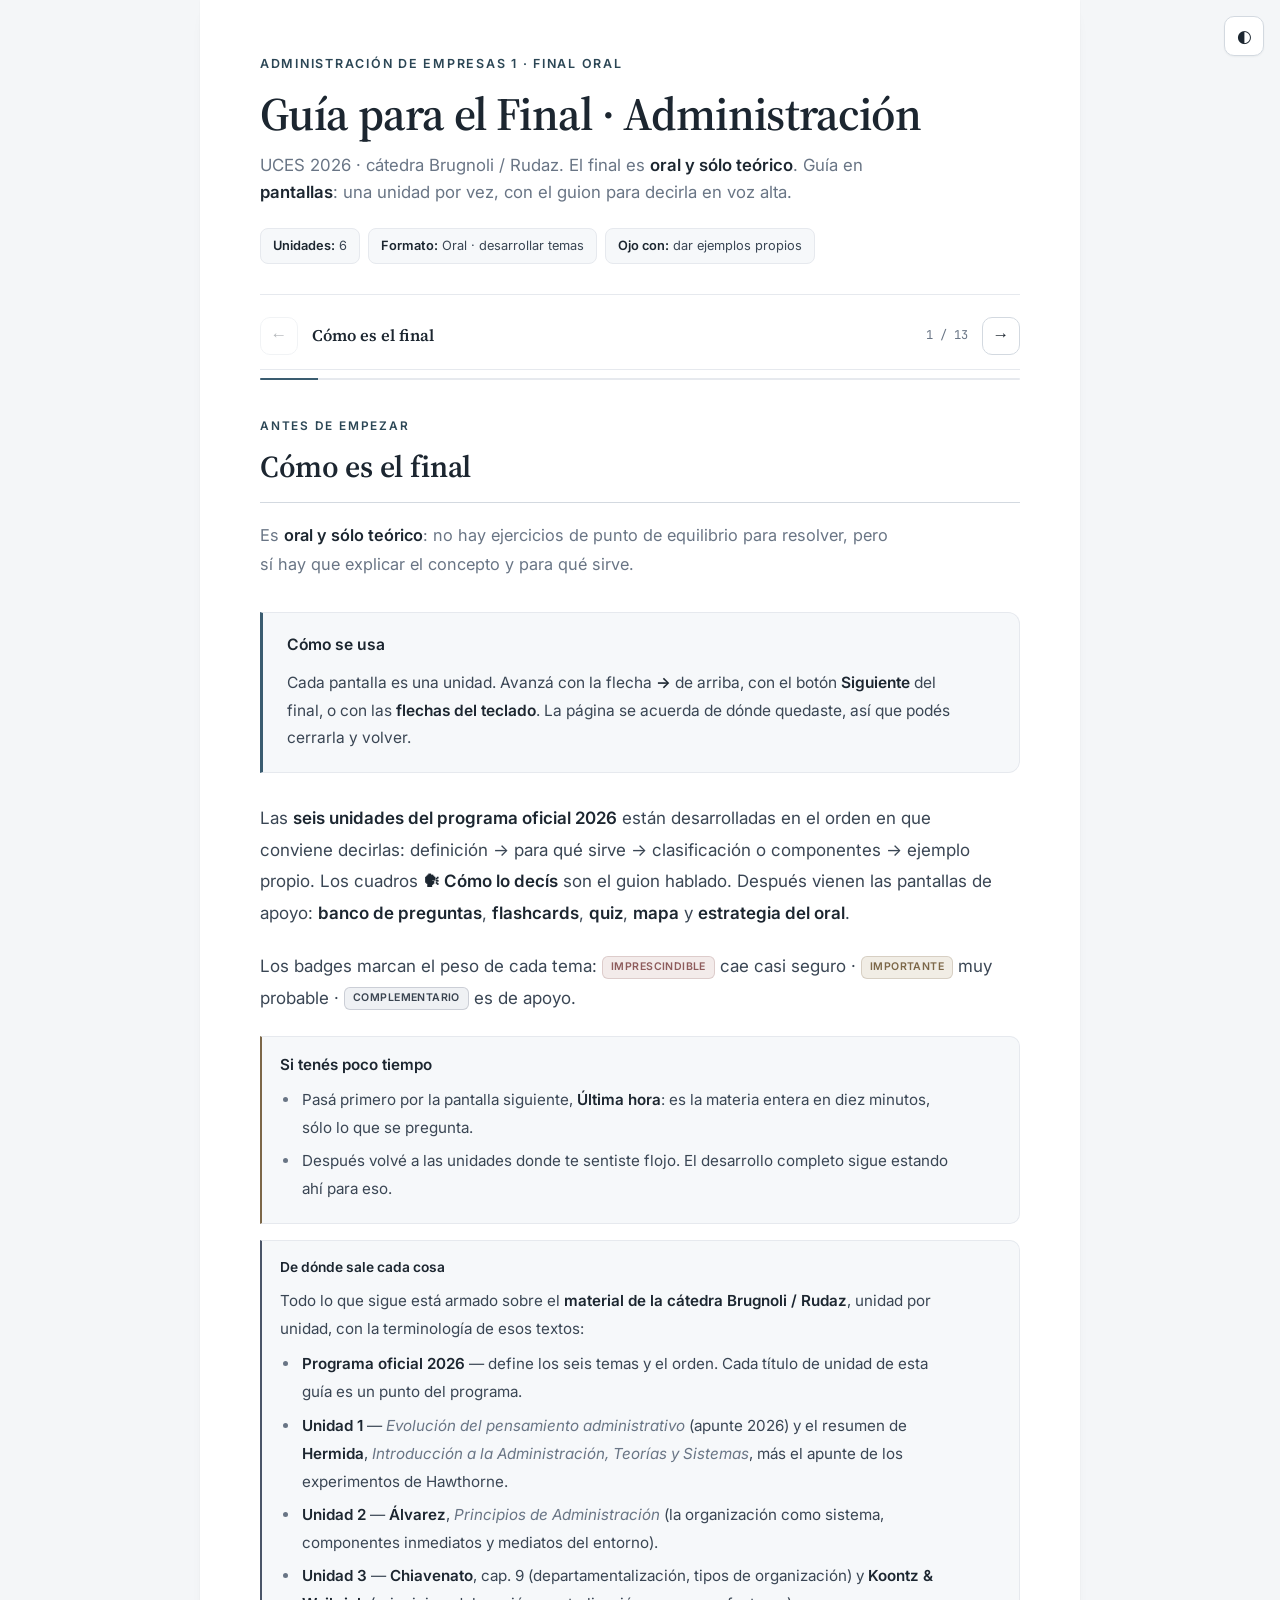
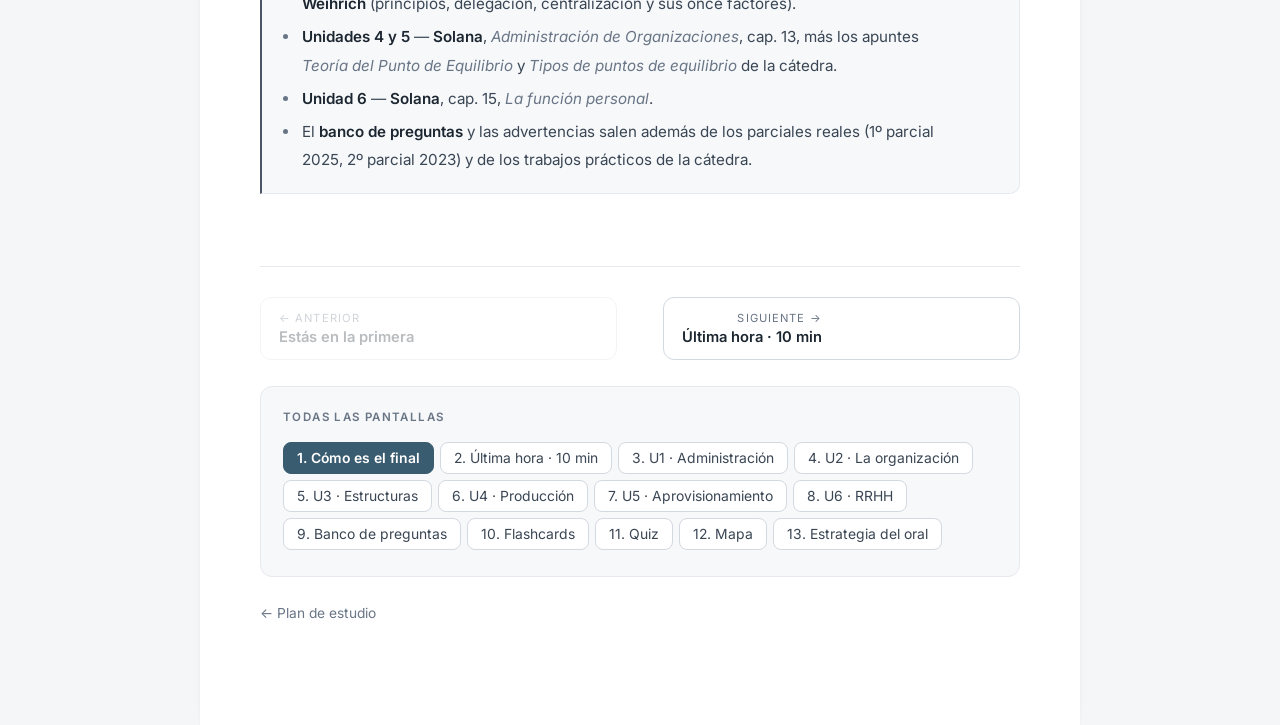
==== commit 2d0cc1fc: "Administracion final: explica el conflicto linea-staff de verdad "El especialista propone y el de li" ====
--- a/administracion-final.html
+++ b/administracion-final.html
@@ -140,7 +140,7 @@
 <li><strong>Formal</strong> (organigrama y manuales) vs. <strong>informal</strong> (relaciones espontáneas, Barnard).</li>
 <li><strong>Los cuatro principios</strong> que se dieron en clase, y sólo esos cuatro: <strong>unidad de mando</strong> (un solo jefe) · <strong>delegación</strong> · <strong>amplitud de control</strong> (cuánta gente puede supervisar bien un jefe: depende de la complejidad de la tarea, el expertise y la dispersión geográfica) · <strong>coordinación o relaciones funcionales</strong>.</li>
 <li><strong>Delegación</strong> en cuatro pasos (resultados → tareas → autoridad → responsabilidad) y la frase que hay que decir: <mark>la autoridad se delega, la responsabilidad no</mark>.</li>
-<li><strong>Lineal</strong> (autoridad única, rígida) · <strong>funcional</strong> (autoridad dividida por especialidad, pierde unidad de mando) · <strong>línea-staff</strong> (la más usada; el staff <strong>sugiere pero no decide</strong>, y de ahí el conflicto línea-staff).</li>
+<li><strong>Lineal</strong> (autoridad única, rígida, decisiones centralizadas) · <strong>funcional</strong> (autoridad dividida por especialidad, descentraliza, pierde unidad de mando) · <strong>línea-staff</strong> (la más usada; el staff <strong>sugiere pero no decide</strong>). El <strong>conflicto línea-staff</strong>: el staff es especialista y trabaja desde el conocimiento, la línea es generalista y decide desde la experiencia; y como el asesor <strong>no ejecuta, no responde por el resultado</strong>.</li>
 <li><strong>Departamentalización:</strong> funciones · productos · geográfica · clientela · proceso · <strong>tiempo</strong> (turnos) · proyectos · <strong>matricial</strong>, que es flexible pero <strong>rompe la unidad de mando</strong>.</li>
 <li><strong>Centralizar vs. descentralizar:</strong> ninguna es mejor en abstracto. Tres factores listos: <strong>costo de la decisión</strong> · <strong>tamaño</strong> · <strong>gerentes capacitados</strong>.</li>
 </ul>
@@ -559,7 +559,7 @@
 <tbody>
 <tr><td><strong>Lineal</strong><br><em>(la más antigua: ejército e Iglesia)</em></td><td>Autoridad <strong>lineal o única</strong> (unidad de mando) · líneas <strong>formales</strong> de comunicación · <strong>centralización</strong> de las decisiones · formato <strong>piramidal</strong>.</td><td>Sencilla, responsabilidades bien delimitadas, fácil de implantar, estable. Ideal para empresas chicas o que arrancan.</td><td>Rígida e inflexible; el jefe se vuelve generalista y cuello de botella; las comunicaciones se congestionan al crecer; no favorece la especialización.</td></tr>
 <tr><td><strong>Funcional</strong><br><em>(Taylor)</em></td><td>Autoridad <strong>funcional o dividida</strong>, basada en la especialización y no en la jerarquía · líneas <strong>directas</strong> de comunicación · <strong>descentralización</strong> hacia los especialistas · énfasis en la especialización.</td><td>Máxima especialización, mejor supervisión técnica, comunicación directa sin intermediarios.</td><td>Se <strong>pierde la unidad de mando</strong> (subordinación múltiple), confusión sobre quién manda, competencia entre especialistas.</td></tr>
-<tr><td><strong>Línea-staff</strong><br><em>(la más usada hoy)</em></td><td><strong>Fusiona</strong> las dos anteriores. Los órganos de <strong>línea</strong> deciden y ejecutan las actividades básicas (producir, vender); los de <strong>staff</strong> asesoran, recomiendan y prestan servicios especializados.</td><td>Combina la claridad de mando de la lineal con la especialización de la funcional.</td><td>El <strong>conflicto línea-staff</strong>: el especialista propone y el de línea resiste, porque uno tiene el conocimiento y el otro la autoridad.</td></tr>
+<tr><td><strong>Línea-staff</strong><br><em>(la más usada hoy)</em></td><td><strong>Fusiona</strong> las dos anteriores. Los órganos de <strong>línea</strong> deciden y ejecutan las actividades básicas (producir, vender); los de <strong>staff</strong> asesoran, recomiendan y prestan servicios especializados.</td><td>Combina la claridad de mando de la lineal con la especialización de la funcional.</td><td>El <strong>conflicto línea-staff</strong> (desarrollado abajo) · el <strong>costo elevado</strong> de la asesoría · el asesor <strong>no carga con la responsabilidad de la ejecución</strong>.</td></tr>
 </tbody>
 </table>
 <p><strong>Las tres relaciones formales</strong> (esta es la pregunta que aparece en el programa, punto 3 de la Unidad III):</p>
@@ -569,6 +569,21 @@
 <li><strong>Relación de staff o asesoramiento:</strong> <strong>sugiere pero no decide</strong>. <em>Ejemplo:</em> el asesor financiero recomienda tomar un crédito, y el director decide si lo toma.</li>
 </ul>
 <p>Las <strong>4 funciones del staff</strong>: servicios · consultoría y asesoría · monitoreo · planeación y control. Ejemplos: asesoría legal, auditoría, consultoría.</p>
+
+<div class="repre">
+<b>El conflicto línea-staff, explicado en serio</b>
+<p style="margin:7px 0 0">Decir “el especialista propone y el de línea resiste” no explica nada. El conflicto tiene <strong>tres causas concretas</strong>, y con dos que digas alcanza:</p>
+<ul>
+<li><strong>Chocan dos formas de saber.</strong> El de <strong>staff</strong> es un <strong>especialista</strong> —un abogado, un auditor, un consultor— que trabaja desde el <strong>conocimiento técnico</strong>, la teoría y lo que dicen los libros. El de <strong>línea</strong> es un <strong>generalista</strong> —gerente, supervisor— que decide desde la <strong>experiencia y la práctica</strong>. Uno propone lo que debería funcionar; el otro sabe lo que funciona en su planta. De esa asimetría nace la fricción.</li>
+<li><strong>El asesor no carga con la ejecución.</strong> El staff <strong>recomienda pero no responde por el resultado</strong>: ejecuta la línea. Cuando sale mal, la culpa recae sobre el gerente que ejecutó — y ahí cada uno se defiende: el asesor dice que el plan se ejecutó mal, el gerente dice que el plan no servía. Es el <strong>ejemplo que conviene contar</strong>, porque muestra el mecanismo, no la etiqueta.</li>
+<li><strong>La asesoría es cara.</strong> Mantener órganos de staff tiene un <strong>costo elevado</strong> que no produce directamente: asesora.</li>
+</ul>
+</div>
+
+<div class="oral">
+  <div class="ot">🗣 Cómo lo decís</div>
+  <p>"La línea-staff es la más usada porque combina lo mejor de las dos anteriores, pero trae un conflicto propio. El de staff es un especialista que trabaja desde el conocimiento técnico; el de línea es un generalista que decide desde la experiencia. Además, el asesor <strong>recomienda pero no ejecuta</strong>, así que no responde por el resultado: si sale mal, la culpa recae sobre el gerente que ejecutó, y termina en que uno dice que el plan estaba mal y el otro que se ejecutó mal. A eso se suma que la asesoría tiene un costo elevado. Por eso el conflicto es estructural, no una cuestión de personas."</p>
+</div>
 <figure class="fig">
 <svg viewBox="0 0 660 260" role="img" aria-label="Organización lineal, funcional y línea-staff">
   <g>
@@ -613,7 +628,7 @@
     <text class="svg-s" x="106" y="222" text-anchor="middle">la más usada hoy</text>
   </g>
 </svg>
-<figcaption>Cada tipo se define por <b>cómo circula la autoridad</b>. Mirá la línea punteada del staff: <b>sugiere pero no decide</b>, y de ahí nace el conflicto línea-staff — uno tiene el conocimiento y el otro la autoridad.</figcaption>
+<figcaption>Cada tipo se define por <b>cómo circula la autoridad</b>. Mirá la línea punteada del staff: <b>sugiere pero no decide</b> — y como no decide, tampoco responde por el resultado. Ahí está la raíz del conflicto línea-staff.</figcaption>
 </figure>
 
 </div>
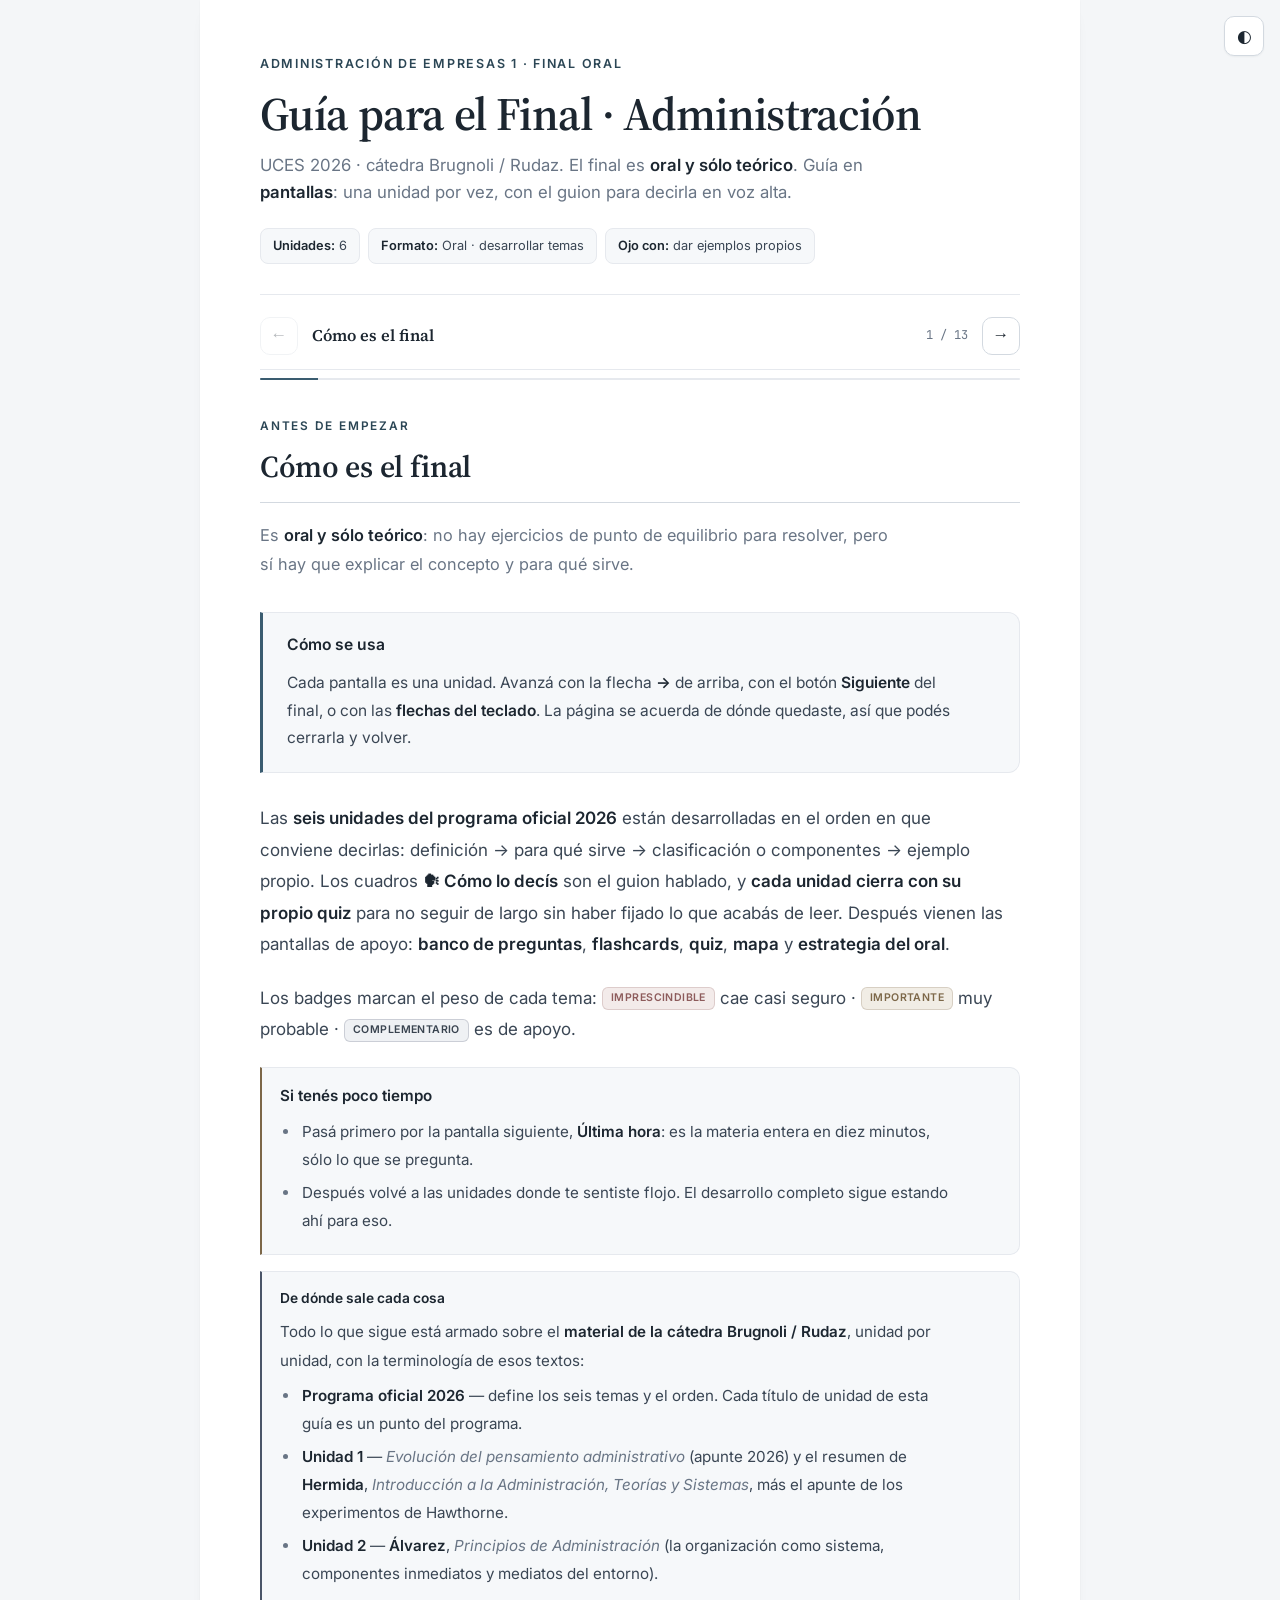
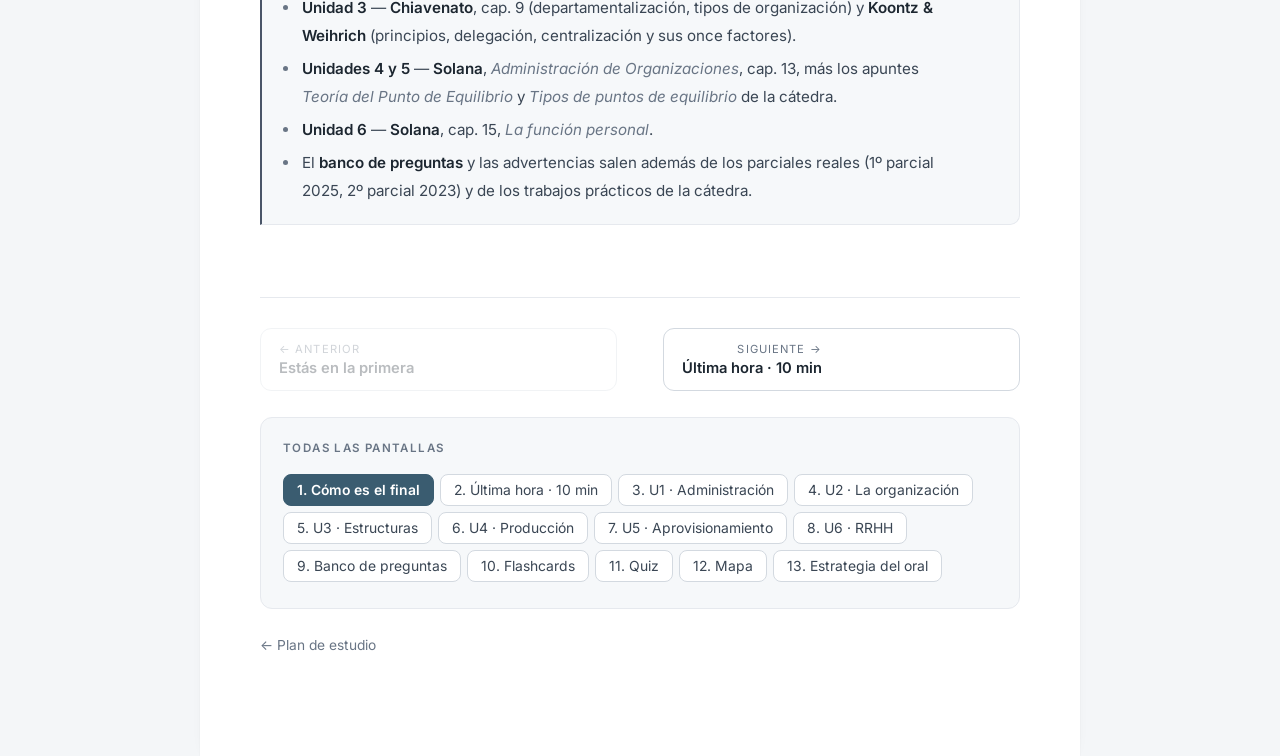
==== commit d648485b: "Administracion final: un quiz al cierre de cada unidad Cada una de las seis pantallas de unidad term" ====
--- a/administracion-final.html
+++ b/administracion-final.html
@@ -27,6 +27,14 @@
 .paso li{margin:6px 0}
 .mnemo{display:block;margin-top:9px;padding-top:8px;border-top:1px dashed var(--line-strong);
   font-size:.82rem;color:var(--muted);font-style:italic}
+/* ---- quiz de cierre de cada unidad ---- */
+.quiz-meta{display:flex;flex-wrap:wrap;align-items:center;gap:10px;
+  margin:12px 0 20px;font-size:.9rem;color:var(--muted)}
+.quiz-meta .score{color:var(--brand-deep)}
+.quiz-box .quiz-q:last-child{margin-bottom:0}
+.quiz-box h3{font-family:var(--sans);font-size:.8rem;font-weight:600;letter-spacing:.06em;
+  text-transform:uppercase;color:var(--muted);margin:26px 0 12px}
+.quiz-box h3:first-child{margin-top:0}
 @media (max-width:560px){
   p,li{overflow-wrap:break-word;word-break:break-word}
   .callout,.oral,.repre,.err,.ejer{padding:13px 15px}
@@ -77,7 +85,7 @@
   <p style="margin:12px 0 0">Cada pantalla es una unidad. Avanzá con la flecha <strong>→</strong> de arriba, con el botón <strong>Siguiente</strong> del final, o con las <strong>flechas del teclado</strong>. La página se acuerda de dónde quedaste, así que podés cerrarla y volver.</p>
 </div>
 
-<p>Las <strong>seis unidades del programa oficial 2026</strong> están desarrolladas en el orden en que conviene decirlas: definición → para qué sirve → clasificación o componentes → ejemplo propio. Los cuadros <strong>🗣 Cómo lo decís</strong> son el guion hablado. Después vienen las pantallas de apoyo: <strong>banco de preguntas</strong>, <strong>flashcards</strong>, <strong>quiz</strong>, <strong>mapa</strong> y <strong>estrategia del oral</strong>.</p>
+<p>Las <strong>seis unidades del programa oficial 2026</strong> están desarrolladas en el orden en que conviene decirlas: definición → para qué sirve → clasificación o componentes → ejemplo propio. Los cuadros <strong>🗣 Cómo lo decís</strong> son el guion hablado, y <strong>cada unidad cierra con su propio quiz</strong> para no seguir de largo sin haber fijado lo que acabás de leer. Después vienen las pantallas de apoyo: <strong>banco de preguntas</strong>, <strong>flashcards</strong>, <strong>quiz</strong>, <strong>mapa</strong> y <strong>estrategia del oral</strong>.</p>
 
 <p>Los badges marcan el peso de cada tema: <span class="badge p1">Imprescindible</span> cae casi seguro · <span class="badge p2">Importante</span> muy probable · <span class="badge p3">Complementario</span> es de apoyo.</p>
 
@@ -337,6 +345,64 @@
 
 <div class="tema">
 <p><strong>Evolución del pensamiento administrativo: las escuelas</strong> <span class="badge p1">Imprescindible · el tema más pedido del programa</span>. No hace falta recitar las seis con fechas: hace falta poder decir <strong>qué problema vino a resolver cada una</strong> y en qué se diferencia de la anterior.</p>
+
+<figure class="fig">
+<svg viewBox="0 0 660 400" role="img" aria-label="Línea de tiempo de las escuelas de administración, con el problema que resolvió cada una">
+  <defs><marker id="art" viewBox="0 0 10 10" refX="9" refY="5" markerWidth="7" markerHeight="7" orient="auto-start-reverse"><path d="M0 0 L10 5 L0 10 z" fill="currentColor" opacity=".55"/></marker></defs>
+
+  <line class="ax" x1="24" y1="196" x2="640" y2="196" marker-end="url(#art)"/>
+  <text class="svg-s" x="24" y="214">1890</text>
+  <text class="svg-s" x="600" y="214">hoy</text>
+
+  <!-- arriba: foco en la tarea y la estructura -->
+  <text class="svg-k" x="24" y="22" fill="var(--brand)">EL FOCO EN LA TAREA Y LA ESTRUCTURA</text>
+  <line class="ax" x1="60" y1="186" x2="60" y2="150" stroke-dasharray="3 3"/>
+  <rect x="14" y="88" width="112" height="62" rx="10" class="box-a"/>
+  <text class="svg-k" x="70" y="108" text-anchor="middle">CLÁSICA</text>
+  <text class="svg-s" x="70" y="126" text-anchor="middle">Taylor · Fayol</text>
+  <text class="svg-s" x="70" y="142" text-anchor="middle">baja productividad</text>
+
+  <line class="ax" x1="246" y1="186" x2="246" y2="150" stroke-dasharray="3 3"/>
+  <rect x="190" y="88" width="112" height="62" rx="10" class="box-a"/>
+  <text class="svg-k" x="246" y="108" text-anchor="middle">NEOCLÁSICA</text>
+  <text class="svg-s" x="246" y="126" text-anchor="middle">Gulick · Koontz</text>
+  <text class="svg-s" x="246" y="142" text-anchor="middle">falta de método</text>
+
+  <line class="ax" x1="330" y1="186" x2="330" y2="80" stroke-dasharray="3 3"/>
+  <rect x="274" y="18" width="112" height="62" rx="10" class="box-a"/>
+  <text class="svg-k" x="330" y="38" text-anchor="middle">BUROCRÁTICA</text>
+  <text class="svg-s" x="330" y="56" text-anchor="middle">Weber</text>
+  <text class="svg-s" x="330" y="72" text-anchor="middle">orden y previsibilidad</text>
+
+  <!-- abajo: foco en las personas -->
+  <text class="svg-k" x="24" y="392" fill="var(--gold)">EL FOCO EN LAS PERSONAS</text>
+  <line class="ax" x1="160" y1="206" x2="160" y2="242" stroke-dasharray="3 3"/>
+  <rect x="104" y="242" width="118" height="62" rx="10" class="box-b"/>
+  <text class="svg-k" x="163" y="262" text-anchor="middle">RELACIONES HUM.</text>
+  <text class="svg-s" x="163" y="280" text-anchor="middle">Mayo · Hawthorne</text>
+  <text class="svg-s" x="163" y="296" text-anchor="middle">desmotivación</text>
+
+  <line class="ax" x1="300" y1="206" x2="300" y2="312" stroke-dasharray="3 3"/>
+  <rect x="240" y="312" width="124" height="62" rx="10" class="box-b"/>
+  <text class="svg-k" x="302" y="332" text-anchor="middle">PSICOL. Y SOCIOL.</text>
+  <text class="svg-s" x="302" y="350" text-anchor="middle">Maslow · McGregor</text>
+  <text class="svg-s" x="302" y="366" text-anchor="middle">qué motiva de verdad</text>
+
+  <!-- integración -->
+  <line class="ax" x1="470" y1="186" x2="470" y2="150" stroke-dasharray="3 3"/>
+  <rect x="404" y="88" width="132" height="62" rx="10" class="box-a"/>
+  <text class="svg-k" x="470" y="108" text-anchor="middle">SISTEMAS</text>
+  <text class="svg-s" x="470" y="126" text-anchor="middle">Von Bertalanffy</text>
+  <text class="svg-s" x="470" y="142" text-anchor="middle">integra todo lo anterior</text>
+
+  <line class="ax" x1="588" y1="206" x2="588" y2="242" stroke-dasharray="3 3"/>
+  <rect x="528" y="242" width="118" height="62" rx="10" class="box-b"/>
+  <text class="svg-k" x="587" y="262" text-anchor="middle">ESTRATÉGICA</text>
+  <text class="svg-s" x="587" y="280" text-anchor="middle">1970 →</text>
+  <text class="svg-s" x="587" y="296" text-anchor="middle">un entorno que cambia</text>
+</svg>
+<figcaption>La historia se lee como un <b>péndulo</b>: arriba, las escuelas que miran la <b>tarea y la estructura</b>; abajo, las que miran a <b>las personas</b>. Cada una nace del problema que la anterior no resolvió — y <b>Sistemas</b> es la que las integra. Si contás esto, ya explicaste la unidad sin recitar fechas.</figcaption>
+</figure>
 <table class="tabla">
 <thead><tr><th>Escuela</th><th>Referentes</th><th>Idea central</th><th>Su límite</th></tr></thead>
 <tbody>
@@ -362,6 +428,12 @@
 <li><strong>"Dame los 14 principios de Fayol."</strong> → No hace falta memorizarlos todos, pero tené cuatro o cinco listos: <strong>división del trabajo, autoridad y responsabilidad, unidad de mando, unidad de dirección, jerarquía, equidad</strong>. Y aclarar que el más citado es la <strong>unidad de mando</strong>.</li>
 </ul>
 </div>
+</div>
+
+<div class="tema quizset">
+<p><strong>Quiz de la Unidad 1</strong> <span class="badge exam">Antes de seguir</span> Tocá una opción y te dice al toque si está bien o mal, con la explicación. Si fallás una, volvé al tema de arriba antes de pasar a la Unidad 2.</p>
+<p class="quiz-meta"><span>Aciertos: <span class="score" data-role="score">0</span> / <span data-role="answered">0</span> respondidas (<span data-role="total">0</span> en total)</span> <button class="btn-reset" data-role="reset">Reiniciar</button></p>
+<div class="quiz-box" data-unit="1"></div>
 </div>
 </section>
 
@@ -470,6 +542,12 @@
 
 <p><strong>El ejercicio típico</strong> (te lo pueden plantear de palabra): te dan una frase de un artículo y tenés que decir qué variable es. "El turismo representa el 11% del PIB" → <strong>económica</strong> · "el Ayuntamiento declara ilegales las viviendas turísticas" → <strong>político-legal</strong> · "pintadas de <em>tourist go home</em>" → <strong>social / cultural</strong> · "faltan redes de carga para autos eléctricos" → <strong>tecnológica</strong> · "trabajamos con el sindicato Smata" → <strong>sindicatos, acción directa</strong>.</p>
 <p><strong>Incertidumbre del entorno</strong> <span class="badge p3">Complementario</span>: Duncan la analiza cruzando el <strong>grado de cambio</strong> (estático / dinámico) con la <strong>complejidad</strong> (simple / complejo). Dinámico y complejo = máxima incertidumbre (la industria bancaria); estático y simple = mínima (la industria de contenedores).</p>
+</div>
+
+<div class="tema quizset">
+<p><strong>Quiz de la Unidad 2</strong> <span class="badge exam">Antes de seguir</span> Ojo con la pregunta de "tipos de organización" y con clasificar frases en micro o macroentorno: son las dos cosas que más se cobran de esta unidad.</p>
+<p class="quiz-meta"><span>Aciertos: <span class="score" data-role="score">0</span> / <span data-role="answered">0</span> respondidas (<span data-role="total">0</span> en total)</span> <button class="btn-reset" data-role="reset">Reiniciar</button></p>
+<div class="quiz-box" data-unit="2"></div>
 </div>
 </section>
 
@@ -692,6 +770,12 @@
   <p>"Centralizar es concentrar las decisiones arriba y descentralizar es delegarlas hacia abajo. No hay una mejor: depende de factores. Te doy tres. Primero, el <strong>costo de la decisión</strong>: cuanto más cara y difícil de revertir, más se centraliza, porque un error se paga caro. Segundo, el <strong>tamaño</strong>: una organización grande y dispersa no puede esperar que todo lo resuelva la cúpula, así que descentraliza. Y tercero, la <strong>disponibilidad de gerentes capacitados</strong>: podés querer descentralizar, pero si no tenés gente formada para decidir, no podés — y ahí la solución previa es capacitar."</p>
 </div>
 </div>
+
+<div class="tema quizset">
+<p><strong>Quiz de la Unidad 3</strong> <span class="badge exam">Antes de seguir</span> Es la unidad más pesada y la que más preguntas tiene acá. Prestá atención a las tres relaciones formales, a qué se delega y a los factores de centralización.</p>
+<p class="quiz-meta"><span>Aciertos: <span class="score" data-role="score">0</span> / <span data-role="answered">0</span> respondidas (<span data-role="total">0</span> en total)</span> <button class="btn-reset" data-role="reset">Reiniciar</button></p>
+<div class="quiz-box" data-unit="3"></div>
+</div>
 </section>
 
 <section class="slide" data-nm="U4 · Producción">
@@ -800,6 +884,12 @@
 </ul>
 </div>
 </div>
+
+<div class="tema quizset">
+<p><strong>Quiz de la Unidad 4</strong> <span class="badge exam">Antes de seguir</span> Acordate de que en el oral el punto de equilibrio <strong>se explica, no se calcula</strong>: lo que se pregunta es el concepto, los tres tipos y qué le pasa si se mueve un dato.</p>
+<p class="quiz-meta"><span>Aciertos: <span class="score" data-role="score">0</span> / <span data-role="answered">0</span> respondidas (<span data-role="total">0</span> en total)</span> <button class="btn-reset" data-role="reset">Reiniciar</button></p>
+<div class="quiz-box" data-unit="4"></div>
+</div>
 </section>
 
 <section class="slide" data-nm="U5 · Aprovisionamiento">
@@ -899,6 +989,12 @@
 <div class="tema">
 <p><strong>Calidad</strong> <span class="badge p2">Importante</span>: hay dos conceptos que no hay que mezclar — <strong>calidad de diseño</strong> (grado de coincidencia entre lo que el cliente necesita y lo que se diseñó) y <strong>calidad de concordancia</strong> (coincidencia entre lo que se elaboró y lo que se había diseñado). El control puede ser <strong>por variable</strong> (se mide: peso, largo, tolerancias) o <strong>por atributo</strong> (pasa / no pasa), y se aplica sobre entradas, procesos o salidas. La <strong>calidad total</strong> (Juran) extiende la responsabilidad por la calidad a <strong>toda</strong> la organización, con clientes y proveedores internos. Regla: <strong>es mejor prevenir que curar</strong>.</p>
 </div>
+
+<div class="tema quizset">
+<p><strong>Quiz de la Unidad 5</strong> <span class="badge exam">Antes de seguir</span> La trampa de siempre: <strong>lote óptimo</strong> es CUÁNTO pido y <strong>punto de pedido</strong> es CUÁNDO. Si esa la tenés firme, la unidad está.</p>
+<p class="quiz-meta"><span>Aciertos: <span class="score" data-role="score">0</span> / <span data-role="answered">0</span> respondidas (<span data-role="total">0</span> en total)</span> <button class="btn-reset" data-role="reset">Reiniciar</button></p>
+<div class="quiz-box" data-unit="5"></div>
+</div>
 </section>
 
 <section class="slide" data-nm="U6 · RRHH">
@@ -1011,6 +1107,12 @@
 <li><strong>Relaciones laborales:</strong> el <strong>sindicato</strong> defiende los intereses del personal; las <strong>negociaciones colectivas</strong> concluyen en convenios. Medidas de fuerza: huelga y trabajo a desgano (trabajadores), <strong>lock-out</strong> (empresarios), mediación o conciliación (ambos).</li>
 </ul>
 </div>
+
+<div class="tema quizset">
+<p><strong>Quiz de la Unidad 6</strong> <span class="badge exam">Cierre del programa</span> Las distinciones que más se preguntan: descripción vs. especificación, reclutar vs. seleccionar, capacitación vs. desarrollo, acto vs. condición insegura.</p>
+<p class="quiz-meta"><span>Aciertos: <span class="score" data-role="score">0</span> / <span data-role="answered">0</span> respondidas (<span data-role="total">0</span> en total)</span> <button class="btn-reset" data-role="reset">Reiniciar</button></p>
+<div class="quiz-box" data-unit="6"></div>
+</div>
 </section>
 
 <section class="slide" data-nm="Banco de preguntas">
@@ -1132,14 +1234,16 @@
   <div class="slide-head">
     <div class="eyebrow">Apoyo</div>
     <h2>Quiz</h2>
-    <p class="lede">Para chequear que las definiciones y las distinciones estén firmes antes de sentarte a rendir.</p>
-  </div>
-
-<div class="card">
-    <strong>¿Cómo funciona?</strong> Tocá una opción y al toque te dice si está bien o mal, con la explicación. Sirve para chequear que las definiciones y las distinciones estén firmes antes de sentarte a rendir.
-    <p style="margin:12px 0 0">Aciertos: <span class="score" id="score">0</span> / <span id="answered">0</span> respondidas (<span id="totalq">0</span> en total) &nbsp; <button class="tab" onclick="resetQuiz()" style="border-color:var(--line-strong)">Reiniciar</button></p>
-  </div>
-  <div id="quizBox"></div>
+    <p class="lede">Todas las preguntas de las seis unidades juntas, para chequear que las definiciones y las distinciones estén firmes antes de sentarte a rendir.</p>
+  </div>
+
+<div class="quizset">
+  <div class="card">
+    <strong>¿Cómo funciona?</strong> Tocá una opción y al toque te dice si está bien o mal, con la explicación. Son las mismas preguntas que cierran cada unidad, acá todas seguidas y agrupadas por unidad.
+    <p class="quiz-meta" style="margin-bottom:0"><span>Aciertos: <span class="score" data-role="score">0</span> / <span data-role="answered">0</span> respondidas (<span data-role="total">0</span> en total)</span> <button class="btn-reset" data-role="reset">Reiniciar</button></p>
+  </div>
+  <div class="quiz-box" data-unit="all" id="quizBox"></div>
+</div>
 </section>
 
 <section class="slide" data-nm="Mapa">
@@ -1389,6 +1493,8 @@
 {u:2,t:'mc',q:'Los proveedores y los sindicatos pertenecen al...',o:['Macroentorno o entorno de acción indirecta','Microentorno o entorno de acción directa','Subsistema técnico','Subsistema social'],a:1,e:'Micro / acción directa: clientes, proveedores, competidores, bancos, sindicatos y el sector económico. Macro / acción indirecta: económico, político-legal, social, cultural y tecnológico.'},
 {u:2,t:'mc',q:'"El Municipio declara ilegales los alquileres turísticos" es una variable...',o:['Económica','Político-legal','Cultural','Tecnológica'],a:1,e:'Una regulación de una autoridad pública es político-legal. "El turismo representa el 11% del PIB" sería económica; las pintadas contra los turistas, social o cultural.'},
 {u:2,t:'vf',q:'La organización es un sistema cerrado, porque tiene límites definidos respecto de su entorno.',a:1,e:'Falso. Es un sistema ABIERTO: intercambia permanentemente con el entorno, lo influye y es influido por él. Si fuera cerrado no registraría los cambios del mercado.'},
+{u:2,t:'mc',q:'Que la organización sea un sistema SOCIOTÉCNICO significa que tiene tres subsistemas:',o:['Entrada, proceso y salida','Técnico, administrativo y social','Institucional, intermedio y operacional','Micro, macro e interno'],a:1,e:'Técnico (máquinas, tecnología, procesos), administrativo (estructura, dirección, decisiones) y social (personas, motivaciones, cultura). Entrada → proceso → salida es el esquema del sistema abierto, no los subsistemas.'},
+{u:2,t:'mc',q:'Según Duncan, la máxima incertidumbre del entorno se da cuando éste es...',o:['Estático y simple','Estático y complejo','Dinámico y simple','Dinámico y complejo'],a:3,e:'Duncan cruza el grado de cambio (estático / dinámico) con la complejidad (simple / complejo). Dinámico y complejo = máxima incertidumbre, el caso de la industria bancaria; estático y simple = mínima, la industria de contenedores.'},
 /* U3 */
 {u:3,t:'mc',q:'El grupo de compañeros que almuerza junto todos los días y se entera antes que nadie de las novedades es...',o:['Organización formal','Organización informal','Un órgano de staff','Un comité'],a:1,e:'Organización informal: la red de relaciones que surge espontáneamente (concepto de Barnard). No figura en el organigrama, pero influye en cómo circula la información.'},
 {u:3,t:'vf',q:'Cuando un jefe delega, transfiere también la responsabilidad por el resultado.',a:1,e:'Falso, y es LA pregunta de la unidad. Se delega la AUTORIDAD; la responsabilidad no se delega: el que delegó sigue respondiendo ante su superior. Además la autoridad delegada puede recuperarse.'},
@@ -1414,6 +1520,8 @@
 {u:5,t:'mc',q:'El ciclo de abastecimiento es...',o:['Compras → almacenes → recepción','Almacenes → compras → recepción','Recepción → compras → almacenes','Compras → recepción → producción'],a:1,e:'Almacenes detecta la necesidad al llegar al punto de pedido e informa a Compras; Compras estudia proveedores y ejecuta; Recepción controla e ingresa los bienes, y el inventario vuelve a subir.'},
 {u:5,t:'mc',q:'Monitorear vibraciones y temperatura de una máquina para anticipar cuándo va a fallar es mantenimiento...',o:['Preventivo','Predictivo','Correctivo programable','Correctivo de emergencia'],a:1,e:'Predictivo: se basa en el monitoreo de condición, midiendo variables técnicas para prever la falla. El preventivo es el programado por anticipado sin medir; el correctivo actúa una vez producida la falla.'},
 {u:5,t:'mc',q:'La coincidencia entre lo que se elaboró y lo que se había diseñado es la calidad de...',o:['Diseño','Concordancia','Servicio','Proceso'],a:1,e:'Calidad de concordancia: lo elaborado vs. lo diseñado. La calidad de DISEÑO es la coincidencia entre lo que el cliente necesita y lo que se diseñó.'},
+{u:5,t:'mc',q:'Con qué frase abre la cátedra la unidad: ¿para qué existe el aprovisionamiento?',o:['Para bajar el costo de las compras','Para equilibrar los distintos ritmos de las actividades de la organización','Para controlar la calidad de los proveedores','Para minimizar el stock en depósito'],a:1,e:'Equilibrar los ritmos: el de las ventas con el de la producción, y el de la producción con el de las compras. Proveer los materiales en la cantidad, calidad, momento y costo adecuados es la definición; equilibrar los ritmos es el para qué.'},
+{u:5,t:'mc',q:'Un control de calidad que sólo define si la pieza pasa o no pasa es control...',o:['Por variable','Por atributo','De diseño','Preventivo'],a:1,e:'Por atributo: pasa / no pasa. El control por VARIABLE mide algo (peso, largo, tolerancias). Los dos se pueden aplicar sobre entradas, procesos o salidas.'},
 /* U6 */
 {u:6,t:'mc',q:'El documento que establece la educación, la experiencia y las condiciones que debe reunir quien ocupe un cargo es...',o:['La descripción del puesto','La especificación del puesto','La evaluación de desempeño','El manual de funciones'],a:1,e:'La ESPECIFICACIÓN es el QUIÉN (requisitos de la persona). La DESCRIPCIÓN es el QUÉ (objetivos, funciones y responsabilidades del puesto). Los dos salen del análisis de puestos.'},
 {u:6,t:'mc',q:'Atraer candidatos potencialmente calificados es...',o:['Selección','Reclutamiento','Inducción','Capacitación'],a:1,e:'Reclutar es ATRAER (ampliar el embudo); seleccionar es ELEGIR entre los atraídos, con etapas en las que se puede rechazar. La inducción viene después de contratar.'},
@@ -1470,61 +1578,79 @@
 {u:6,f:'Maslow y McGregor',b:'<b>Maslow:</b> pirámide de necesidades (fisiológicas, seguridad, sociales, estima, autorrealización); una necesidad satisfecha deja de motivar. <b>McGregor:</b> Teoría X (la gente rehúye el trabajo, hay que controlarla) vs. Teoría Y (puede autodirigirse, hay que delegar).',m:'El supuesto del jefe define su estilo.'}
 ];
 
-/* ====== QUIZ RENDER ====== */
-var score = 0, answered = 0;
+/* ====== QUIZ RENDER ======
+   Un mismo motor para los seis quizzes de cierre de unidad (.quiz-box[data-unit="N"])
+   y para la pantalla Quiz, que muestra todo junto (data-unit="all").
+   Cada bloque lleva su propio puntaje, independiente de los demás. */
+function mountQuiz(set){
+  var box = set.querySelector('.quiz-box');
+  if(!box) return;
+  var unit = box.getAttribute('data-unit');
+  var all = (unit === 'all');
+  var items = all
+    ? QUIZ.slice().sort(function(a, b){ return a.u - b.u; })
+    : QUIZ.filter(function(q){ return q.u === parseInt(unit, 10); });
+  var score = 0, answered = 0;
+
+  function show(role, value){
+    var el = set.querySelector('[data-role="' + role + '"]');
+    if(el) el.textContent = value;
+  }
+  function answer(card, item, chosen){
+    if(card.dataset.done) return;
+    card.dataset.done = '1';
+    Array.prototype.forEach.call(card.querySelectorAll('.opt'), function(b, j){
+      b.classList.add('disabled');
+      if(j === item.a) b.classList.add('correct');
+      if(j === chosen && j !== item.a) b.classList.add('wrong');
+    });
+    answered++;
+    var ok = (chosen === item.a);
+    if(ok) score++;
+    var ex = card.querySelector('.explain');
+    ex.textContent = (ok ? 'Bien ahí. ' : 'No va. ') + item.e;
+    ex.classList.remove('hidden');
+    show('score', score); show('answered', answered);
+  }
+  function render(){
+    box.innerHTML = '';
+    score = 0; answered = 0;
+    var lastU = null;
+    items.forEach(function(item, i){
+      if(all && item.u !== lastU){
+        lastU = item.u;
+        var h = document.createElement('h3');
+        h.textContent = 'Unidad ' + item.u; box.appendChild(h);
+      }
+      var d = document.createElement('div'); d.className = 'quiz-q';
+      var en = document.createElement('div'); en.className = 'q';
+      en.textContent = (i+1) + '. ' + (item.t==='vf' ? '[V/F] ' : '') + item.q;
+      d.appendChild(en);
+      var opts = item.t==='vf' ? ['Verdadero','Falso'] : item.o;
+      opts.forEach(function(op, j){
+        var b = document.createElement('button'); b.className = 'opt'; b.textContent = op;
+        b.addEventListener('click', function(){ answer(d, item, j); });
+        d.appendChild(b);
+      });
+      var ex = document.createElement('div'); ex.className = 'explain hidden'; d.appendChild(ex);
+      box.appendChild(d);
+    });
+    show('total', items.length); show('score', 0); show('answered', 0);
+  }
+
+  var reset = set.querySelector('[data-role="reset"]');
+  if(reset) reset.addEventListener('click', render);
+  render();
+}
 function renderQuiz(){
-  var box = document.getElementById('quizBox'); box.innerHTML = '';
-  var lastU = null;
-  QUIZ.forEach(function(item, i){
-    if(item.u !== lastU){
-      lastU = item.u;
-      var h = document.createElement('h3');
-      h.textContent = 'Unidad ' + item.u; box.appendChild(h);
-    }
-    var d = document.createElement('div'); d.className = 'quiz-q';
-    var en = document.createElement('div'); en.className = 'q';
-    en.textContent = (i+1) + '. ' + (item.t==='vf' ? '[V/F] ' : '') + item.q;
-    d.appendChild(en);
-    var opts = item.t==='vf' ? ['Verdadero','Falso'] : item.o;
-    opts.forEach(function(op, j){
-      var b = document.createElement('button'); b.className = 'opt'; b.textContent = op;
-      b.addEventListener('click', function(){ answer(d, item, j); });
-      d.appendChild(b);
-    });
-    var ex = document.createElement('div'); ex.className = 'explain hidden'; d.appendChild(ex);
-    box.appendChild(d);
-  });
-  document.getElementById('totalq').textContent = QUIZ.length;
-}
-function answer(card, item, chosen){
-  if(card.dataset.done) return;
-  card.dataset.done = '1';
-  var btns = card.querySelectorAll('.opt');
-  btns.forEach(function(b, j){
-    b.classList.add('disabled');
-    if(j === item.a) b.classList.add('correct');
-    if(j === chosen && j !== item.a) b.classList.add('wrong');
-  });
-  answered++;
-  var ok = (chosen === item.a);
-  if(ok) score++;
-  var ex = card.querySelector('.explain');
-  ex.textContent = (ok ? 'Bien ahí. ' : 'No va. ') + item.e;
-  ex.classList.remove('hidden');
-  document.getElementById('score').textContent = score;
-  document.getElementById('answered').textContent = answered;
-}
-function resetQuiz(){ score = 0; answered = 0;
-  document.getElementById('score').textContent = 0;
-  document.getElementById('answered').textContent = 0;
-  renderQuiz();
+  Array.prototype.forEach.call(document.querySelectorAll('.quizset'), mountQuiz);
 }
 
 /* ====== FLASHCARDS RENDER ====== */
 function renderCards(){
   var box = document.getElementById('flashBox'); box.innerHTML = '';
   var lastU = null, grid = null;
-  CARDS.forEach(function(c){
+  CARDS.slice().sort(function(a, b){ return a.u - b.u; }).forEach(function(c){
     if(c.u !== lastU){
       lastU = c.u;
       var h = document.createElement('h3');
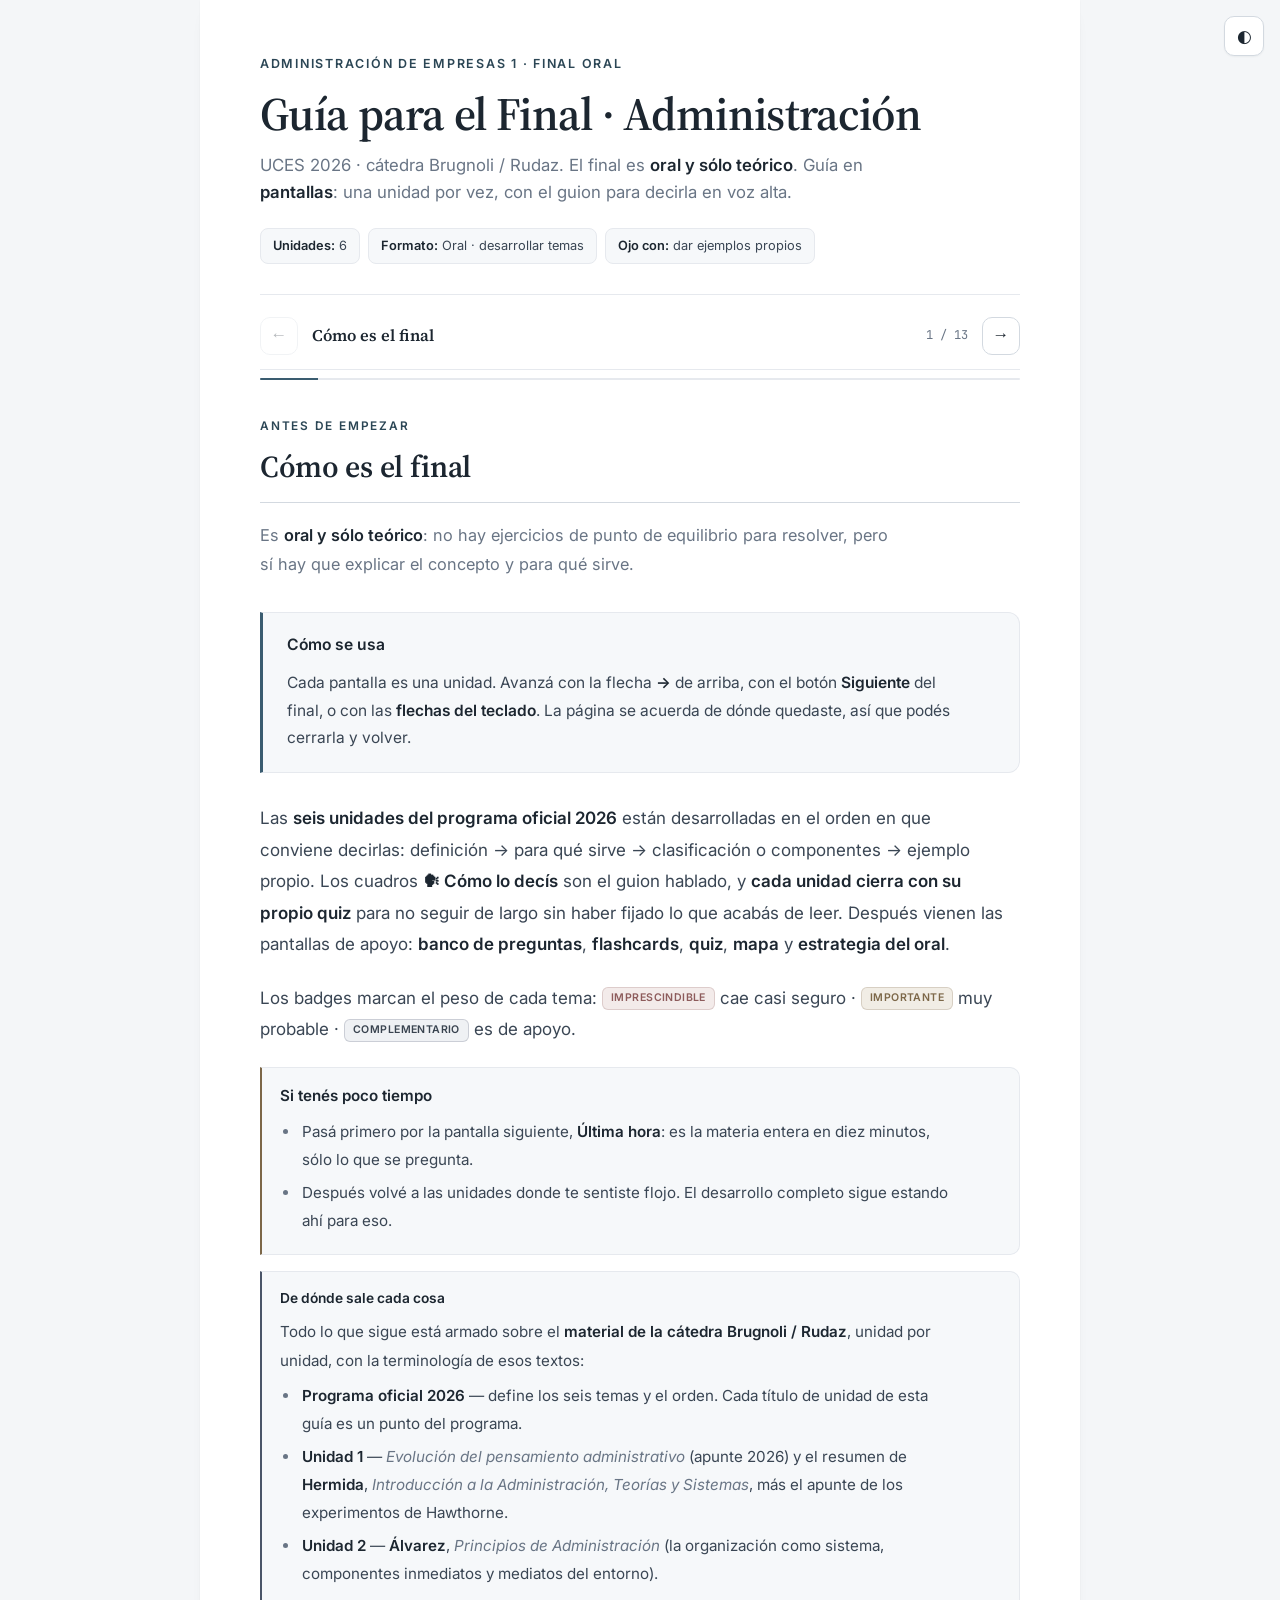
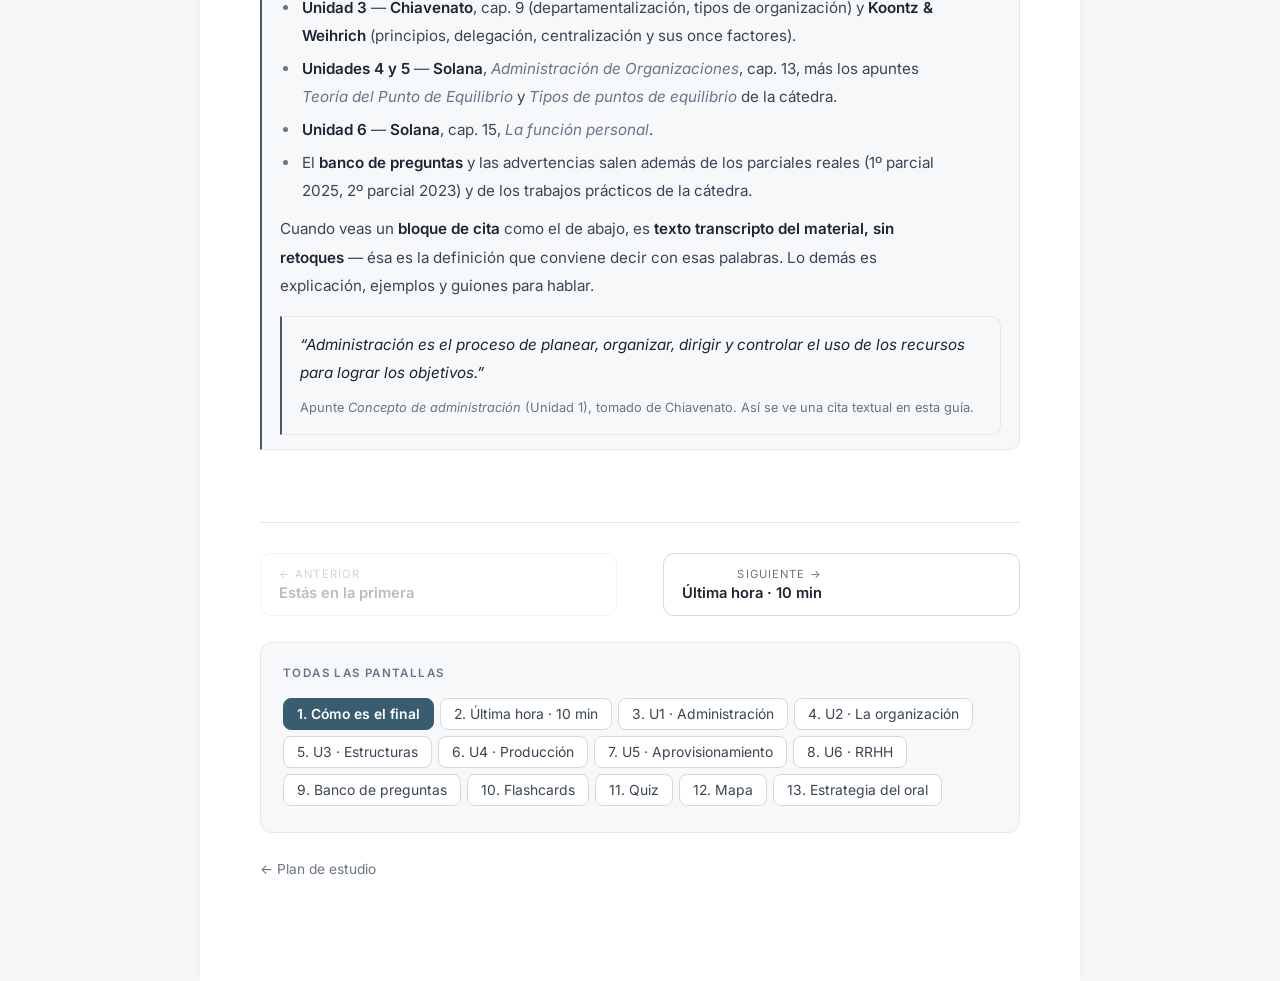
==== commit 451bc53b: "Administracion final: definiciones textuales del material, con la fuente Habia definiciones parafras" ====
--- a/administracion-final.html
+++ b/administracion-final.html
@@ -27,6 +27,23 @@
 .paso li{margin:6px 0}
 .mnemo{display:block;margin-top:9px;padding-top:8px;border-top:1px dashed var(--line-strong);
   font-size:.82rem;color:var(--muted);font-style:italic}
+/* ---- cita textual del material académico ---- */
+.cita{background:var(--surface-2);border:1px solid var(--line);border-left:2px solid var(--indigo);
+  border-radius:0 10px 10px 0;padding:14px 18px;margin:16px 0;font-size:.95rem}
+.cita p{margin:0;font-style:italic;color:var(--ink)}
+.cita p + p{margin-top:9px}
+.cita cite{display:block;margin-top:9px;font-family:var(--sans);font-style:normal;
+  font-size:.8rem;color:var(--muted)}
+/* ---- galería de diapositivas de la cátedra ---- */
+.gal{display:grid;grid-template-columns:repeat(2,minmax(0,1fr));gap:18px;margin:20px 0 4px}
+.gal figure{margin:0}
+.gal figcaption{margin-top:9px;font-size:.82rem;line-height:1.6;color:var(--muted);font-style:normal;
+  text-align:left;max-width:none}
+.gal a{display:block;text-decoration:none}
+.gal a:hover img{border-color:var(--brand)}
+.gal figcaption b{color:var(--ink);font-style:normal}
+.slide-src{font-size:.82rem;color:var(--muted);margin-top:14px}
+@media (max-width:700px){ .gal{grid-template-columns:1fr;gap:14px} }
 /* ---- quiz de cierre de cada unidad ---- */
 .quiz-meta{display:flex;flex-wrap:wrap;align-items:center;gap:10px;
   margin:12px 0 20px;font-size:.9rem;color:var(--muted)}
@@ -109,6 +126,11 @@
 <li><strong>Unidad 6</strong> — <strong>Solana</strong>, cap. 15, <em>La función personal</em>.</li>
 <li>El <strong>banco de preguntas</strong> y las advertencias salen además de los parciales reales (1º parcial 2025, 2º parcial 2023) y de los trabajos prácticos de la cátedra.</li>
 </ul>
+<p style="margin:10px 0 0">Cuando veas un <strong>bloque de cita</strong> como el de abajo, es <strong>texto transcripto del material, sin retoques</strong> — ésa es la definición que conviene decir con esas palabras. Lo demás es explicación, ejemplos y guiones para hablar.</p>
+<div class="cita" style="margin-bottom:0">
+  <p>“Administración es el proceso de planear, organizar, dirigir y controlar el uso de los recursos para lograr los objetivos.”</p>
+  <cite>Apunte <em>Concepto de administración</em> (Unidad 1), tomado de Chiavenato. Así se ve una cita textual en esta guía.</cite>
+</div>
 </div>
 </section>
 
@@ -258,6 +280,11 @@
   <text class="svg-s" x="330" y="264" text-anchor="middle">Control: 1) fijar estándares → 2) observar → 3) comparar → 4) corregir</text>
 </svg>
 <figcaption>Es un <b>ciclo, no una lista</b>: el control detecta los desvíos y esa información vuelve a la planeación. Es el punto que más se valora al explicarlo — si lo contás como cuatro pasos sueltos, se nota.</figcaption>
+</figure>
+
+<figure>
+<img src="assets/administracion/ppt_u1_ciclo_administrativo.png" alt="Diapositiva de la cátedra: las funciones administrativas dispuestas en círculo — planeación, organización, dirección y control — formando el ciclo administrativo" loading="lazy">
+<figcaption><b>Así lo proyecta la cátedra</b> (clase 1, 2026). Usá su vocabulario: "el desempeño de las funciones administrativas <b>en su totalidad</b> conforma el ciclo administrativo, y a medida que se repite permite la corrección y el ajuste <b>mediante la retroalimentación</b>".</figcaption>
 </figure>
 
 <div class="oral">
@@ -346,16 +373,78 @@
 <div class="tema">
 <p><strong>Evolución del pensamiento administrativo: las escuelas</strong> <span class="badge p1">Imprescindible · el tema más pedido del programa</span>. No hace falta recitar las seis con fechas: hace falta poder decir <strong>qué problema vino a resolver cada una</strong> y en qué se diferencia de la anterior.</p>
 
+<p><strong>Leelo como una cadena de reclamos, no como una lista.</strong> Cada escuela nace para resolver el problema que tenía la empresa de su época. Al resolverlo <strong>deja algo afuera</strong>, y ese "algo afuera" <mark>es exactamente el problema del que se ocupa la escuela siguiente</mark>. Dos avisos que evitan la confusión típica: las escuelas <strong>se superponen en el tiempo</strong> (Weber es contemporáneo de los neoclásicos, no posterior), y <strong>ninguna reemplaza a la anterior</strong> — se van sumando capas.</p>
+
+<div class="cita">
+  <p>“No se trata simplemente de hacer historia de la administración, sino de analizar los avances conceptuales que en cada momento representaron verdaderas revoluciones en la forma de conducir las organizaciones.”</p>
+  <p>“Cada escuela administrativa surge entonces para responder a los problemas predominantes en un determinado contexto histórico.”</p>
+  <cite>Hermida, citado en el apunte de cátedra <em>Unidad 1 · Evolución del Pensamiento Administrativo</em> (2026), puntos 1 y 2. Es la frase con la que conviene abrir el tema en el oral.</cite>
+</div>
+
+<figure class="fig">
+<svg viewBox="0 0 660 730" role="img" aria-label="Cadena de las escuelas de administración: el problema de cada época, su concepción del hombre y lo que dejó sin resolver">
+  <defs><marker id="arc" viewBox="0 0 10 10" refX="9" refY="5" markerWidth="7" markerHeight="7" orient="auto-start-reverse"><path d="M0 0 L10 5 L0 10 z" fill="currentColor" opacity=".55"/></marker></defs>
+
+  <rect x="90" y="16" width="500" height="76" rx="12" class="box-a"/>
+  <text class="svg-k" x="110" y="40">1 · CLÁSICA — Taylor y Fayol</text>
+  <text class="svg-s" x="110" y="60">el problema de su época: la fábrica produce poco y desordenada</text>
+  <text class="svg-s" x="110" y="80">su hombre: el HOMBRE ECONÓMICO, holgazán, lo mueve el dinero</text>
+  <line class="ax" x1="120" y1="92" x2="120" y2="140" marker-end="url(#arc)"/>
+  <text class="svg-s" x="136" y="122">pero trata a la persona como una máquina más</text>
+
+  <rect x="90" y="140" width="500" height="76" rx="12" class="box-c"/>
+  <text class="svg-k" x="110" y="164">2 · RELACIONES HUMANAS — Mayo, Hawthorne</text>
+  <text class="svg-s" x="110" y="184">el problema: la gente está desmotivada y produce por debajo</text>
+  <text class="svg-s" x="110" y="204">su hombre: el HOMBRE SOCIAL, lo mueven el grupo y el reconocimiento</text>
+  <line class="ax" x1="120" y1="216" x2="120" y2="264" marker-end="url(#arc)"/>
+  <text class="svg-s" x="136" y="246">pero se olvida de la estructura: con buen clima y sin orden tampoco alcanza</text>
+
+  <rect x="90" y="264" width="500" height="76" rx="12" class="box-a"/>
+  <text class="svg-k" x="110" y="288">3 · NEOCLÁSICA y BUROCRÁTICA — Koontz, Weber</text>
+  <text class="svg-s" x="110" y="308">el problema: falta método, orden y previsibilidad</text>
+  <text class="svg-s" x="110" y="328">su hombre: INDIVIDUO REGIDO POR LA NORMA, hace lo que el cargo indica</text>
+  <line class="ax" x1="120" y1="340" x2="120" y2="388" marker-end="url(#arc)"/>
+  <text class="svg-s" x="136" y="370">pero es rígida y sigue sin explicar qué mueve realmente a la gente</text>
+
+  <rect x="90" y="388" width="500" height="76" rx="12" class="box-c"/>
+  <text class="svg-k" x="110" y="412">4 · PSICOLOGÍA y SOCIOLOGÍA — Maslow, McGregor</text>
+  <text class="svg-s" x="110" y="432">el problema: qué motiva de verdad y cómo conducir</text>
+  <text class="svg-s" x="110" y="452">su hombre: el HOMBRE COMPLEJO, con necesidades en varios niveles</text>
+  <line class="ax" x1="120" y1="464" x2="120" y2="512" marker-end="url(#arc)"/>
+  <text class="svg-s" x="136" y="494">pero son teorías sin método para aplicarlas en la organización</text>
+
+  <rect x="90" y="512" width="500" height="76" rx="12" class="box"/>
+  <text class="svg-k" x="110" y="536">5 · TEORÍA DE LOS SISTEMAS — Von Bertalanffy</text>
+  <text class="svg-s" x="110" y="556">el problema: cada escuela miraba una parte, nadie el conjunto</text>
+  <text class="svg-s" x="110" y="576">su aporte: INTEGRACIÓN de las distintas perspectivas y ciencias</text>
+  <line class="ax" x1="120" y1="588" x2="120" y2="636" marker-end="url(#arc)"/>
+  <text class="svg-s" x="136" y="618">pero mira hacia adentro, y afuera el entorno no para de cambiar</text>
+
+  <rect x="90" y="636" width="500" height="76" rx="12" class="box"/>
+  <text class="svg-k" x="110" y="660">6 · ADMINISTRACIÓN ESTRATÉGICA — 1970 en adelante</text>
+  <text class="svg-s" x="110" y="680">el problema: un entorno cambiante que la empresa no controla</text>
+  <text class="svg-s" x="110" y="700">su aporte: ya no organiza hacia adentro, POSICIONA hacia afuera</text>
+</svg>
+<figcaption>La flecha entre dos escuelas es <b>la crítica</b>: lo que la de arriba dejó sin resolver es el punto de partida de la de abajo. Fijate en el color: <b>1 y 3 miran la tarea y la estructura</b>, <b>2 y 4 miran a las personas</b> — de ahí que la historia se lea como un <b>péndulo</b> — y <b>5 y 6 son las que integran</b>. Si contás esta cadena, ya explicaste la unidad sin decir una sola fecha.</figcaption>
+</figure>
+
+<div class="oral">
+  <div class="ot">🗣 Cómo lo decís · la evolución en 40 segundos</div>
+  <p>"El pensamiento administrativo evoluciona por <strong>crítica a la escuela anterior</strong>. Arranca con la <strong>clásica</strong>, Taylor y Fayol: el problema era producir más, y la respuesta fue la eficiencia — Taylor en el taller con tiempos y movimientos, Fayol en la dirección con las áreas y los principios. Su límite es que suponen un <strong>hombre económico</strong>, movido sólo por dinero. Contra eso reacciona <strong>Relaciones Humanas</strong>: Mayo, en Hawthorne, muestra que pesan más el grupo y el reconocimiento que las condiciones físicas; aparece el <strong>hombre social</strong>. Pero se va al otro extremo y descuida la estructura, así que la <strong>neoclásica</strong> vuelve a Fayol con el organigrama y el manual de funciones, y <strong>Weber</strong> aporta la burocracia: normas, jerarquía y autoridad legal para dar previsibilidad. El costo es la <strong>rigidez</strong>. Ahí entran la <strong>psicología y la sociología industrial</strong> —Maslow, McGregor— con el <strong>hombre complejo</strong> y las teorías X e Y, aunque sin método de aplicación. Y finalmente la <strong>teoría de los sistemas</strong> integra todas las miradas: la organización como un sistema de partes conectadas dentro de otro mayor. Desde los setenta, la <strong>administración estratégica</strong> corre el foco al entorno. Y la conclusión: <strong>ninguna escuela reemplaza a la anterior</strong>, las empresas de hoy combinan elementos de todas."</p>
+</div>
+
+<p style="margin-top:26px"><strong>La misma historia en el tiempo</strong> <span class="badge p3">Complementario</span>, para ubicar cuándo pasó cada cosa y ver el péndulo de un vistazo:</p>
+
 <figure class="fig">
 <svg viewBox="0 0 660 400" role="img" aria-label="Línea de tiempo de las escuelas de administración, con el problema que resolvió cada una">
   <defs><marker id="art" viewBox="0 0 10 10" refX="9" refY="5" markerWidth="7" markerHeight="7" orient="auto-start-reverse"><path d="M0 0 L10 5 L0 10 z" fill="currentColor" opacity=".55"/></marker></defs>
 
   <line class="ax" x1="24" y1="196" x2="640" y2="196" marker-end="url(#art)"/>
-  <text class="svg-s" x="24" y="214">1890</text>
+  <text class="svg-s" x="24" y="214">1841</text>
   <text class="svg-s" x="600" y="214">hoy</text>
 
   <!-- arriba: foco en la tarea y la estructura -->
-  <text class="svg-k" x="24" y="22" fill="var(--brand)">EL FOCO EN LA TAREA Y LA ESTRUCTURA</text>
+  <text class="svg-k" x="24" y="22" fill="var(--brand)">FOCO: LA TAREA Y LA ESTRUCTURA</text>
   <line class="ax" x1="60" y1="186" x2="60" y2="150" stroke-dasharray="3 3"/>
   <rect x="14" y="88" width="112" height="62" rx="10" class="box-a"/>
   <text class="svg-k" x="70" y="108" text-anchor="middle">CLÁSICA</text>
@@ -369,13 +458,13 @@
   <text class="svg-s" x="246" y="142" text-anchor="middle">falta de método</text>
 
   <line class="ax" x1="330" y1="186" x2="330" y2="80" stroke-dasharray="3 3"/>
-  <rect x="274" y="18" width="112" height="62" rx="10" class="box-a"/>
+  <rect x="256" y="18" width="148" height="62" rx="10" class="box-a"/>
   <text class="svg-k" x="330" y="38" text-anchor="middle">BUROCRÁTICA</text>
   <text class="svg-s" x="330" y="56" text-anchor="middle">Weber</text>
   <text class="svg-s" x="330" y="72" text-anchor="middle">orden y previsibilidad</text>
 
   <!-- abajo: foco en las personas -->
-  <text class="svg-k" x="24" y="392" fill="var(--gold)">EL FOCO EN LAS PERSONAS</text>
+  <text class="svg-k" x="24" y="392" fill="var(--gold)">FOCO: LAS PERSONAS</text>
   <line class="ax" x1="160" y1="206" x2="160" y2="242" stroke-dasharray="3 3"/>
   <rect x="104" y="242" width="118" height="62" rx="10" class="box-b"/>
   <text class="svg-k" x="163" y="262" text-anchor="middle">RELACIONES HUM.</text>
@@ -396,19 +485,39 @@
   <text class="svg-s" x="470" y="142" text-anchor="middle">integra todo lo anterior</text>
 
   <line class="ax" x1="588" y1="206" x2="588" y2="242" stroke-dasharray="3 3"/>
-  <rect x="528" y="242" width="118" height="62" rx="10" class="box-b"/>
-  <text class="svg-k" x="587" y="262" text-anchor="middle">ESTRATÉGICA</text>
+  <rect x="516" y="242" width="140" height="62" rx="10" class="box-b"/>
+  <text class="svg-k" x="586" y="262" text-anchor="middle">ESTRATÉGICA</text>
   <text class="svg-s" x="587" y="280" text-anchor="middle">1970 →</text>
   <text class="svg-s" x="587" y="296" text-anchor="middle">un entorno que cambia</text>
 </svg>
 <figcaption>La historia se lee como un <b>péndulo</b>: arriba, las escuelas que miran la <b>tarea y la estructura</b>; abajo, las que miran a <b>las personas</b>. Cada una nace del problema que la anterior no resolvió — y <b>Sistemas</b> es la que las integra. Si contás esto, ya explicaste la unidad sin recitar fechas.</figcaption>
 </figure>
+<p><strong>El Cuadro Comparativo Final del apunte</strong> <span class="badge p1">Imprescindible · textual</span> — cuatro columnas: <strong>problema central · concepción del hombre · aporte · limitación</strong>. Va <mark>tal como está en el material</mark>, con sus palabras, porque es el guion que la cátedra espera escuchar. Ojo con dos cosas: <strong>Fayol figura como fila aparte</strong> de la clásica, y la <strong>neoclásica no entra en este cuadro</strong> (viene de Hermida, no del apunte 2026). Si te tomás cinco minutos para memorizar algo de esta unidad, que sea esto:</p>
+<table class="tabla">
+<thead><tr><th>Escuela</th><th>Problema central</th><th>Concepción del hombre</th><th>Aporte</th><th>Limitación</th></tr></thead>
+<tbody>
+<tr><td><strong>Clásica</strong></td><td>Baja productividad</td><td>Hombre económico</td><td>Eficiencia científica</td><td>Mecanización humana</td></tr>
+<tr><td><strong>Fayol</strong></td><td>Falta de dirección sistemática</td><td>Sujeto jerárquico</td><td>Proceso administrativo</td><td>Rigidez estructural</td></tr>
+<tr><td><strong>Relaciones Humanas</strong></td><td>Desmotivación</td><td>Hombre social</td><td>Grupo informal</td><td>Exceso de armonía</td></tr>
+<tr><td><strong>Burocrática</strong></td><td>Orden y estabilidad</td><td>Individuo regido por norma</td><td>Autoridad racional</td><td>Formalismo excesivo</td></tr>
+<tr><td><strong>Psicológica</strong></td><td>Comprender motivación</td><td>Hombre complejo</td><td>Teorías motivacionales</td><td>Dificultad estructural</td></tr>
+<tr><td><strong>Teoría de Sistemas</strong></td><td>Organización como sistema abierto</td><td>Social y basado en las relaciones</td><td>Integración de las distintas perspectivas y ciencias</td><td>Alta abstracción</td></tr>
+</tbody>
+</table>
+<p class="slide-src">Fuente: apunte de cátedra <em>Unidad 1 · Evolución del Pensamiento Administrativo</em> (2026), “Cuadro Comparativo Final” (p. 9). Transcripto sin cambios.</p>
+
+<div class="cita">
+  <p>“La evolución del pensamiento administrativo no implica el reemplazo total de una escuela por otra. Cada enfoque aporta herramientas para comprender diferentes dimensiones de las organizaciones: la escuela clásica aporta eficiencia productiva, las relaciones humanas introducen la dimensión social, la burocracia aporta estabilidad institucional, la escuela psicológica profundiza la motivación y el liderazgo, y la teoría de sistemas integra las distintas perspectivas. Las organizaciones actuales combinan elementos de todos estos enfoques.”</p>
+  <cite>Apunte de cátedra 2026, “Conclusión Integrada” (p. 9-10). <strong>Con esto se cierra la respuesta</strong> — es la conclusión que el apunte deja escrita.</cite>
+</div>
+
+<p style="margin-top:26px"><strong>La ficha de cada escuela</strong> <span class="badge p2">Para consultar, no para memorizar</span> — acá está el detalle por si te repreguntan referentes, fechas o aportes puntuales:</p>
 <table class="tabla">
 <thead><tr><th>Escuela</th><th>Referentes</th><th>Idea central</th><th>Su límite</th></tr></thead>
 <tbody>
-<tr><td><strong>Clásica ·<br>Adm. Científica</strong><br><span class="badge p3">1890-1925</span></td><td><strong>Taylor</strong>, Gantt, Gilbreth</td><td>Foco en la <strong>fábrica y el operario</strong>: eficiencia vía estudio de tiempos y movimientos, selección y entrenamiento científico, pago por rendimiento. Nace de combatir el <strong>“soldiering”</strong> — el obrero que baja el ritmo a propósito para que no le suban la exigencia.</td><td><strong>Mecanicista</strong>: el <strong>hombre económico</strong>, holgazán por naturaleza y motivado sólo por dinero.</td></tr>
-<tr><td><strong>Clásica ·<br>Adm. Industrial y General</strong><br><span class="badge p3">1890-1925</span></td><td><strong>Fayol</strong></td><td>Foco en la <strong>dirección y la estructura</strong>. <strong>Gobernar = prever, organizar, dirigir, coordinar y controlar</strong>, y divide la empresa en <strong>seis funciones o áreas</strong>: técnicas, comerciales, financieras, de seguridad, de contabilidad y administrativas. Crea el manual de funciones y formula <strong>14 principios</strong>.</td><td>Principios universales y rígidos: “el individuo es una constante, se le indica qué hacer y lo hace”.</td></tr>
-<tr><td><strong>Relaciones Humanas</strong></td><td><strong>Elton Mayo</strong></td><td><strong>Hawthorne</strong> (1927-32): cambiaban la iluminación y la productividad subía igual → pesan más las <strong>condiciones sociopsicológicas</strong> que las físicas. Aparecen los <strong>grupos informales</strong> y el líder.</td><td>Sobrevalora lo informal y descuida la estructura.</td></tr>
+<tr><td><strong>Clásica ·<br>Adm. Científica</strong><br><span class="badge p3">1841-1925</span></td><td><strong>Taylor</strong>, Gantt, Gilbreth</td><td>Foco en la <strong>fábrica y el operario</strong>: eficiencia vía estudio de tiempos y movimientos, selección y entrenamiento científico, pago por rendimiento. Nace de combatir el <strong>“soldiering”</strong> — el obrero que baja el ritmo a propósito para que no le suban la exigencia. Resultados que da la cátedra: la productividad <strong>aumenta entre un 40% y un 300%</strong>, la jornada baja entre media hora y una hora, y la remuneración sube entre un 50% y un 100%.</td><td><strong>Mecanicista</strong>: el <strong>hombre económico</strong>, holgazán por naturaleza y motivado sólo por dinero.</td></tr>
+<tr><td><strong>Clásica ·<br>Adm. Industrial y General</strong><br><span class="badge p3">1841-1925</span></td><td><strong>Fayol</strong></td><td>Foco en la <strong>dirección y la estructura</strong>. <strong>Gobernar = prever, organizar, dirigir, coordinar y controlar</strong>, y divide la empresa en <strong>seis funciones o áreas</strong>: técnicas, comerciales, financieras, de seguridad, de contabilidad y administrativas. Crea el manual de funciones y formula <strong>14 principios</strong>.</td><td>Textual de la clase: <strong>“considera la autoridad de derecho divino y desconoce el papel del líder”</strong> y <strong>“considera al individuo como una constante”</strong>. O sea: principios universales y rígidos.</td></tr>
+<tr><td><strong>Relaciones Humanas</strong><br><span class="badge p3">1925-1935</span></td><td><strong>Elton Mayo</strong></td><td><strong>Hawthorne</strong> (1927-32): cambiaban la iluminación y la productividad subía igual → pesan más las <strong>condiciones sociopsicológicas</strong> que las físicas. Aparecen los <strong>grupos informales</strong> y el líder.</td><td>Sobrevalora lo informal y descuida la estructura.</td></tr>
 <tr><td><strong>Neoclásica</strong><br><span class="badge p3">1925-1945</span></td><td>Gulick, Urwick, Koontz, O’Donnell</td><td>Retoma a Taylor y Fayol en la guerra y la posguerra. Amplían las cinco funciones de Fayol a <strong>siete</strong>: planificación, organización, <strong>formación del plantel</strong>, dirección, coordinación, <strong>rendición de cuentas</strong> y <strong>confección del presupuesto</strong>. Herramientas: <strong>organigrama</strong>, manual de funciones y el esquema <strong>ACME</strong> de departamentalización.</td><td>Parte de las mismas premisas clásicas: formalismo, sin variables de conducta.</td></tr>
 <tr><td><strong>Estructuralista ·<br>Burocrática</strong><br><span class="badge p3">1910-1950</span></td><td><strong>Weber</strong>, Merton, Gouldner</td><td><strong>Modelo burocrático</strong>: normas escritas estrictas, jerarquía clara, cargos despersonalizados y temporales, autoridad <strong>legal-racional</strong> (el poder viene de la norma, no de la persona). Busca previsibilidad. <strong>Merton</strong> agrega las funciones <strong>manifiestas</strong> (conocidas) y <strong>latentes</strong> (ocultas).</td><td><strong>Rigidez</strong>: sirve al Estado, universidades y fuerzas armadas; es lento para la empresa privada.</td></tr>
 <tr><td><strong>Psicología y Sociología industrial</strong><br><span class="badge p3">1935-1950</span></td><td>Lewin, <strong>Maslow</strong>, <strong>McGregor</strong>, Likert</td><td>Motivación, personalidad y dinámica de grupo. <strong>Teoría X</strong> (hay que controlar) vs. <strong>Teoría Y</strong> (hay que delegar). Estilos de liderazgo: <strong>autoritario, democrático y permisivo</strong> (laissez-faire) — y el democrático es el que mejor responde. También los tres modelos de participación: nula, amplia y relativa.</td><td>Actuaron sólo en la dimensión informal: teorías sin metodología de aplicación.</td></tr>
@@ -417,8 +526,12 @@
 </tbody>
 </table>
 <div class="err">
-<b>El cierre con el que la cátedra ordena la unidad</b>
-<p style="margin:7px 0 0">El apunte 2026 cierra con un cuadro de cuatro columnas — <strong>problema central · concepción del hombre · aporte · limitación</strong> — y ése es el mejor guion para el oral, porque muestra la evolución en vez de recitar escuelas sueltas: la clásica enfrenta la <strong>baja productividad</strong> con un <strong>hombre económico</strong>; relaciones humanas enfrenta la <strong>desmotivación</strong> con un <strong>hombre social</strong>; la burocracia busca <strong>orden y estabilidad</strong> con un individuo regido por la norma; la psicológica estudia la motivación de un <strong>hombre complejo</strong>; y la de sistemas <strong>integra todas las perspectivas</strong>. Y la frase de cierre: ninguna escuela reemplaza a la anterior, las organizaciones actuales combinan elementos de todas.</p>
+<b>Los tres errores que se cobran en esta unidad</b>
+<ul>
+<li><strong>Recitar escuelas sueltas.</strong> Si las enumerás sin decir qué le criticó cada una a la anterior, no mostraste la evolución — que es justamente lo que se evalúa. Encadenalas: "…y su límite fue X, y contra eso reacciona…".</li>
+<li><strong>Mezclar los autores.</strong> Una imagen por autor y no fallás: <strong>Taylor</strong> = cronómetro en el taller · <strong>Fayol</strong> = organigrama y los 14 principios · <strong>Mayo</strong> = la lámpara de Hawthorne · <strong>Weber</strong> = el reglamento · <strong>Maslow</strong> = la pirámide · <strong>Von Bertalanffy</strong> = la caja con entradas y salidas.</li>
+<li><strong>Decir que una escuela "reemplazó" a la otra.</strong> No se reemplazan, se suman: hoy una empresa usa el estudio de métodos de Taylor, el organigrama de Fayol, el clima de Mayo y la mirada sistémica, todo junto. Ésa es la frase de cierre de la unidad.</li>
+</ul>
 </div>
 <div class="repre">
 <b>Repreguntas probables</b>
@@ -727,6 +840,42 @@
 <tr><td><strong>Matricial</strong></td><td>Combina funcional + proyectos: <strong>doble jefe</strong></td><td>Cada persona responde a un gerente funcional Y a un gerente de proyecto</td></tr>
 </tbody>
 </table>
+<p style="margin-top:26px"><strong>Cómo se ve cada criterio en un organigrama</strong> <span class="badge p2">Diapositivas de la cátedra · clase 5</span> — son los mismos dibujos que se proyectaron en clase (Chiavenato, cap. 9). Si en el oral podés describir el dibujo, ya explicaste el criterio. Tocá cualquiera para abrirla en grande:</p>
+<div class="gal">
+  <figure>
+    <a href="assets/administracion/ppt_u3_depto_funcional.png" target="_blank" rel="noopener"><img src="assets/administracion/ppt_u3_depto_funcional.png" alt="Departamentalización funcional: Dirección con departamentos de producción, ventas y finanzas, y cómo se llaman los mismos departamentos en una empresa mayorista, un ferrocarril, un hospital y un club" loading="lazy"></a>
+    <figcaption><b>Por funciones.</b> Fijate en las filas: son <b>los mismos tres departamentos</b> cambiando de nombre según la organización. Eso es agrupar por naturaleza de la actividad.</figcaption>
+  </figure>
+  <figure>
+    <a href="assets/administracion/ppt_u3_depto_productos.jpg" target="_blank" rel="noopener"><img src="assets/administracion/ppt_u3_depto_productos.jpg" alt="Departamentalización por productos: Dirección con división farmacéutica, veterinaria y química, cada una con sus departamentos" loading="lazy"></a>
+    <figcaption><b>Por productos.</b> Cada <b>división</b> es una línea de producto y abajo repite sus propios departamentos. Por eso facilita evaluar resultados y sacrifica especialización.</figcaption>
+  </figure>
+  <figure>
+    <a href="assets/administracion/ppt_u3_depto_geografica.png" target="_blank" rel="noopener"><img src="assets/administracion/ppt_u3_depto_geografica.png" alt="Departamentalización geográfica: una dirección con regiones y dentro de cada región los departamentos" loading="lazy"></a>
+    <figcaption><b>Geográfica.</b> El primer corte es la <b>zona</b>. Se adapta a las condiciones locales, pero cada región tira para su lado y se pierde coordinación del conjunto.</figcaption>
+  </figure>
+  <figure>
+    <a href="assets/administracion/ppt_u3_depto_clientes.png" target="_blank" rel="noopener"><img src="assets/administracion/ppt_u3_depto_clientes.png" alt="Departamentalización por clientes: departamentos organizados según el tipo de cliente que atienden" loading="lazy"></a>
+    <figcaption><b>Por clientela.</b> El corte es el <b>tipo de cliente</b> (el ejemplo del banco: individuos, empresas, institucional). Todo se subordina a atenderlo.</figcaption>
+  </figure>
+  <figure>
+    <a href="assets/administracion/ppt_u3_depto_procesos.png" target="_blank" rel="noopener"><img src="assets/administracion/ppt_u3_depto_procesos.png" alt="Departamentalización por procesos: secciones ordenadas según las fases del proceso productivo" loading="lazy"></a>
+    <figcaption><b>Por proceso.</b> Los departamentos siguen las <b>fases productivas</b>, en el orden en que pasa el material. Ordena la planta y es poco flexible al cambio.</figcaption>
+  </figure>
+  <figure>
+    <a href="assets/administracion/ppt_u3_depto_proyectos.jpg" target="_blank" rel="noopener"><img src="assets/administracion/ppt_u3_depto_proyectos.jpg" alt="Departamentalización por proyectos: un equipo con recursos asignados a cada proyecto de forma temporal" loading="lazy"></a>
+    <figcaption><b>Por proyectos.</b> La estructura se arma <b>alrededor de cada proyecto</b> y se disuelve al terminarlo: concentra gente y recursos de forma provisional.</figcaption>
+  </figure>
+  <figure>
+    <a href="assets/administracion/ppt_u3_depto_turnos.png" target="_blank" rel="noopener"><img src="assets/administracion/ppt_u3_depto_turnos.png" alt="Departamentalización por tiempo o turnos: mañana, tarde y noche" loading="lazy"></a>
+    <figcaption><b>Por tiempo / turnos.</b> Mismo trabajo, distinta <b>franja horaria</b>. Aparece donde la actividad no puede parar; el lío es asignar responsabilidades entre turnos.</figcaption>
+  </figure>
+  <figure>
+    <a href="assets/administracion/ppt_u3_depto_matricial.jpg" target="_blank" rel="noopener"><img src="assets/administracion/ppt_u3_depto_matricial.jpg" alt="Departamentalización matricial: director de ingeniería con jefes funcionales en columnas y gerentes de proyecto en filas, formando una grilla" loading="lazy"></a>
+    <figcaption><b>Matricial.</b> Acá se ve la trampa: los jefes funcionales son las <b>columnas</b> y los gerentes de proyecto las <b>filas</b>. Quien está en un cruce tiene <b>dos jefes</b> — se rompe la unidad de mando.</figcaption>
+  </figure>
+</div>
+
 <p><strong>Ventajas y desventajas</strong> <span class="badge p2">está en el programa</span>. En general, departamentalizar permite especializar, aprovechar economías de escala y controlar mejor cada área, pero genera <strong>compartimentos estancos</strong>. Por tipo, así se dio en clase — cada ventaja tiene su desventaja simétrica:</p>
 <table class="tabla">
 <thead><tr><th>Tipo</th><th>Ventaja</th><th>Desventaja</th></tr></thead>
@@ -840,6 +989,11 @@
 <div class="tema">
 <p><strong>Punto de equilibrio: concepto, tipos e importancia</strong> <span class="badge p1">Imprescindible</span>. En el final <strong>no te van a hacer calcular</strong>, pero sí explicar qué es, cuáles son los tres tipos y para qué sirve.</p>
 <p><strong>Concepto:</strong> el punto de equilibrio es el <mark>nivel de actividad en el que los ingresos totales igualan a los costos totales</mark>: no se gana ni se pierde. Por encima hay ganancia, por debajo pérdida.</p>
+
+<div class="cita">
+  <p>“El Punto de Equilibrio es aquel punto de actividad en el cual los ingresos totales son exactamente equivalentes a los costos totales asociados con la venta o elaboración de un producto. Es decir, es aquel punto de actividad en el cual no existe utilidad, ni pérdida (la empresa no gana dinero, pero tampoco pierde).”</p>
+  <cite>Material de cátedra, <em>Teoría Punto de Equilibrio</em> (Unidad 4), p. 1. Ésta es la definición para arrancar la respuesta; después venís con el gráfico y la fórmula.</cite>
+</div>
 <p><strong>Las variables:</strong> <strong>costos fijos</strong> (no varían con el volumen: alquiler, sueldos generales) · <strong>costos variables</strong> (dependen del volumen: materia prima, comisiones) · <strong>costo variable unitario</strong> · <strong>precio de venta</strong> · <strong>margen o contribución marginal</strong> = precio − costo variable unitario, que es lo que aporta cada unidad para cubrir los fijos.</p>
 <p><strong>La fórmula base:</strong> \(Q_e = \dfrac{CF}{Pv - CVu}\) — costos fijos dividido la contribución marginal. En valores, \(PE(\$)=Q_e \cdot Pv\).</p>
 <figure class="fig">
@@ -873,6 +1027,8 @@
 <li><strong>Financiero o de caja (PEF):</strong> <strong>resta</strong> del numerador los gastos que <strong>no salen de la caja</strong> (depreciaciones y amortizaciones). <strong>PEF = (Gastos fijos − gastos no desembolsables) / margen.</strong> Su límite: no prepara a la empresa para reponer las máquinas.</li>
 <li><strong>Económico (PEE):</strong> <strong>suma</strong> al numerador una <strong>ganancia mínima deseada</strong> (la remuneración del capital propio). <strong>PEE = (Gastos fijos + beneficio deseado) / margen.</strong></li>
 </ol>
+<p>El material los distingue por el <strong>lucro que persigue cada uno</strong>, y es la forma más corta de decirlos: <strong>contable → Lucro = Cero</strong> · <strong>financiero → Lucro = Cero − Depreciación</strong> · <strong>económico → Lucro = Cero + Remuneración del Capital Propio</strong>.</p>
+<p class="slide-src">Fuente de las tres fórmulas y de esas tres igualdades: material de cátedra <em>Tipos de Puntos de equilibrio</em> (Unidad 4), transcripto textual.</p>
 <div class="err"><strong>El chequeo de sanidad:</strong> como uno resta y el otro suma, el orden es siempre <mark>Financiero &lt; Contable &lt; Económico</mark>.</div>
 <p><strong>Su importancia en la toma de decisiones y el planeamiento</strong> — esto es lo que más se pregunta en un oral: permite saber <strong>cuánto hay que vender como mínimo</strong> para no perder, <strong>cuánto para alcanzar una ganancia objetivo</strong>, evaluar el impacto de un cambio de precio o de costos, decidir si conviene lanzar un producto, y medir el <strong>margen de seguridad</strong> (cuánto pueden caer las ventas antes de entrar en pérdida). En clase se agregaron dos usos más, que conviene decir porque no son los obvios: determinar la <strong>viabilidad de un proyecto</strong> y ayudar a decidir si <strong>conviene pasar un costo variable a fijo</strong> (por ejemplo, cambiar comisiones por sueldo fijo: baja el costo variable unitario, sube el margen de contribución y sube el punto de equilibrio).</p>
 <div class="repre">
@@ -1486,6 +1642,9 @@
 {u:1,t:'vf',q:'La primera fase del control es observar el desempeño.',a:1,e:'Falso. La primera es ESTABLECER LOS ESTÁNDARES: sin un estándar previo no hay nada contra qué comparar. Después vienen observar, comparar y aplicar la acción correctiva.'},
 {u:1,t:'mc',q:'El estudio de tiempos y movimientos y la remuneración por rendimiento individual corresponden a...',o:['Fayol y la administración industrial y general','Taylor y la administración científica','Mayo y las relaciones humanas','Weber y el modelo burocrático'],a:1,e:'Es Taylor: mira la organización desde el taller, buscando la eficiencia del operario. Fayol mira desde la dirección, con las áreas funcionales y los 14 principios.'},
 {u:1,t:'mc',q:'¿Qué demostraron los experimentos de Hawthorne?',o:['Que mejorar la iluminación aumenta siempre la productividad','Que la productividad depende más de factores sociopsicológicos que de las condiciones físicas','Que el dinero es el único motivador','Que la burocracia mejora el rendimiento'],a:1,e:'La productividad subía aunque empeorara la luz: pesaban el reconocimiento, la atención de los supervisores y el grupo. De ahí nacen la escuela de Relaciones Humanas y la importancia de los grupos informales.'},
+{u:1,t:'mc',q:'La escuela clásica supone un "hombre económico". ¿Qué quiere decir eso?',o:['Que estudia la economía de la empresa','Que la persona es holgazana por naturaleza y sólo la mueve el dinero','Que el trabajador decide de forma racional qué le conviene comprar','Que el objetivo de la organización es el lucro'],a:1,e:'Es la concepción del hombre de Taylor y Fayol, y es su gran límite: al suponer que sólo motiva el dinero, tratan a la persona como una pieza más. Contra eso reacciona Relaciones Humanas con el HOMBRE SOCIAL.'},
+{u:1,t:'mc',q:'¿Qué le dejó sin resolver la escuela de Relaciones Humanas, y que retoman los neoclásicos y Weber?',o:['La motivación del personal','La estructura y el orden formal de la organización','El estudio de tiempos y movimientos','La relación con el entorno'],a:1,e:'Relaciones Humanas se corre al otro extremo: descuida la estructura. Por eso los neoclásicos vuelven al organigrama y al manual de funciones, y Weber aporta normas, jerarquía y autoridad legal para dar previsibilidad. El costo de eso es la rigidez.'},
+{u:1,t:'mc',q:'¿Cuál es la escuela que INTEGRA las perspectivas de todas las anteriores?',o:['La neoclásica','La burocrática','La teoría de los sistemas','La administración estratégica'],a:2,e:'La teoría de los sistemas (Von Bertalanffy): la organización es un sistema de partes conectadas hacia un objetivo, y siempre está dentro de otro sistema mayor. Su límite es ser muy general — describe pero no prescribe. La estratégica, ya desde 1970, corre el foco al entorno.'},
 {u:1,t:'mc',q:'El modelo burocrático de Weber se caracteriza por...',o:['La flexibilidad y la autonomía de los equipos','Normas estrictas, jerarquía clara, cargos despersonalizados y autoridad legal','El estudio de la motivación','La visión sistémica de la organización'],a:1,e:'Weber busca previsibilidad y trato igualitario mediante normas y jerarquía. Su límite es la rigidez: es ideal para organismos públicos y lento para empresas privadas.'},
 /* U2 */
 {u:2,t:'mc',q:'¿Cuál NO es una de las tres características de las organizaciones?',o:['División del trabajo, del poder y de las responsabilidades, planeada','Presencia de uno o más centros de poder','Sustitución de personal','Tener fines de lucro'],a:3,e:'Un club, un hospital o una universidad son organizaciones sin fines de lucro. Lo que las define es la división planeada del trabajo, los centros de poder y la posibilidad de sustituir personal.'},
